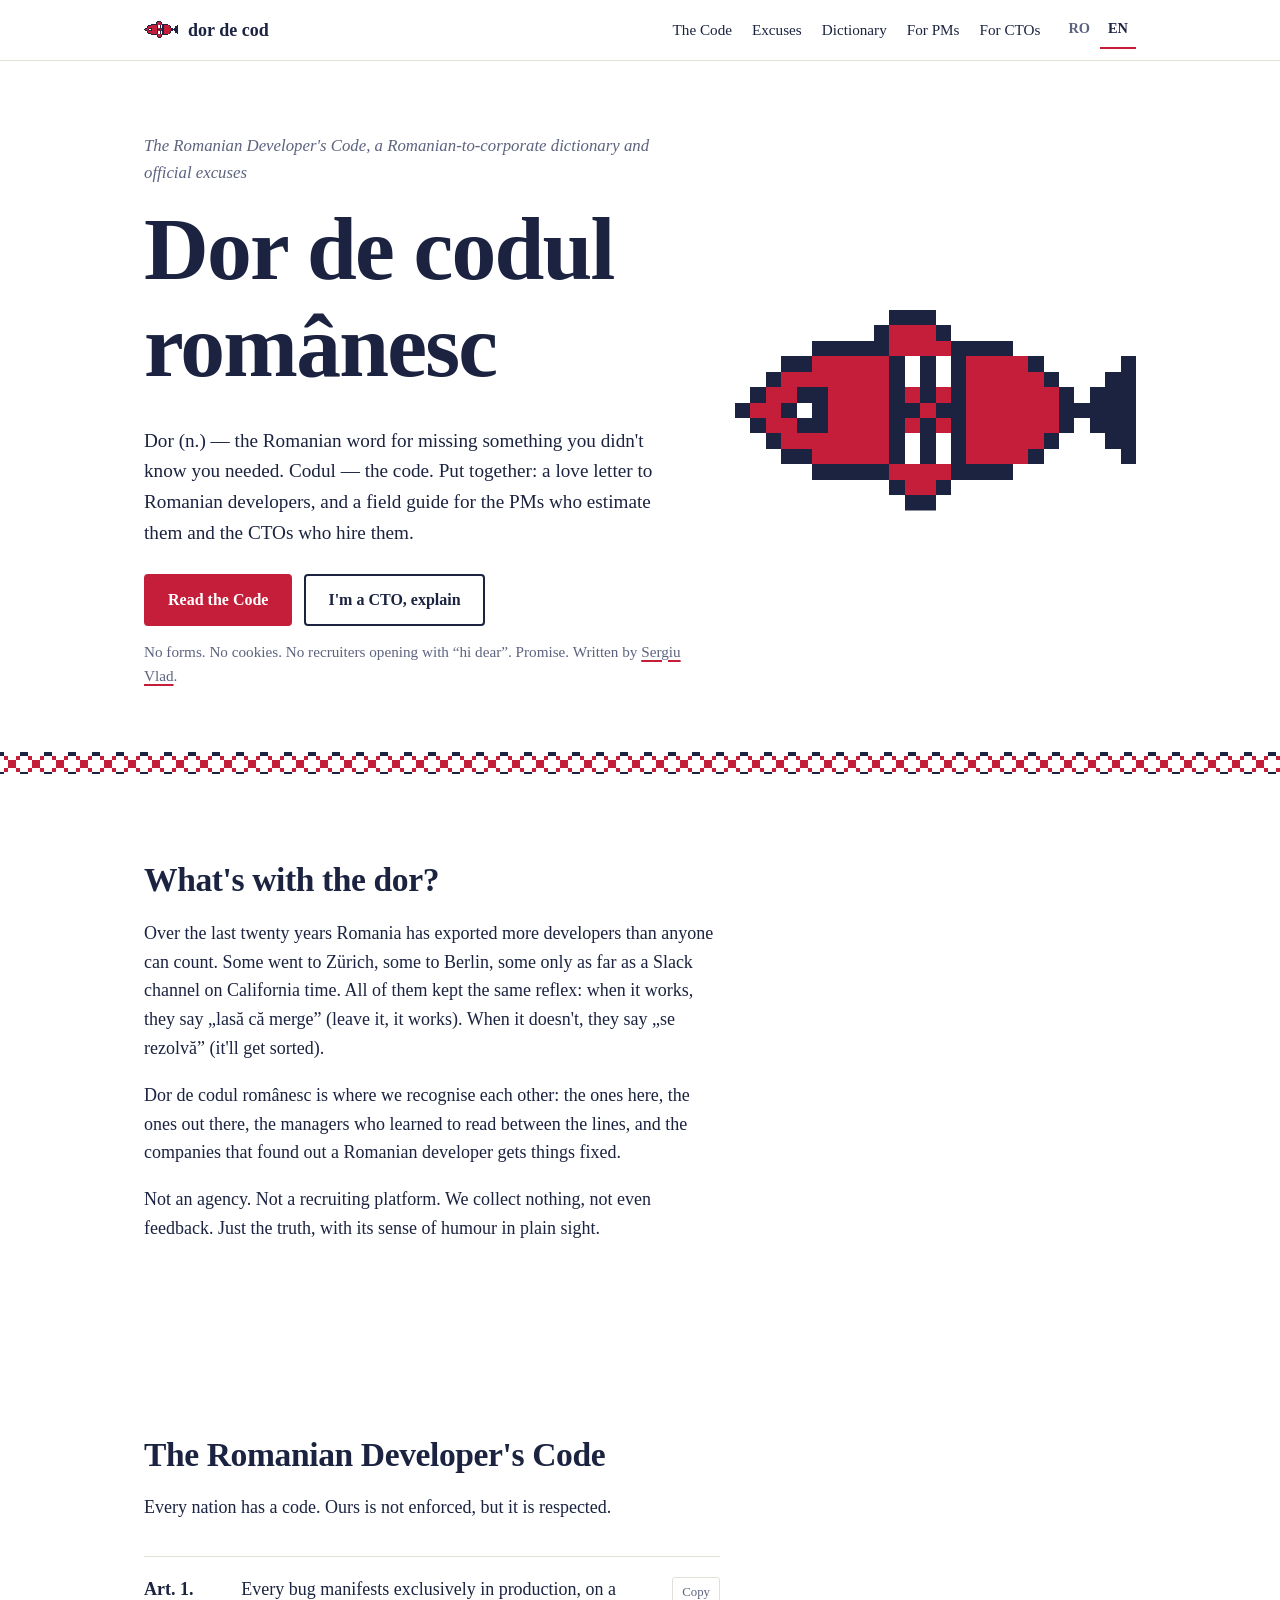
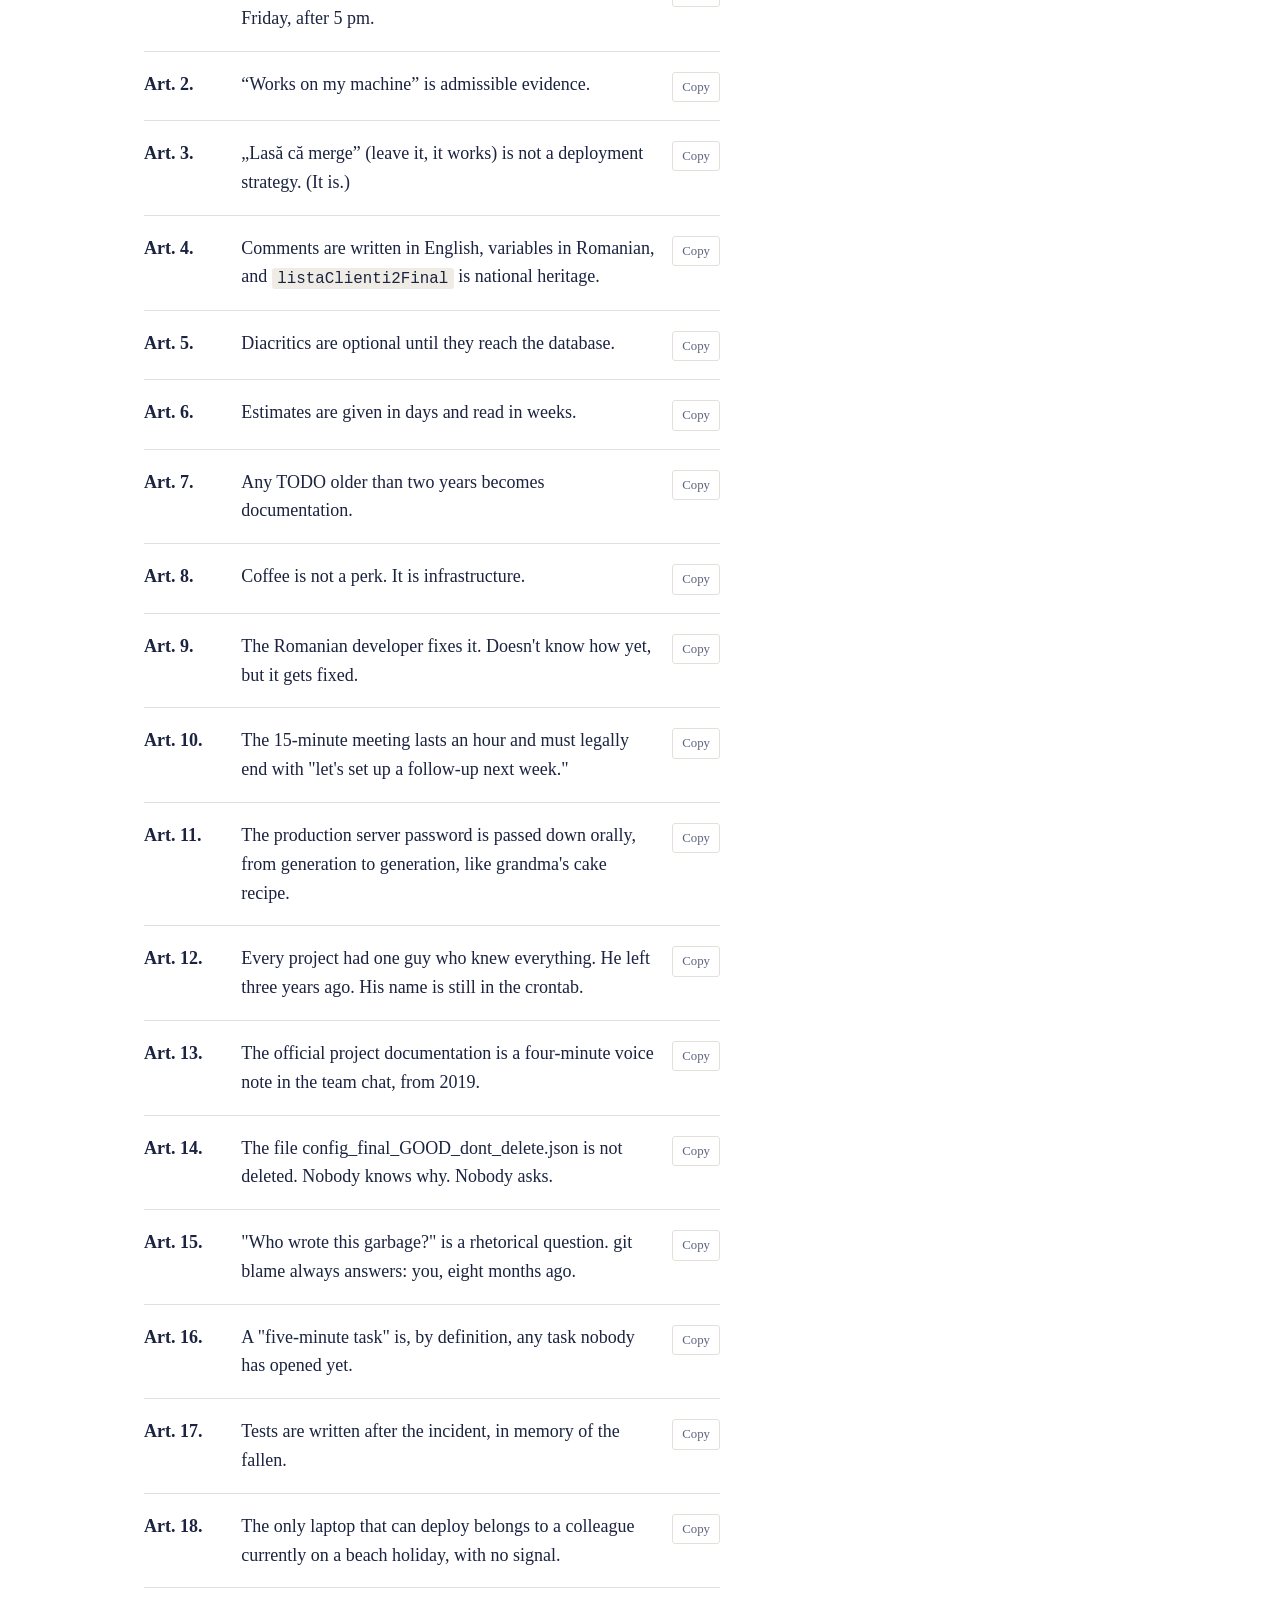
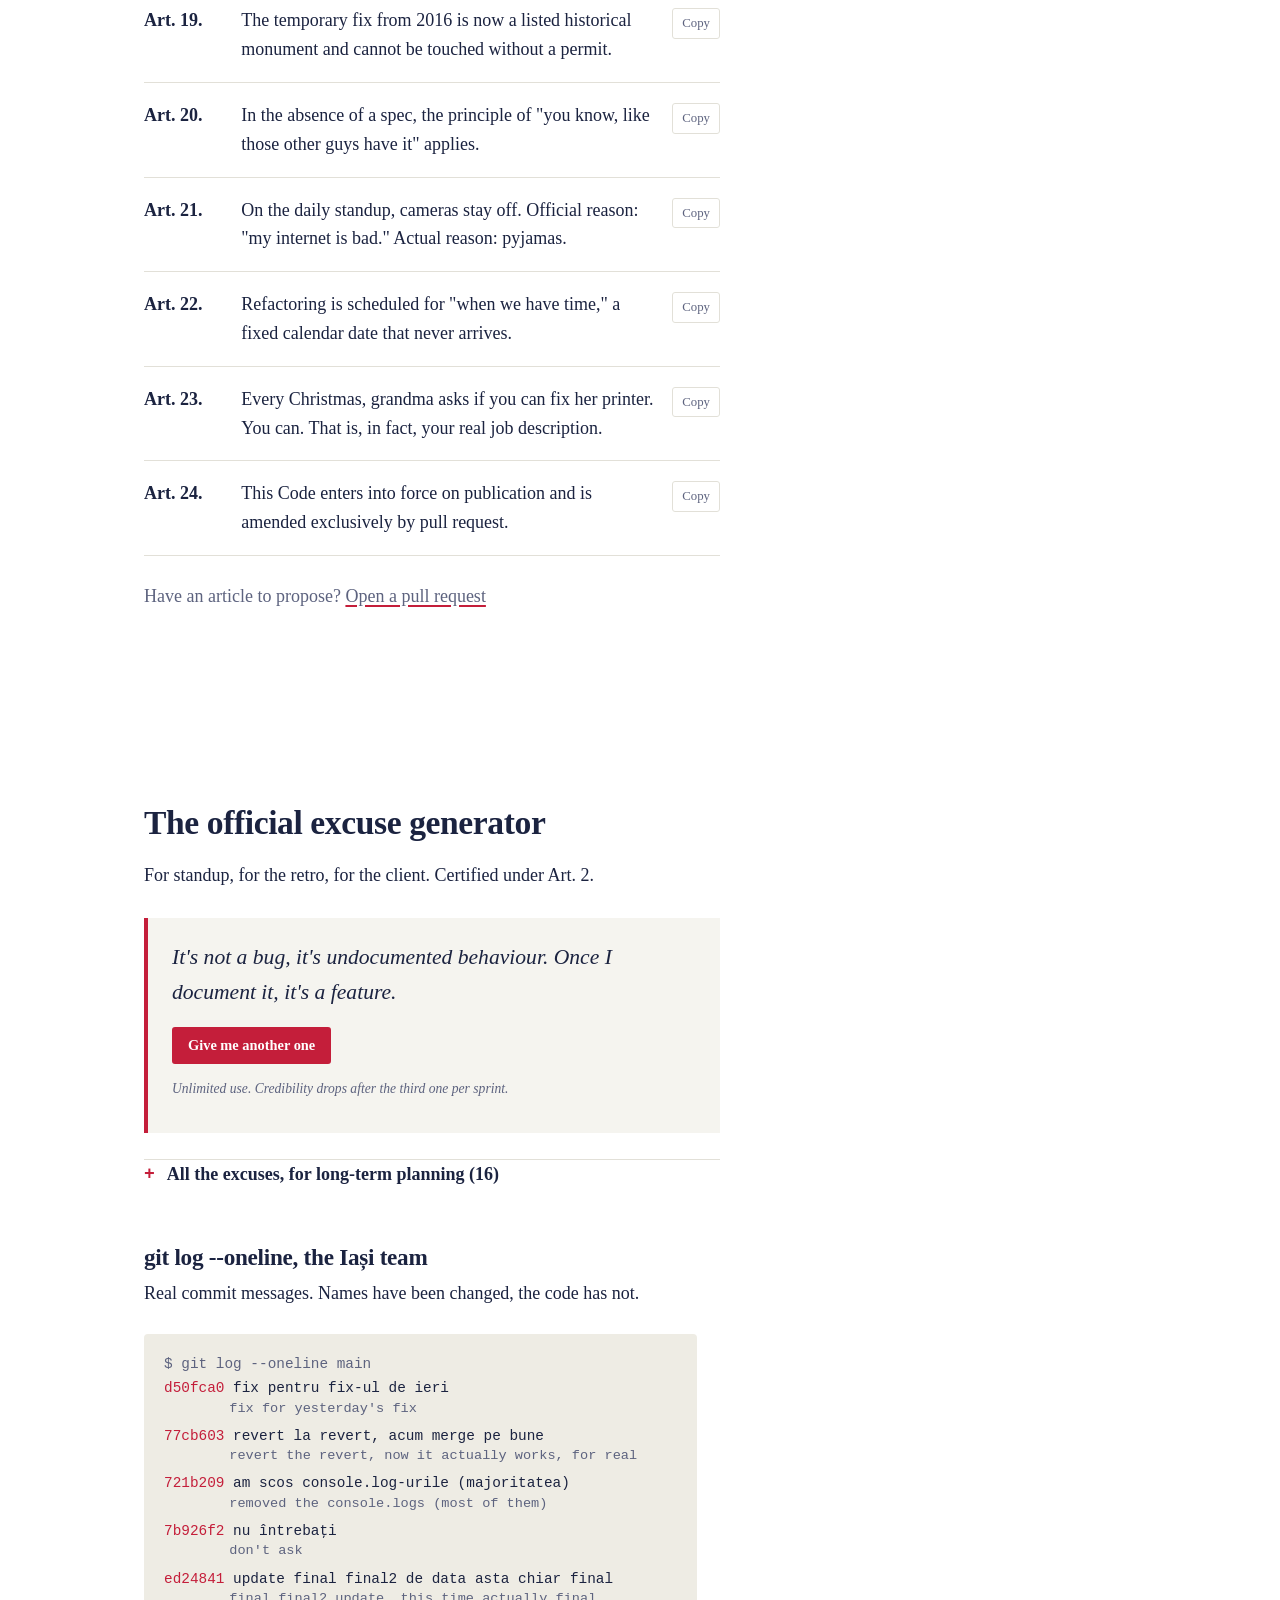
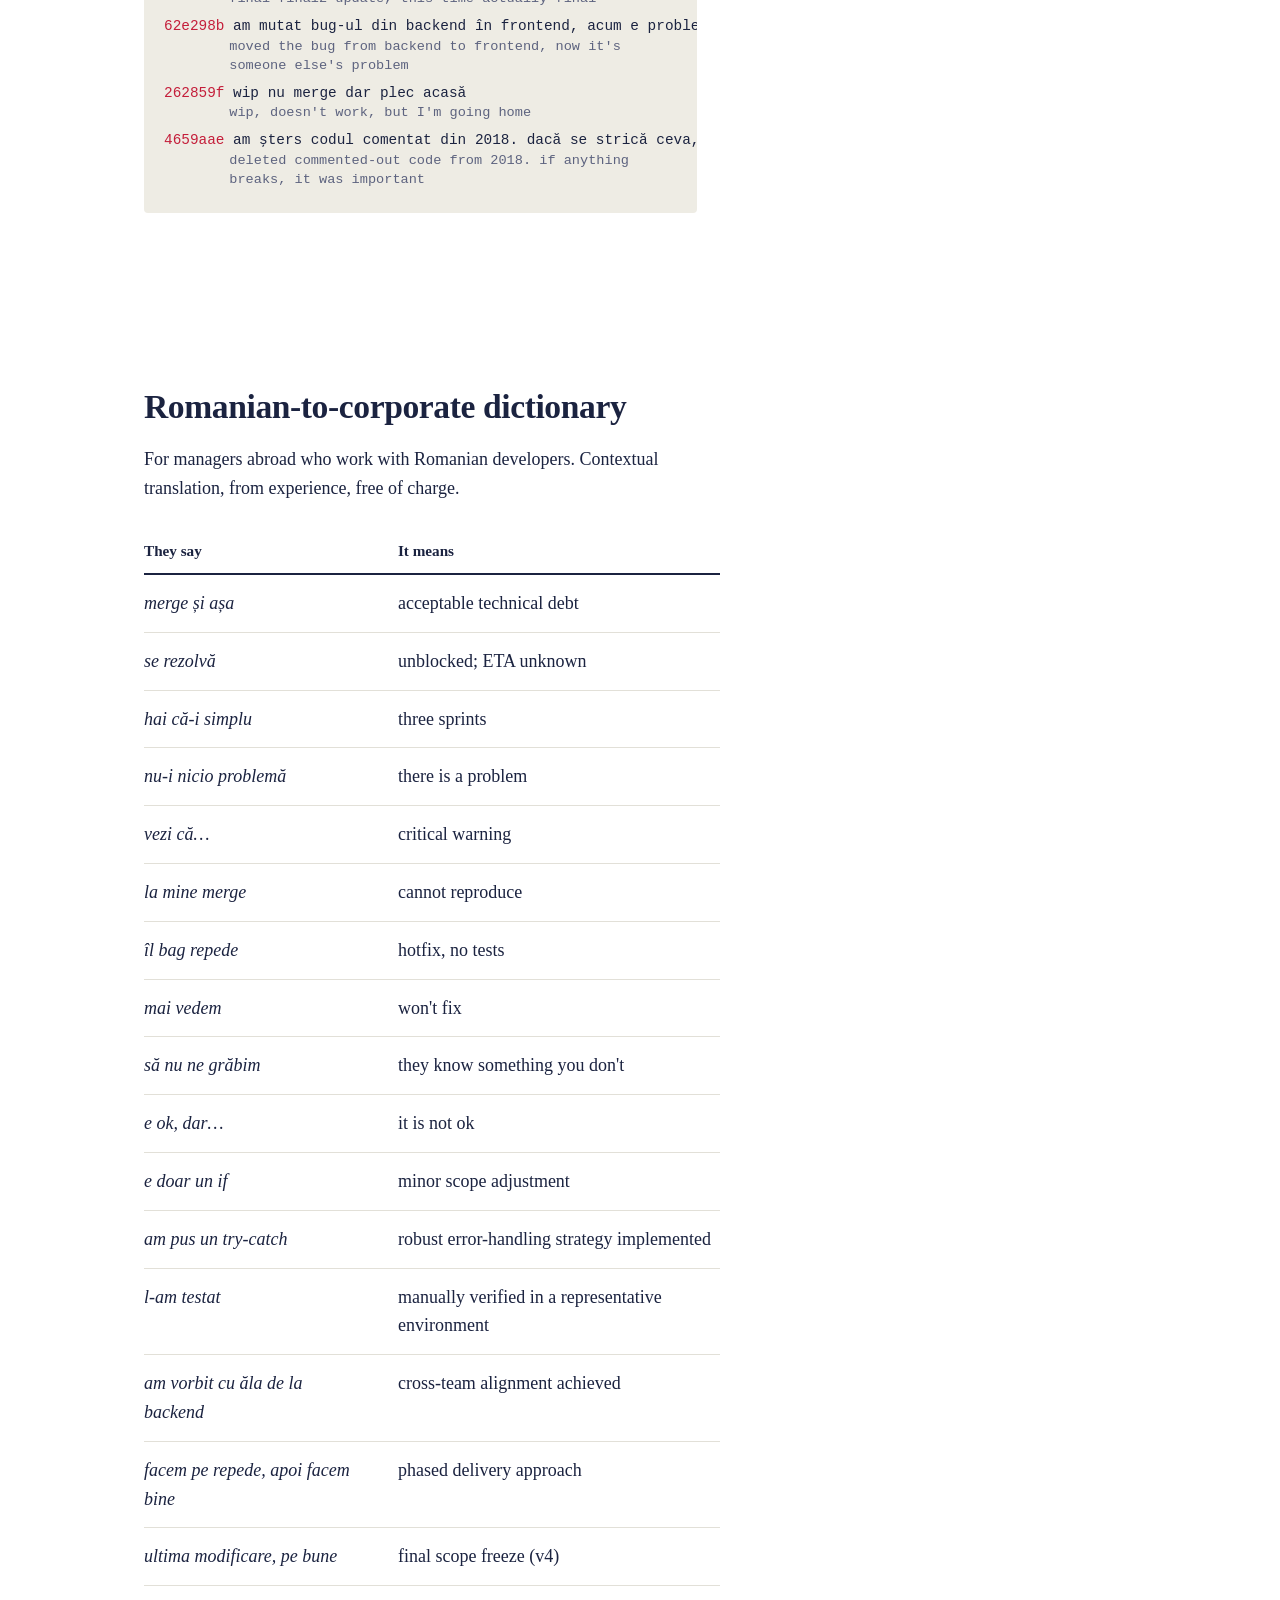
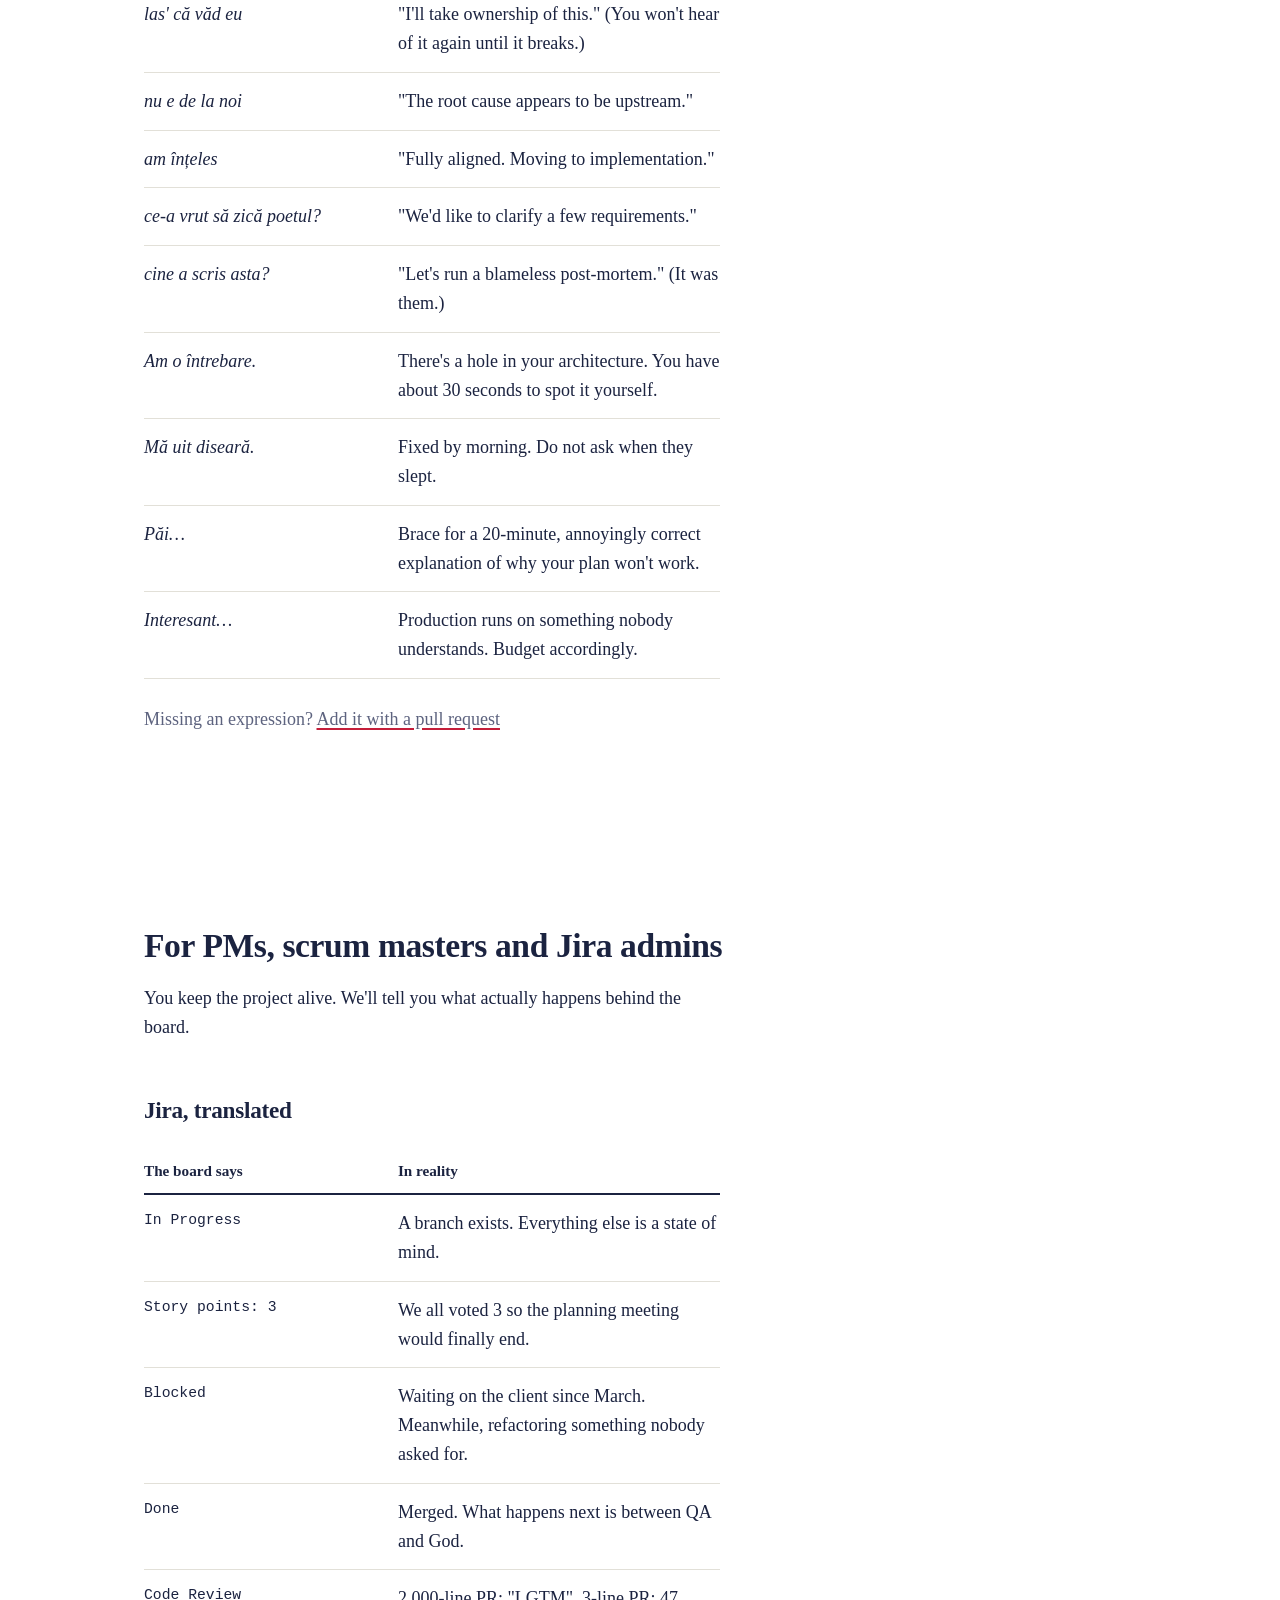
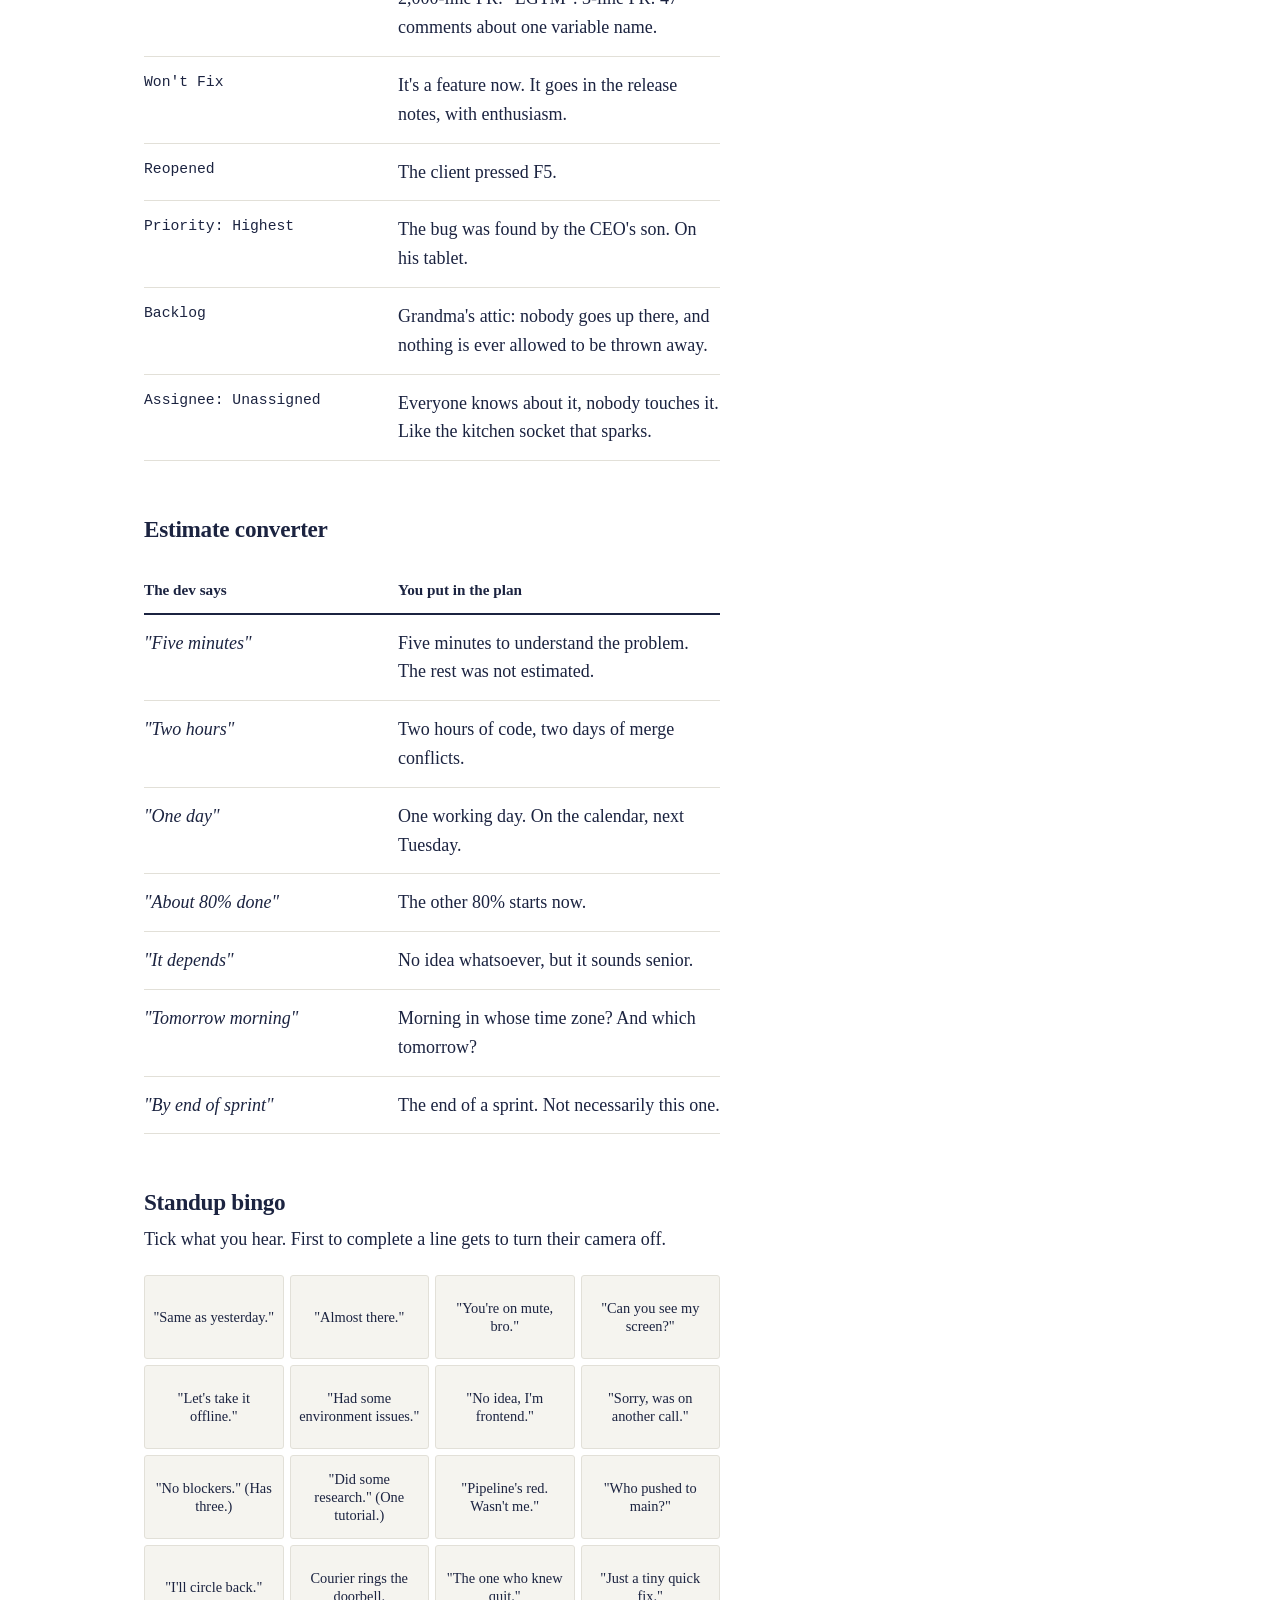
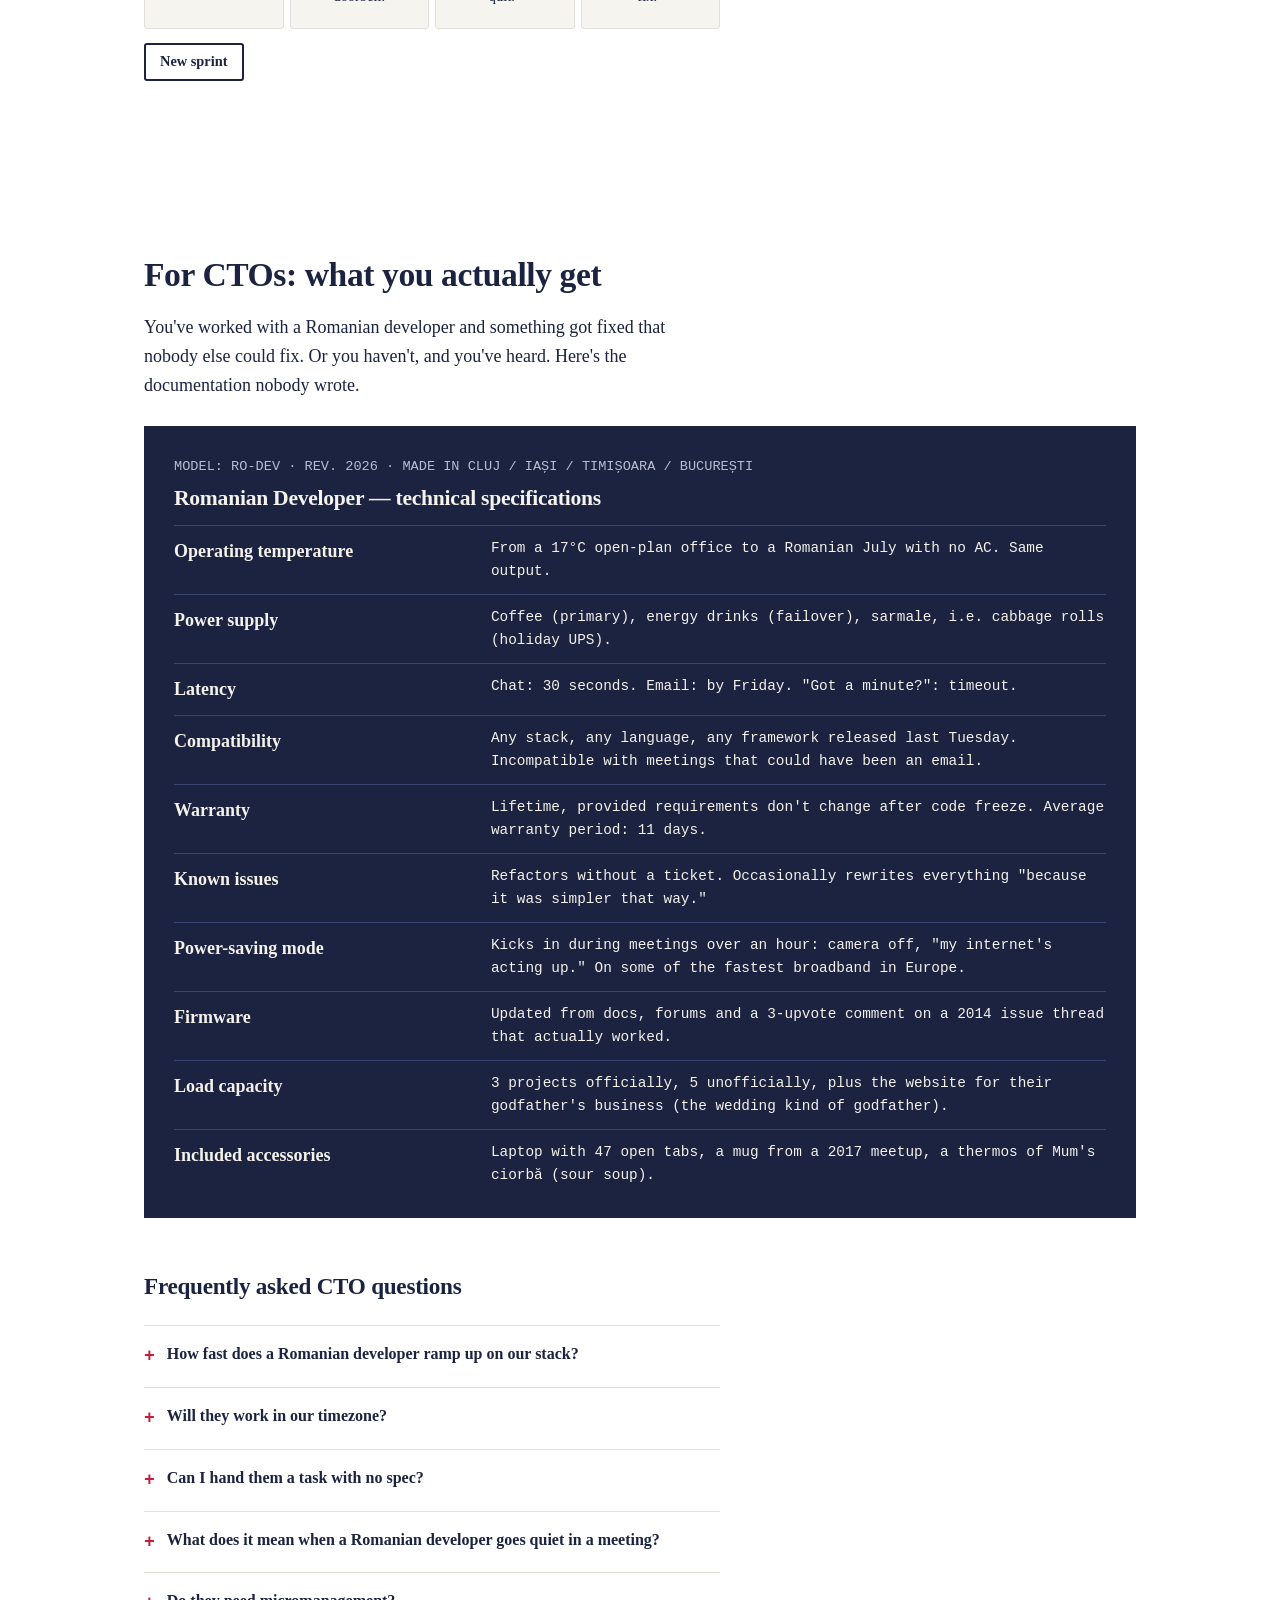
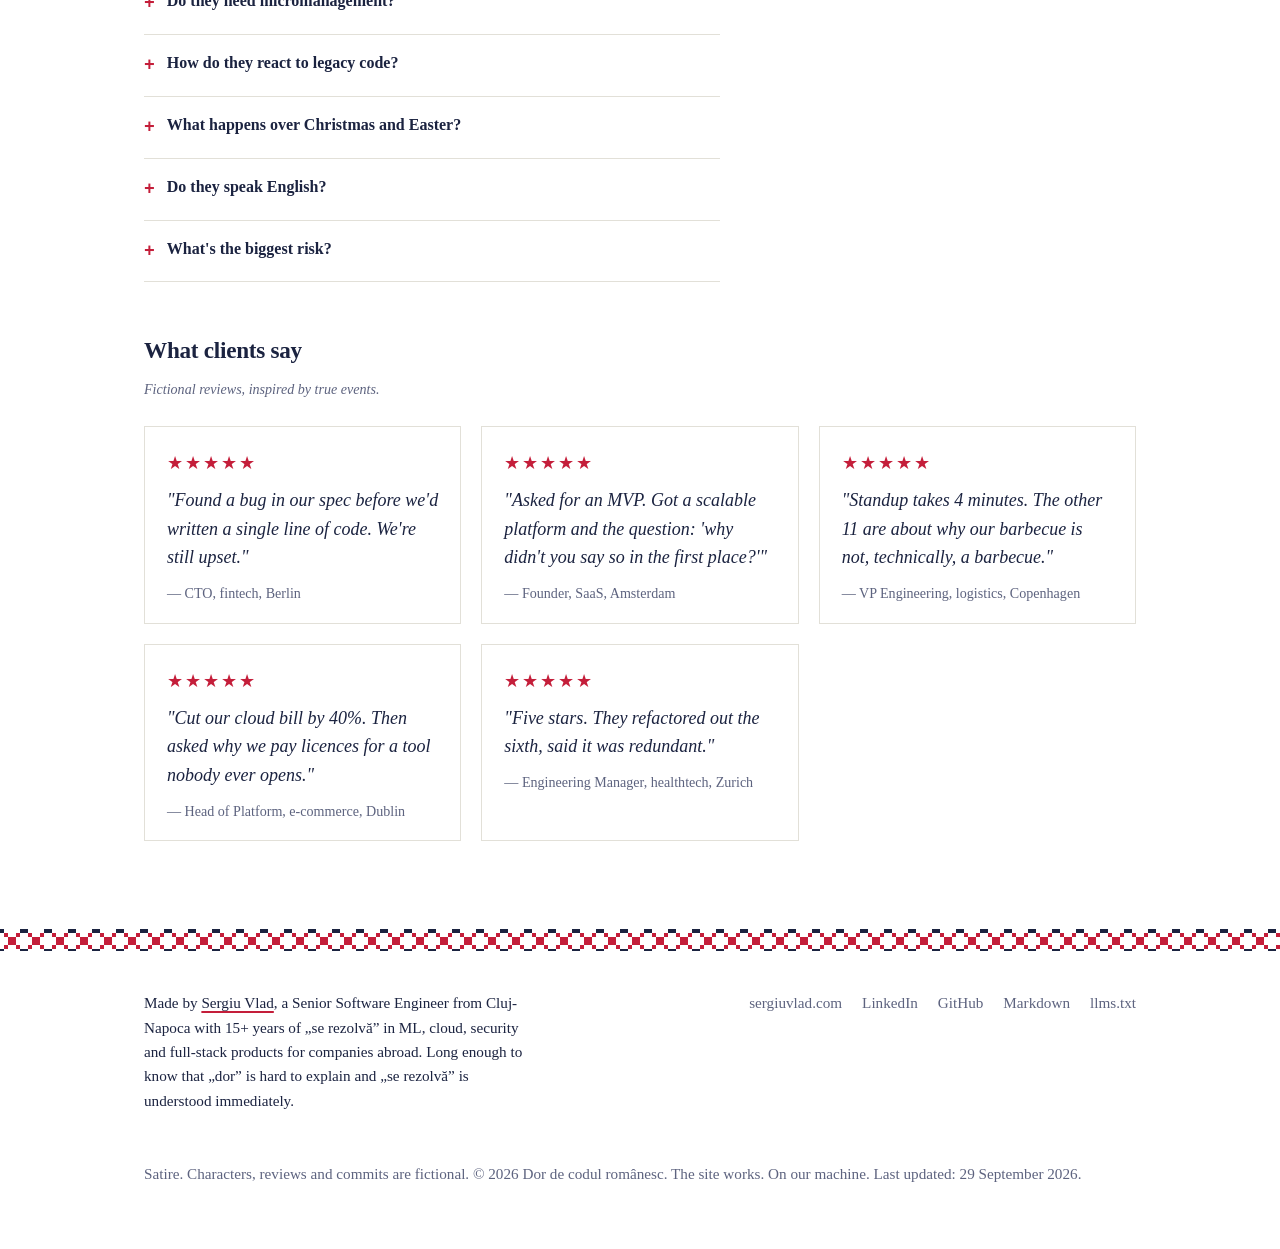
==== public/en/index.html @ f468aea3 "SEO and AI-readiness overhaul, author details - Split into static per-language URLs (/ ro, /en/ en) " ====
<!doctype html>
<html lang="en">
<head>
<meta charset="utf-8">
<meta name="viewport" content="width=device-width, initial-scale=1">
<title>Romanian Developer's Code and dictionary | Dor de codul românesc</title>
<meta name="description" content="The Romanian Developer&#x27;s Code, a Romanian-to-corporate dictionary, an official excuse generator, Jira translated and a CTO field guide. Humour for devs, PMs and CTOs.">
<link rel="canonical" href="https://dordecod.vercel.app/en/">
<link rel="alternate" hreflang="ro" href="https://dordecod.vercel.app/">
<link rel="alternate" hreflang="en" href="https://dordecod.vercel.app/en/">
<link rel="alternate" hreflang="x-default" href="https://dordecod.vercel.app/">
<link rel="alternate" type="text/markdown" href="https://dordecod.vercel.app/en/index.md" title="Markdown">
<meta name="robots" content="index, follow, max-snippet:-1, max-image-preview:large, max-video-preview:-1">
<meta name="author" content="Sergiu Vlad">
<link rel="author" href="https://sergiuvlad.com">
<meta name="color-scheme" content="light dark">
<meta name="theme-color" content="#ffffff" media="(prefers-color-scheme: light)">
<meta name="theme-color" content="#12162a" media="(prefers-color-scheme: dark)">
<link rel="icon" href="/favicon.ico" sizes="48x48">
<link rel="icon" href="/favicon-96x96.png" type="image/png" sizes="96x96">
<link rel="icon" href="/favicon.svg" type="image/svg+xml">
<link rel="apple-touch-icon" href="/apple-touch-icon.png">
<link rel="manifest" href="/site.webmanifest">
<meta name="application-name" content="Dor de codul românesc">
<meta name="apple-mobile-web-app-title" content="Dor de cod">
<meta property="og:type" content="website">
<meta property="og:site_name" content="Dor de codul românesc">
<meta property="og:title" content="Romanian Developer&#x27;s Code and dictionary | Dor de codul românesc">
<meta property="og:description" content="The Romanian Developer&#x27;s Code, a Romanian-to-corporate dictionary, an official excuse generator, Jira translated and a CTO field guide. Humour for devs, PMs and CTOs.">
<meta property="og:url" content="https://dordecod.vercel.app/en/">
<meta property="og:locale" content="en_GB">
<meta property="og:locale:alternate" content="ro_RO">
<meta property="og:image" content="https://dordecod.vercel.app/og/og-en-v1.png">
<meta property="og:image:type" content="image/png">
<meta property="og:image:width" content="1200">
<meta property="og:image:height" content="630">
<meta property="og:image:alt" content="A cross-stitched cod fish in red and navy next to the title Dor de codul românesc">
<meta name="twitter:card" content="summary_large_image">
<meta name="twitter:image:alt" content="A cross-stitched cod fish in red and navy next to the title Dor de codul românesc">
<link rel="preload" href="/fonts/fraunces-latin.woff2" as="font" type="font/woff2" crossorigin fetchpriority="high">
<style>
@font-face{font-family:"Fraunces";font-style:normal;font-weight:400 700;font-display:swap;src:url(/fonts/fraunces-latin.woff2) format("woff2");unicode-range:U+0000-00FF,U+0131,U+0152-0153,U+02BB-02BC,U+02C6,U+02DA,U+02DC,U+0304,U+0308,U+0329,U+2000-206F,U+20AC,U+2122,U+2191,U+2193,U+2212,U+2215,U+FEFF,U+FFFD}
@font-face{font-family:"Fraunces";font-style:normal;font-weight:400 700;font-display:swap;src:url(/fonts/fraunces-latin-ext.woff2) format("woff2");unicode-range:U+0100-02BA,U+02BD-02C5,U+02C7-02CC,U+02CE-02D7,U+02DD-02FF,U+0304,U+0308,U+0329,U+1D00-1DBF,U+1E00-1E9F,U+1EF2-1EFF,U+2020,U+20A0-20AB,U+20AD-20C0,U+2113,U+2C60-2C7F,U+A720-A7FF}
@font-face{font-family:"Fraunces";font-style:italic;font-weight:400 600;font-display:swap;src:url(/fonts/fraunces-italic-latin.woff2) format("woff2");unicode-range:U+0000-00FF,U+0131,U+0152-0153,U+02BB-02BC,U+02C6,U+02DA,U+02DC,U+0304,U+0308,U+0329,U+2000-206F,U+20AC,U+2122,U+2191,U+2193,U+2212,U+2215,U+FEFF,U+FFFD}
@font-face{font-family:"Fraunces";font-style:italic;font-weight:400 600;font-display:swap;src:url(/fonts/fraunces-italic-latin-ext.woff2) format("woff2");unicode-range:U+0100-02BA,U+02BD-02C5,U+02C7-02CC,U+02CE-02D7,U+02DD-02FF,U+0304,U+0308,U+0329,U+1D00-1DBF,U+1E00-1E9F,U+1EF2-1EFF,U+2020,U+20A0-20AB,U+20AD-20C0,U+2113,U+2C60-2C7F,U+A720-A7FF}
@font-face{font-family:"IBM Plex Mono";font-style:normal;font-weight:400;font-display:swap;src:url(/fonts/plex-mono-latin.woff2) format("woff2");unicode-range:U+0000-00FF,U+0131,U+0152-0153,U+02BB-02BC,U+02C6,U+02DA,U+02DC,U+0304,U+0308,U+0329,U+2000-206F,U+20AC,U+2122,U+2191,U+2193,U+2212,U+2215,U+FEFF,U+FFFD}
@font-face{font-family:"IBM Plex Mono";font-style:normal;font-weight:400;font-display:swap;src:url(/fonts/plex-mono-latin-ext.woff2) format("woff2");unicode-range:U+0100-02BA,U+02BD-02C5,U+02C7-02CC,U+02CE-02D7,U+02DD-02FF,U+0304,U+0308,U+0329,U+1D00-1DBF,U+1E00-1E9F,U+1EF2-1EFF,U+2020,U+20A0-20AB,U+20AD-20C0,U+2113,U+2C60-2C7F,U+A720-A7FF}
:root{
    --linen:#ffffff; --ink:#1b2340; --red:#c41e3a; --muted:#5d637f;
    --rule:#e2e0d8; --field:#f5f4ef; --code:#eeece4;
    --panel:#1b2340; --panel-fg:#f4f2ea; --panel-muted:#b9bdd0; --panel-field:#27305a; --panel-rule:#3a4470;
    --on-red:#ffffff;
  }
  @media (prefers-color-scheme: dark){
    :root:not([data-theme="light"]){
      --linen:#12162a; --ink:#ecebe3; --red:#f0506a; --muted:#a3a8c2;
      --rule:#2b3252; --field:#1a2038; --code:#1f2542;
      --panel:#ecebe3; --panel-fg:#12162a; --panel-muted:#4a5070; --panel-field:#dcdbd0; --panel-rule:#b9b8ad;
      --on-red:#12162a;
    }
  }
  :root[data-theme="dark"]{
    --linen:#12162a; --ink:#ecebe3; --red:#f0506a; --muted:#a3a8c2;
    --rule:#2b3252; --field:#1a2038; --code:#1f2542;
    --panel:#ecebe3; --panel-fg:#12162a; --panel-muted:#4a5070; --panel-field:#dcdbd0; --panel-rule:#b9b8ad;
    --on-red:#12162a;
  }

  *,*::before,*::after{box-sizing:border-box}
  html{scroll-behavior:smooth}
  @media (prefers-reduced-motion: reduce){ html{scroll-behavior:auto} *{transition:none !important} }
  body{
    margin:0; background:var(--linen); color:var(--ink);
    font-family:"Fraunces", Georgia, "Times New Roman", serif;
    font-optical-sizing:auto; font-size:18px; line-height:1.6;
    -webkit-font-smoothing:antialiased;
  }
  a{color:inherit; text-decoration:underline; text-decoration-color:var(--red); text-underline-offset:3px; text-decoration-thickness:1.5px}
  a:hover{color:var(--red)}
  code{font-family:"IBM Plex Mono", ui-monospace, Menlo, Consolas, monospace; font-size:.88em; background:var(--code); padding:.1em .35em; border-radius:3px}
  :focus-visible{outline:3px solid var(--red); outline-offset:3px}
  img,svg{max-width:100%; height:auto}
  .wrap{max-width:1040px; margin:0 auto; padding:0 24px}
  .measure{max-width:64ch}
  .wrap.measure{max-width:1040px} .wrap.measure > *{max-width:64ch}

  h1,h2,h3{font-weight:600; line-height:1.08; letter-spacing:-.012em; margin:0}
  h2{font-size:2.1rem; margin-bottom:.6em}
  h3{font-size:1.45rem; margin-bottom:.4em}
  p{margin:0 0 1em}
  section{padding:88px 0}
  @media (max-width:720px){ section{padding:60px 0} h2{font-size:1.75rem} body{font-size:17px} }

  /* Nav */
  .nav{position:sticky; top:0; z-index:10; background:var(--linen); border-bottom:1px solid var(--rule)}
  .nav .wrap{display:flex; align-items:center; gap:20px; min-height:60px}
  .brand{display:flex; align-items:center; gap:10px; text-decoration:none; font-weight:600; white-space:nowrap}
  .brand svg{width:34px; height:17px; display:block}
  .brand:hover{color:inherit}
  .links{display:flex; gap:20px; margin-left:auto; font-size:.95rem}
  .links a{text-decoration:none}
  .links a:hover{text-decoration:underline}
  @media (max-width:720px){
    .nav .wrap{flex-wrap:wrap; gap:4px 16px; padding-top:8px}
    .links{order:3; width:100%; margin-left:0; overflow-x:auto; gap:18px; padding:4px 0 10px; white-space:nowrap; font-size:.9rem}
  }
  .lang{display:flex; gap:2px; margin-left:auto}
  .links + .lang{margin-left:0}
  .lang a{
    font-size:.9rem; font-weight:600; color:var(--muted); text-decoration:none;
    padding:6px 8px; border-bottom:2px solid transparent;
  }
  .lang a:hover{color:var(--red)}
  .lang a[aria-current="page"]{color:var(--ink); border-bottom-color:var(--red)}

  /* Stitch band */
  .band{display:block; width:100%; height:22px}
  .band .k{fill:var(--ink)} .band .r{fill:var(--red)}

  /* Hero */
  .hero{padding:72px 0 64px}
  .hero .wrap{display:grid; grid-template-columns:1.15fr .85fr; gap:48px; align-items:center}
  .kicker{font-style:italic; color:var(--muted); margin-bottom:14px; font-size:1.05rem}
  .hero h1{font-size:clamp(2.9rem, 7.4vw, 5.6rem); font-weight:700; margin-bottom:.35em; letter-spacing:-.02em}
  .lead{font-size:1.2rem; max-width:34em}
  .ctas{display:flex; flex-wrap:wrap; gap:12px; margin:26px 0 14px}
  .fine{color:var(--muted); font-size:.95rem; margin:0}
  .fish{width:100%; max-width:420px; justify-self:end}
  #fish .k{fill:var(--ink)} #fish .r{fill:var(--red)} #fish .w{fill:var(--linen)}
  @media (max-width:840px){
    .hero{padding:40px 0 56px}
    .hero .wrap{grid-template-columns:1fr; gap:28px}
    .fish{order:-1; max-width:240px; justify-self:start}
  }

  /* Buttons */
  .btn{
    display:inline-block; font:inherit; font-weight:600; font-size:1rem; line-height:1.2;
    padding:14px 22px; border-radius:4px; cursor:pointer; text-decoration:none;
    background:var(--red); color:var(--on-red); border:2px solid var(--red);
  }
  .btn:hover{color:var(--on-red); filter:brightness(1.08)}
  .btn.ghost{background:transparent; color:var(--ink); border-color:var(--ink)}
  .btn.ghost:hover{color:var(--red); border-color:var(--red); filter:none}
  .btn.small{padding:8px 14px; font-size:.9rem; border-radius:3px}

  /* Codul */
  .cod ol{list-style:none; padding:0; margin:34px 0 0; border-top:1px solid var(--rule)}
  .cod li{
    display:grid; grid-template-columns:5.2rem 1fr auto; gap:14px; align-items:start;
    padding:18px 0; border-bottom:1px solid var(--rule); scroll-margin-top:80px;
  }
  .cod .art{font-weight:700; white-space:nowrap}
  .cod .copy{
    font:inherit; font-size:.8rem; color:var(--muted); background:none; border:1px solid var(--rule);
    border-radius:3px; padding:4px 9px; cursor:pointer; margin-top:2px;
  }
  .cod .copy:hover{color:var(--red); border-color:var(--red)}
  .cod .copy[data-done="1"]{color:var(--red); border-color:var(--red)}
  .cod li:target{background:var(--field); box-shadow:0 0 0 12px var(--field)}
  @media (max-width:560px){
    .cod li{grid-template-columns:1fr auto; gap:6px 14px}
    .cod .art{grid-column:1; font-size:.95rem}
    .cod .txt{grid-column:1 / -1}
    .cod .copy{grid-column:2; grid-row:1}
  }
  .after{margin-top:26px; color:var(--muted)}

  /* Footer */
  footer{padding:40px 0 48px; color:var(--muted); font-size:.95rem}
  footer .cols{display:flex; flex-wrap:wrap; gap:40px; justify-content:space-between; align-items:flex-start}
  footer ul{list-style:none; padding:0; margin:0; display:flex; flex-wrap:wrap; gap:6px 20px}
  footer ul a{text-decoration:none} footer ul a:hover{text-decoration:underline}
  footer .about{max-width:52ch; color:var(--ink)}
  footer .line{margin-top:34px}

  /* Generic tables (dictionary, Jira, estimates) */
  .tbl{width:100%; border-collapse:collapse; margin-top:26px}
  .tbl th{text-align:left; font-weight:600; padding:10px 0; border-bottom:2px solid var(--ink); font-size:.95rem}
  .tbl td{padding:14px 0; border-bottom:1px solid var(--rule); vertical-align:top}
  .tbl td:first-child{font-style:italic; width:42%; padding-right:24px}
  .tbl th:last-child, .tbl td:last-child{padding-left:12px}
  .tbl td.mono{font-family:"IBM Plex Mono", ui-monospace, Menlo, monospace; font-style:normal; font-size:.92rem}
  h3.sub{margin-top:56px}

  /* Excuse generator */
  .excuse{margin-top:28px; border-left:4px solid var(--red); padding:22px 24px; background:var(--field)}
  .excuse p{font-size:1.35rem; font-style:italic; margin:0 0 18px; min-height:2.4em}
  .excuse .meta{font-size:.85rem; color:var(--muted); margin:14px 0 0}

  /* git log */
  .log{margin-top:26px; background:var(--code); border-radius:4px; padding:18px 20px; overflow-x:auto;
    font-family:"IBM Plex Mono", ui-monospace, Menlo, monospace; font-size:.9rem; line-height:1.7}
  .log .ln{white-space:nowrap}
  .log .h{color:var(--red)}
  .log .g{color:var(--muted); white-space:normal; display:block; padding-left:8ch; font-size:.85rem; line-height:1.4; margin:-2px 0 6px}
  .log .g:empty{display:none}
  .log .prompt{color:var(--muted)}

  /* Standup bingo */
  .bingo{display:grid; grid-template-columns:repeat(4, 1fr); gap:6px; margin-top:22px; max-width:640px}
  .bingo button{
    font:inherit; font-size:.9rem; line-height:1.25; color:var(--ink); background:var(--field);
    border:1.5px solid var(--rule); border-radius:3px; padding:10px 8px; min-height:84px; cursor:pointer; text-align:center
  }
  .bingo button:hover{border-color:var(--red)}
  .bingo button[aria-pressed="true"]{background:var(--red); color:var(--on-red); border-color:var(--red)}
  @media (max-width:560px){ .bingo button{font-size:.78rem; min-height:72px; padding:6px 4px} }
  .bingo-bar{display:flex; gap:14px; align-items:center; flex-wrap:wrap; margin-top:14px}
  .bingo-win{font-weight:600; color:var(--red); margin:0}

  /* CTO: spec sheet, FAQ, reviews */
  .spec{background:var(--panel); color:var(--panel-fg); padding:30px 30px 20px; margin-top:26px}
  .spec h3{font-size:1.35rem; margin-bottom:14px}
  .spec .model{font-family:"IBM Plex Mono", ui-monospace, Menlo, monospace; font-size:.85rem; color:var(--panel-muted); margin-bottom:10px}
  .spec dl{display:grid; grid-template-columns:minmax(9rem, 34%) 1fr; margin:0}
  .spec dt, .spec dd{padding:11px 0; border-top:1px solid var(--panel-rule); margin:0}
  .spec dt{font-weight:600; padding-right:16px}
  .spec dd{font-family:"IBM Plex Mono", ui-monospace, Menlo, monospace; font-size:.9rem}
  @media (max-width:560px){ .spec{padding:22px 18px 14px} .spec dl{grid-template-columns:1fr} .spec dd{border-top:0; padding-top:0} }
  .faq{margin-top:26px; border-top:1px solid var(--rule)}
  .faq details{border-bottom:1px solid var(--rule); padding:16px 0}
  .faq summary{font-weight:600; cursor:pointer; list-style:none; display:flex; gap:12px}
  .faq summary::-webkit-details-marker{display:none}
  .faq summary::before{content:"+"; color:var(--red); font-family:"IBM Plex Mono", monospace; width:1ch; flex:none}
  .faq details[open] summary::before{content:"−"}
  .faq details p{margin:10px 0 0 calc(1ch + 12px); color:var(--ink)}
  .reviews{display:grid; grid-template-columns:repeat(auto-fit, minmax(260px, 1fr)); gap:20px; margin-top:26px}
  .review{border:1.5px solid var(--rule); padding:22px 22px 18px; margin:0}
  .review .stars{color:var(--red); letter-spacing:2px; margin-bottom:8px}
  .review blockquote{margin:0 0 10px; font-style:italic}
  .review figcaption{font-size:.88rem; color:var(--muted)}
  .disclaimer{font-size:.88rem; color:var(--muted); font-style:italic; margin-top:14px}
  .skip{position:absolute; left:-9999px; top:0; background:var(--red); color:var(--on-red); padding:10px 14px; z-index:20}
  .skip:focus{left:16px; top:10px}
  .faq summary .q{font-size:1rem; line-height:1.45; margin:0; font-weight:600; letter-spacing:0}
  [id]{scroll-margin-top:96px}
  .sprite{position:absolute; width:0; height:0; overflow:hidden}
</style>
<script type="application/ld+json">{"@context":"https://schema.org","@graph":[{"@type":"WebPage","@id":"https://dordecod.vercel.app/en/#webpage","url":"https://dordecod.vercel.app/en/","name":"Romanian Developer's Code and dictionary | Dor de codul românesc","description":"The Romanian Developer's Code, a Romanian-to-corporate dictionary, an official excuse generator, Jira translated and a CTO field guide. Humour for devs, PMs and CTOs.","inLanguage":"en","isPartOf":{"@id":"https://dordecod.vercel.app/#website"},"author":{"@id":"https://sergiuvlad.com/#person"},"publisher":{"@id":"https://sergiuvlad.com/#person"},"datePublished":"2026-09-18","dateModified":"2026-09-29","genre":"Satire","isFamilyFriendly":true,"primaryImageOfPage":{"@id":"https://dordecod.vercel.app/en/#ogimage"},"image":{"@id":"https://dordecod.vercel.app/en/#ogimage"},"about":[{"@type":"Thing","name":"Programming humour"},{"@type":"Thing","name":"Software development in Romania"},{"@type":"Thing","name":"Romanian developers"}],"hasPart":[{"@id":"https://dordecod.vercel.app/en/#codul"},{"@id":"https://dordecod.vercel.app/en/#dictionar"},{"@id":"https://dordecod.vercel.app/en/#faq"}],"translationOfWork":{"@id":"https://dordecod.vercel.app/#webpage"}},{"@type":"ImageObject","@id":"https://dordecod.vercel.app/en/#ogimage","url":"https://dordecod.vercel.app/og/og-en-v1.png","width":1200,"height":630,"caption":"A cross-stitched cod fish in red and navy next to the title Dor de codul românesc","inLanguage":"en"},{"@type":"Person","@id":"https://sergiuvlad.com/#person","name":"Sergiu Vlad","url":"https://sergiuvlad.com","jobTitle":"Senior Software Engineer","sameAs":["https://www.linkedin.com/in/netics/","https://github.com/netics"],"address":{"@type":"PostalAddress","addressLocality":"Cluj-Napoca","addressCountry":"RO"},"knowsLanguage":["ro","en"]},{"@type":"SatiricalArticle","@id":"https://dordecod.vercel.app/en/#codul","headline":"The Romanian Developer's Code","description":"Every nation has a code. Ours is not enforced, but it is respected.","url":"https://dordecod.vercel.app/en/#codul","inLanguage":"en","isPartOf":{"@id":"https://dordecod.vercel.app/en/#webpage"},"author":{"@id":"https://sergiuvlad.com/#person"},"publisher":{"@id":"https://sergiuvlad.com/#person"},"datePublished":"2026-09-18","dateModified":"2026-09-29","image":{"@id":"https://dordecod.vercel.app/en/#ogimage"},"mainEntity":{"@type":"ItemList","@id":"https://dordecod.vercel.app/en/#codul-list","name":"The Romanian Developer's Code","numberOfItems":24,"itemListOrder":"https://schema.org/ItemListOrderAscending","itemListElement":[{"@type":"ListItem","position":1,"url":"https://dordecod.vercel.app/en/#art-1","name":"Art. 1. Every bug manifests exclusively in production, on a Friday, after 5 pm."},{"@type":"ListItem","position":2,"url":"https://dordecod.vercel.app/en/#art-2","name":"Art. 2. “Works on my machine” is admissible evidence."},{"@type":"ListItem","position":3,"url":"https://dordecod.vercel.app/en/#art-3","name":"Art. 3. „Lasă că merge” (leave it, it works) is not a deployment strategy. (It is.)"},{"@type":"ListItem","position":4,"url":"https://dordecod.vercel.app/en/#art-4","name":"Art. 4. Comments are written in English, variables in Romanian, and listaClienti2Final is national heritage."},{"@type":"ListItem","position":5,"url":"https://dordecod.vercel.app/en/#art-5","name":"Art. 5. Diacritics are optional until they reach the database."},{"@type":"ListItem","position":6,"url":"https://dordecod.vercel.app/en/#art-6","name":"Art. 6. Estimates are given in days and read in weeks."},{"@type":"ListItem","position":7,"url":"https://dordecod.vercel.app/en/#art-7","name":"Art. 7. Any TODO older than two years becomes documentation."},{"@type":"ListItem","position":8,"url":"https://dordecod.vercel.app/en/#art-8","name":"Art. 8. Coffee is not a perk. It is infrastructure."},{"@type":"ListItem","position":9,"url":"https://dordecod.vercel.app/en/#art-9","name":"Art. 9. The Romanian developer fixes it. Doesn't know how yet, but it gets fixed."},{"@type":"ListItem","position":10,"url":"https://dordecod.vercel.app/en/#art-10","name":"Art. 10. The 15-minute meeting lasts an hour and must legally end with \"let's set up a follow-up next week.\""},{"@type":"ListItem","position":11,"url":"https://dordecod.vercel.app/en/#art-11","name":"Art. 11. The production server password is passed down orally, from generation to generation, like grandma's cake recipe."},{"@type":"ListItem","position":12,"url":"https://dordecod.vercel.app/en/#art-12","name":"Art. 12. Every project had one guy who knew everything. He left three years ago. His name is still in the crontab."},{"@type":"ListItem","position":13,"url":"https://dordecod.vercel.app/en/#art-13","name":"Art. 13. The official project documentation is a four-minute voice note in the team chat, from 2019."},{"@type":"ListItem","position":14,"url":"https://dordecod.vercel.app/en/#art-14","name":"Art. 14. The file config_final_GOOD_dont_delete.json is not deleted. Nobody knows why. Nobody asks."},{"@type":"ListItem","position":15,"url":"https://dordecod.vercel.app/en/#art-15","name":"Art. 15. \"Who wrote this garbage?\" is a rhetorical question. git blame always answers: you, eight months ago."},{"@type":"ListItem","position":16,"url":"https://dordecod.vercel.app/en/#art-16","name":"Art. 16. A \"five-minute task\" is, by definition, any task nobody has opened yet."},{"@type":"ListItem","position":17,"url":"https://dordecod.vercel.app/en/#art-17","name":"Art. 17. Tests are written after the incident, in memory of the fallen."},{"@type":"ListItem","position":18,"url":"https://dordecod.vercel.app/en/#art-18","name":"Art. 18. The only laptop that can deploy belongs to a colleague currently on a beach holiday, with no signal."},{"@type":"ListItem","position":19,"url":"https://dordecod.vercel.app/en/#art-19","name":"Art. 19. The temporary fix from 2016 is now a listed historical monument and cannot be touched without a permit."},{"@type":"ListItem","position":20,"url":"https://dordecod.vercel.app/en/#art-20","name":"Art. 20. In the absence of a spec, the principle of \"you know, like those other guys have it\" applies."},{"@type":"ListItem","position":21,"url":"https://dordecod.vercel.app/en/#art-21","name":"Art. 21. On the daily standup, cameras stay off. Official reason: \"my internet is bad.\" Actual reason: pyjamas."},{"@type":"ListItem","position":22,"url":"https://dordecod.vercel.app/en/#art-22","name":"Art. 22. Refactoring is scheduled for \"when we have time,\" a fixed calendar date that never arrives."},{"@type":"ListItem","position":23,"url":"https://dordecod.vercel.app/en/#art-23","name":"Art. 23. Every Christmas, grandma asks if you can fix her printer. You can. That is, in fact, your real job description."},{"@type":"ListItem","position":24,"url":"https://dordecod.vercel.app/en/#art-24","name":"Art. 24. This Code enters into force on publication and is amended exclusively by pull request."}]}},{"@type":"DefinedTermSet","@id":"https://dordecod.vercel.app/en/#dictionar","name":"Romanian-to-corporate dictionary","description":"For managers abroad who work with Romanian developers. Contextual translation, from experience, free of charge.","url":"https://dordecod.vercel.app/en/#dictionar","inLanguage":"en","isPartOf":{"@id":"https://dordecod.vercel.app/en/#webpage"},"hasDefinedTerm":[{"@type":"DefinedTerm","@id":"https://dordecod.vercel.app/en/#dict-merge-si-asa","url":"https://dordecod.vercel.app/en/#dict-merge-si-asa","name":"merge și așa","description":"acceptable technical debt","inLanguage":"ro","inDefinedTermSet":{"@id":"https://dordecod.vercel.app/en/#dictionar"}},{"@type":"DefinedTerm","@id":"https://dordecod.vercel.app/en/#dict-se-rezolva","url":"https://dordecod.vercel.app/en/#dict-se-rezolva","name":"se rezolvă","description":"unblocked; ETA unknown","inLanguage":"ro","inDefinedTermSet":{"@id":"https://dordecod.vercel.app/en/#dictionar"}},{"@type":"DefinedTerm","@id":"https://dordecod.vercel.app/en/#dict-hai-ca-i-simplu","url":"https://dordecod.vercel.app/en/#dict-hai-ca-i-simplu","name":"hai că-i simplu","description":"three sprints","inLanguage":"ro","inDefinedTermSet":{"@id":"https://dordecod.vercel.app/en/#dictionar"}},{"@type":"DefinedTerm","@id":"https://dordecod.vercel.app/en/#dict-nu-i-nicio-problema","url":"https://dordecod.vercel.app/en/#dict-nu-i-nicio-problema","name":"nu-i nicio problemă","description":"there is a problem","inLanguage":"ro","inDefinedTermSet":{"@id":"https://dordecod.vercel.app/en/#dictionar"}},{"@type":"DefinedTerm","@id":"https://dordecod.vercel.app/en/#dict-vezi-ca","url":"https://dordecod.vercel.app/en/#dict-vezi-ca","name":"vezi că…","description":"critical warning","inLanguage":"ro","inDefinedTermSet":{"@id":"https://dordecod.vercel.app/en/#dictionar"}},{"@type":"DefinedTerm","@id":"https://dordecod.vercel.app/en/#dict-la-mine-merge","url":"https://dordecod.vercel.app/en/#dict-la-mine-merge","name":"la mine merge","description":"cannot reproduce","inLanguage":"ro","inDefinedTermSet":{"@id":"https://dordecod.vercel.app/en/#dictionar"}},{"@type":"DefinedTerm","@id":"https://dordecod.vercel.app/en/#dict-il-bag-repede","url":"https://dordecod.vercel.app/en/#dict-il-bag-repede","name":"îl bag repede","description":"hotfix, no tests","inLanguage":"ro","inDefinedTermSet":{"@id":"https://dordecod.vercel.app/en/#dictionar"}},{"@type":"DefinedTerm","@id":"https://dordecod.vercel.app/en/#dict-mai-vedem","url":"https://dordecod.vercel.app/en/#dict-mai-vedem","name":"mai vedem","description":"won't fix","inLanguage":"ro","inDefinedTermSet":{"@id":"https://dordecod.vercel.app/en/#dictionar"}},{"@type":"DefinedTerm","@id":"https://dordecod.vercel.app/en/#dict-sa-nu-ne-grabim","url":"https://dordecod.vercel.app/en/#dict-sa-nu-ne-grabim","name":"să nu ne grăbim","description":"they know something you don't","inLanguage":"ro","inDefinedTermSet":{"@id":"https://dordecod.vercel.app/en/#dictionar"}},{"@type":"DefinedTerm","@id":"https://dordecod.vercel.app/en/#dict-e-ok-dar","url":"https://dordecod.vercel.app/en/#dict-e-ok-dar","name":"e ok, dar…","description":"it is not ok","inLanguage":"ro","inDefinedTermSet":{"@id":"https://dordecod.vercel.app/en/#dictionar"}},{"@type":"DefinedTerm","@id":"https://dordecod.vercel.app/en/#dict-e-doar-un-if","url":"https://dordecod.vercel.app/en/#dict-e-doar-un-if","name":"e doar un if","description":"minor scope adjustment","inLanguage":"ro","inDefinedTermSet":{"@id":"https://dordecod.vercel.app/en/#dictionar"}},{"@type":"DefinedTerm","@id":"https://dordecod.vercel.app/en/#dict-am-pus-un-try-catch","url":"https://dordecod.vercel.app/en/#dict-am-pus-un-try-catch","name":"am pus un try-catch","description":"robust error-handling strategy implemented","inLanguage":"ro","inDefinedTermSet":{"@id":"https://dordecod.vercel.app/en/#dictionar"}},{"@type":"DefinedTerm","@id":"https://dordecod.vercel.app/en/#dict-l-am-testat","url":"https://dordecod.vercel.app/en/#dict-l-am-testat","name":"l-am testat","description":"manually verified in a representative environment","inLanguage":"ro","inDefinedTermSet":{"@id":"https://dordecod.vercel.app/en/#dictionar"}},{"@type":"DefinedTerm","@id":"https://dordecod.vercel.app/en/#dict-am-vorbit-cu-ala-de-la-backend","url":"https://dordecod.vercel.app/en/#dict-am-vorbit-cu-ala-de-la-backend","name":"am vorbit cu ăla de la backend","description":"cross-team alignment achieved","inLanguage":"ro","inDefinedTermSet":{"@id":"https://dordecod.vercel.app/en/#dictionar"}},{"@type":"DefinedTerm","@id":"https://dordecod.vercel.app/en/#dict-facem-pe-repede-apoi-facem-bine","url":"https://dordecod.vercel.app/en/#dict-facem-pe-repede-apoi-facem-bine","name":"facem pe repede, apoi facem bine","description":"phased delivery approach","inLanguage":"ro","inDefinedTermSet":{"@id":"https://dordecod.vercel.app/en/#dictionar"}},{"@type":"DefinedTerm","@id":"https://dordecod.vercel.app/en/#dict-ultima-modificare-pe-bune","url":"https://dordecod.vercel.app/en/#dict-ultima-modificare-pe-bune","name":"ultima modificare, pe bune","description":"final scope freeze (v4)","inLanguage":"ro","inDefinedTermSet":{"@id":"https://dordecod.vercel.app/en/#dictionar"}},{"@type":"DefinedTerm","@id":"https://dordecod.vercel.app/en/#dict-las-ca-vad-eu","url":"https://dordecod.vercel.app/en/#dict-las-ca-vad-eu","name":"las' că văd eu","description":"\"I'll take ownership of this.\" (You won't hear of it again until it breaks.)","inLanguage":"ro","inDefinedTermSet":{"@id":"https://dordecod.vercel.app/en/#dictionar"}},{"@type":"DefinedTerm","@id":"https://dordecod.vercel.app/en/#dict-nu-e-de-la-noi","url":"https://dordecod.vercel.app/en/#dict-nu-e-de-la-noi","name":"nu e de la noi","description":"\"The root cause appears to be upstream.\"","inLanguage":"ro","inDefinedTermSet":{"@id":"https://dordecod.vercel.app/en/#dictionar"}},{"@type":"DefinedTerm","@id":"https://dordecod.vercel.app/en/#dict-am-inteles","url":"https://dordecod.vercel.app/en/#dict-am-inteles","name":"am înțeles","description":"\"Fully aligned. Moving to implementation.\"","inLanguage":"ro","inDefinedTermSet":{"@id":"https://dordecod.vercel.app/en/#dictionar"}},{"@type":"DefinedTerm","@id":"https://dordecod.vercel.app/en/#dict-ce-a-vrut-sa-zica-poetul","url":"https://dordecod.vercel.app/en/#dict-ce-a-vrut-sa-zica-poetul","name":"ce-a vrut să zică poetul?","description":"\"We'd like to clarify a few requirements.\"","inLanguage":"ro","inDefinedTermSet":{"@id":"https://dordecod.vercel.app/en/#dictionar"}},{"@type":"DefinedTerm","@id":"https://dordecod.vercel.app/en/#dict-cine-a-scris-asta","url":"https://dordecod.vercel.app/en/#dict-cine-a-scris-asta","name":"cine a scris asta?","description":"\"Let's run a blameless post-mortem.\" (It was them.)","inLanguage":"ro","inDefinedTermSet":{"@id":"https://dordecod.vercel.app/en/#dictionar"}},{"@type":"DefinedTerm","@id":"https://dordecod.vercel.app/en/#dict-am-o-intrebare","url":"https://dordecod.vercel.app/en/#dict-am-o-intrebare","name":"Am o întrebare.","description":"There's a hole in your architecture. You have about 30 seconds to spot it yourself.","inLanguage":"ro","inDefinedTermSet":{"@id":"https://dordecod.vercel.app/en/#dictionar"}},{"@type":"DefinedTerm","@id":"https://dordecod.vercel.app/en/#dict-ma-uit-diseara","url":"https://dordecod.vercel.app/en/#dict-ma-uit-diseara","name":"Mă uit diseară.","description":"Fixed by morning. Do not ask when they slept.","inLanguage":"ro","inDefinedTermSet":{"@id":"https://dordecod.vercel.app/en/#dictionar"}},{"@type":"DefinedTerm","@id":"https://dordecod.vercel.app/en/#dict-pai","url":"https://dordecod.vercel.app/en/#dict-pai","name":"Păi…","description":"Brace for a 20-minute, annoyingly correct explanation of why your plan won't work.","inLanguage":"ro","inDefinedTermSet":{"@id":"https://dordecod.vercel.app/en/#dictionar"}},{"@type":"DefinedTerm","@id":"https://dordecod.vercel.app/en/#dict-interesant","url":"https://dordecod.vercel.app/en/#dict-interesant","name":"Interesant…","description":"Production runs on something nobody understands. Budget accordingly.","inLanguage":"ro","inDefinedTermSet":{"@id":"https://dordecod.vercel.app/en/#dictionar"}}]},{"@type":"FAQPage","@id":"https://dordecod.vercel.app/en/#faq","name":"Frequently asked CTO questions","url":"https://dordecod.vercel.app/en/#faq","inLanguage":"en","isPartOf":{"@id":"https://dordecod.vercel.app/en/#webpage"},"mainEntity":[{"@type":"Question","@id":"https://dordecod.vercel.app/en/#faq-1","name":"How fast does a Romanian developer ramp up on our stack?","acceptedAnswer":{"@type":"Answer","text":"Week one, they learn it. Week two, they explain why you picked the wrong one."}},{"@type":"Question","@id":"https://dordecod.vercel.app/en/#faq-2","name":"Will they work in our timezone?","acceptedAnswer":{"@type":"Answer","text":"They work your hours, sleep on theirs, and the night before a demo switch to UTC+espresso."}},{"@type":"Question","@id":"https://dordecod.vercel.app/en/#faq-3","name":"Can I hand them a task with no spec?","acceptedAnswer":{"@type":"Answer","text":"Yes. You'll get what you asked for, what you should have asked for, and an awkward question at standup."}},{"@type":"Question","@id":"https://dordecod.vercel.app/en/#faq-4","name":"What does it mean when a Romanian developer goes quiet in a meeting?","acceptedAnswer":{"@type":"Answer","text":"They disagree. And they've already opened a branch with their version."}},{"@type":"Question","@id":"https://dordecod.vercel.app/en/#faq-5","name":"Do they need micromanagement?","acceptedAnswer":{"@type":"Answer","text":"No. Try it and you'll start getting daily check-ins yourself: \"So, where's the roadmap?\""}},{"@type":"Question","@id":"https://dordecod.vercel.app/en/#faq-6","name":"How do they react to legacy code?","acceptedAnswer":{"@type":"Answer","text":"A sigh, a \"who wrote this?\", then git blame. Then a long silence. It was them, in 2019."}},{"@type":"Question","@id":"https://dordecod.vercel.app/en/#faq-7","name":"What happens over Christmas and Easter?","acceptedAnswer":{"@type":"Answer","text":"Deploy freeze. They'll hold the cozonac (sweet bread) up to the camera so you know exactly what you're missing."}},{"@type":"Question","@id":"https://dordecod.vercel.app/en/#faq-8","name":"Do they speak English?","acceptedAnswer":{"@type":"Answer","text":"Fluently. Plus C2-level sarcasm, left off the CV out of modesty."}},{"@type":"Question","@id":"https://dordecod.vercel.app/en/#faq-9","name":"What's the biggest risk?","acceptedAnswer":{"@type":"Answer","text":"That they leave. Not for a competitor, but to found a startup on the idea you rejected in Q2."}}]}]}</script>
</head>
<body>
<svg class="sprite" width="0" height="0" aria-hidden="true" focusable="false"><symbol id="fish" viewBox="0 0 312 156"><path class="k" d="M120 0h12v12h-12zM132 0h12v12h-12zM144 0h12v12h-12zM108 12h12v12h-12zM156 12h12v12h-12zM60 24h12v12h-12zM72 24h12v12h-12zM84 24h12v12h-12zM96 24h12v12h-12zM108 24h12v12h-12zM168 24h12v12h-12zM180 24h12v12h-12zM192 24h12v12h-12zM204 24h12v12h-12zM36 36h12v12h-12zM48 36h12v12h-12zM120 36h12v12h-12zM144 36h12v12h-12zM168 36h12v12h-12zM228 36h12v12h-12zM300 36h12v12h-12zM24 48h12v12h-12zM120 48h12v12h-12zM144 48h12v12h-12zM168 48h12v12h-12zM240 48h12v12h-12zM288 48h12v12h-12zM300 48h12v12h-12zM12 60h12v12h-12zM48 60h12v12h-12zM60 60h12v12h-12zM120 60h12v12h-12zM144 60h12v12h-12zM168 60h12v12h-12zM252 60h12v12h-12zM276 60h12v12h-12zM288 60h12v12h-12zM300 60h12v12h-12zM0 72h12v12h-12zM36 72h12v12h-12zM60 72h12v12h-12zM120 72h12v12h-12zM132 72h12v12h-12zM156 72h12v12h-12zM168 72h12v12h-12zM252 72h12v12h-12zM264 72h12v12h-12zM276 72h12v12h-12zM288 72h12v12h-12zM300 72h12v12h-12zM12 84h12v12h-12zM48 84h12v12h-12zM60 84h12v12h-12zM120 84h12v12h-12zM144 84h12v12h-12zM168 84h12v12h-12zM252 84h12v12h-12zM276 84h12v12h-12zM288 84h12v12h-12zM300 84h12v12h-12zM24 96h12v12h-12zM120 96h12v12h-12zM144 96h12v12h-12zM168 96h12v12h-12zM240 96h12v12h-12zM288 96h12v12h-12zM300 96h12v12h-12zM36 108h12v12h-12zM48 108h12v12h-12zM120 108h12v12h-12zM144 108h12v12h-12zM168 108h12v12h-12zM228 108h12v12h-12zM300 108h12v12h-12zM60 120h12v12h-12zM72 120h12v12h-12zM84 120h12v12h-12zM96 120h12v12h-12zM108 120h12v12h-12zM168 120h12v12h-12zM180 120h12v12h-12zM192 120h12v12h-12zM204 120h12v12h-12zM120 132h12v12h-12zM156 132h12v12h-12zM132 144h12v12h-12zM144 144h12v12h-12z"/><path class="r" d="M120 12h12v12h-12zM132 12h12v12h-12zM144 12h12v12h-12zM120 24h12v12h-12zM132 24h12v12h-12zM144 24h12v12h-12zM156 24h12v12h-12zM60 36h12v12h-12zM72 36h12v12h-12zM84 36h12v12h-12zM96 36h12v12h-12zM108 36h12v12h-12zM180 36h12v12h-12zM192 36h12v12h-12zM204 36h12v12h-12zM216 36h12v12h-12zM36 48h12v12h-12zM48 48h12v12h-12zM60 48h12v12h-12zM72 48h12v12h-12zM84 48h12v12h-12zM96 48h12v12h-12zM108 48h12v12h-12zM180 48h12v12h-12zM192 48h12v12h-12zM204 48h12v12h-12zM216 48h12v12h-12zM228 48h12v12h-12zM24 60h12v12h-12zM36 60h12v12h-12zM72 60h12v12h-12zM84 60h12v12h-12zM96 60h12v12h-12zM108 60h12v12h-12zM132 60h12v12h-12zM156 60h12v12h-12zM180 60h12v12h-12zM192 60h12v12h-12zM204 60h12v12h-12zM216 60h12v12h-12zM228 60h12v12h-12zM240 60h12v12h-12zM12 72h12v12h-12zM24 72h12v12h-12zM72 72h12v12h-12zM84 72h12v12h-12zM96 72h12v12h-12zM108 72h12v12h-12zM144 72h12v12h-12zM180 72h12v12h-12zM192 72h12v12h-12zM204 72h12v12h-12zM216 72h12v12h-12zM228 72h12v12h-12zM240 72h12v12h-12zM24 84h12v12h-12zM36 84h12v12h-12zM72 84h12v12h-12zM84 84h12v12h-12zM96 84h12v12h-12zM108 84h12v12h-12zM132 84h12v12h-12zM156 84h12v12h-12zM180 84h12v12h-12zM192 84h12v12h-12zM204 84h12v12h-12zM216 84h12v12h-12zM228 84h12v12h-12zM240 84h12v12h-12zM36 96h12v12h-12zM48 96h12v12h-12zM60 96h12v12h-12zM72 96h12v12h-12zM84 96h12v12h-12zM96 96h12v12h-12zM108 96h12v12h-12zM180 96h12v12h-12zM192 96h12v12h-12zM204 96h12v12h-12zM216 96h12v12h-12zM228 96h12v12h-12zM60 108h12v12h-12zM72 108h12v12h-12zM84 108h12v12h-12zM96 108h12v12h-12zM108 108h12v12h-12zM180 108h12v12h-12zM192 108h12v12h-12zM204 108h12v12h-12zM216 108h12v12h-12zM120 120h12v12h-12zM132 120h12v12h-12zM144 120h12v12h-12zM156 120h12v12h-12zM132 132h12v12h-12zM144 132h12v12h-12z"/><path class="w" d="M132 36h12v12h-12zM156 36h12v12h-12zM132 48h12v12h-12zM156 48h12v12h-12zM48 72h12v12h-12zM132 96h12v12h-12zM156 96h12v12h-12zM132 108h12v12h-12zM156 108h12v12h-12z"/></symbol></svg>
<a class="skip" href="#continut">Skip to content</a>
<nav class="nav" aria-label="Menu">
  <div class="wrap">
    <a class="brand" href="/en/"><svg class="fish" viewBox="0 0 312 156" width="312" height="156" aria-hidden="true" focusable="false" shape-rendering="crispEdges"><use href="#fish"/></svg><span>dor de cod</span></a>
    <div class="links"><a href="#codul">The Code</a><a href="#scuze">Excuses</a><a href="#dictionar">Dictionary</a><a href="#pm">For PMs</a><a href="#cto">For CTOs</a></div>
    <div class="lang" role="group" aria-label="Language"><a href="/" hreflang="ro" lang="ro">RO</a><a href="/en/" hreflang="en" lang="en" aria-current="page">EN</a></div>
  </div>
</nav>

<main id="continut">
  <div class="hero">
    <div class="wrap">
      <div>
        <p class="kicker">The Romanian Developer's Code, a Romanian-to-corporate dictionary and official excuses</p>
        <h1>Dor de codul românesc</h1>
        <p class="lead">Dor (n.) — the Romanian word for missing something you didn't know you needed. Codul — the code. Put together: a love letter to Romanian developers, and a field guide for the PMs who estimate them and the CTOs who hire them.</p>
        <div class="ctas">
          <a class="btn" href="#codul">Read the Code</a>
          <a class="btn ghost" href="#cto">I'm a CTO, explain</a>
        </div>
        <p class="fine">No forms. No cookies. No recruiters opening with “hi dear”. Promise. Written by <a href="https://sergiuvlad.com" rel="author">Sergiu Vlad</a>.</p>
      </div>
      <svg class="fish" viewBox="0 0 312 156" width="312" height="156" role="img" aria-labelledby="fish-t" shape-rendering="crispEdges"><title id="fish-t">A cross-stitched cod fish in red and navy, the Dor de codul românesc mascot</title><use href="#fish"/></svg>
    </div>
  </div>

  <svg class="band" aria-hidden="true" focusable="false" xmlns="http://www.w3.org/2000/svg" shape-rendering="crispEdges"><defs><pattern id="stitch1" width="24" height="24" patternUnits="userSpaceOnUse"><rect class="k" x="0" y="0" width="4" height="4"/><rect class="k" x="20" y="0" width="4" height="4"/><rect class="r" x="4" y="4" width="4" height="4"/><rect class="r" x="16" y="4" width="4" height="4"/><rect class="r" x="8" y="8" width="4" height="4"/><rect class="r" x="12" y="8" width="4" height="4"/><rect class="r" x="8" y="12" width="4" height="4"/><rect class="r" x="12" y="12" width="4" height="4"/><rect class="r" x="4" y="16" width="4" height="4"/><rect class="r" x="16" y="16" width="4" height="4"/><rect class="k" x="0" y="20" width="4" height="4"/><rect class="k" x="20" y="20" width="4" height="4"/></pattern></defs><rect width="100%" height="100%" fill="url(#stitch1)"/></svg>

  <section class="why" aria-labelledby="why-h">
    <div class="wrap measure">
      <h2 id="why-h">What's with the dor?</h2>
      <p>Over the last twenty years Romania has exported more developers than anyone can count. Some went to Zürich, some to Berlin, some only as far as a Slack channel on California time. All of them kept the same reflex: when it works, they say <span lang="ro">„lasă că merge”</span> (leave it, it works). When it doesn't, they say <span lang="ro">„se rezolvă”</span> (it'll get sorted).</p>
      <p>Dor de codul românesc is where we recognise each other: the ones here, the ones out there, the managers who learned to read between the lines, and the companies that found out a Romanian developer gets things fixed.</p>
      <p>Not an agency. Not a recruiting platform. We collect nothing, not even feedback. Just the truth, with its sense of humour in plain sight.</p>
    </div>
  </section>

  <section class="cod" id="codul" aria-labelledby="codul-h">
    <div class="wrap measure">
      <h2 id="codul-h">The Romanian Developer's Code</h2>
      <p>Every nation has a code. Ours is not enforced, but it is respected.</p>
      <ol>
        <li id="art-1"><span class="art">Art. 1.</span><span class="txt">Every bug manifests exclusively in production, on a Friday, after 5 pm.</span><button class="copy" type="button" aria-label="Copy article 1">Copy</button></li>
        <li id="art-2"><span class="art">Art. 2.</span><span class="txt">“Works on my machine” is admissible evidence.</span><button class="copy" type="button" aria-label="Copy article 2">Copy</button></li>
        <li id="art-3"><span class="art">Art. 3.</span><span class="txt"><span lang="ro">„Lasă că merge”</span> (leave it, it works) is not a deployment strategy. (It is.)</span><button class="copy" type="button" aria-label="Copy article 3">Copy</button></li>
        <li id="art-4"><span class="art">Art. 4.</span><span class="txt">Comments are written in English, variables in Romanian, and <code>listaClienti2Final</code> is national heritage.</span><button class="copy" type="button" aria-label="Copy article 4">Copy</button></li>
        <li id="art-5"><span class="art">Art. 5.</span><span class="txt">Diacritics are optional until they reach the database.</span><button class="copy" type="button" aria-label="Copy article 5">Copy</button></li>
        <li id="art-6"><span class="art">Art. 6.</span><span class="txt">Estimates are given in days and read in weeks.</span><button class="copy" type="button" aria-label="Copy article 6">Copy</button></li>
        <li id="art-7"><span class="art">Art. 7.</span><span class="txt">Any TODO older than two years becomes documentation.</span><button class="copy" type="button" aria-label="Copy article 7">Copy</button></li>
        <li id="art-8"><span class="art">Art. 8.</span><span class="txt">Coffee is not a perk. It is infrastructure.</span><button class="copy" type="button" aria-label="Copy article 8">Copy</button></li>
        <li id="art-9"><span class="art">Art. 9.</span><span class="txt">The Romanian developer fixes it. Doesn't know how yet, but it gets fixed.</span><button class="copy" type="button" aria-label="Copy article 9">Copy</button></li>
        <li id="art-10"><span class="art">Art. 10.</span><span class="txt">The 15-minute meeting lasts an hour and must legally end with "let's set up a follow-up next week."</span><button class="copy" type="button" aria-label="Copy article 10">Copy</button></li>
        <li id="art-11"><span class="art">Art. 11.</span><span class="txt">The production server password is passed down orally, from generation to generation, like grandma's cake recipe.</span><button class="copy" type="button" aria-label="Copy article 11">Copy</button></li>
        <li id="art-12"><span class="art">Art. 12.</span><span class="txt">Every project had one guy who knew everything. He left three years ago. His name is still in the crontab.</span><button class="copy" type="button" aria-label="Copy article 12">Copy</button></li>
        <li id="art-13"><span class="art">Art. 13.</span><span class="txt">The official project documentation is a four-minute voice note in the team chat, from 2019.</span><button class="copy" type="button" aria-label="Copy article 13">Copy</button></li>
        <li id="art-14"><span class="art">Art. 14.</span><span class="txt">The file config_final_GOOD_dont_delete.json is not deleted. Nobody knows why. Nobody asks.</span><button class="copy" type="button" aria-label="Copy article 14">Copy</button></li>
        <li id="art-15"><span class="art">Art. 15.</span><span class="txt">"Who wrote this garbage?" is a rhetorical question. git blame always answers: you, eight months ago.</span><button class="copy" type="button" aria-label="Copy article 15">Copy</button></li>
        <li id="art-16"><span class="art">Art. 16.</span><span class="txt">A "five-minute task" is, by definition, any task nobody has opened yet.</span><button class="copy" type="button" aria-label="Copy article 16">Copy</button></li>
        <li id="art-17"><span class="art">Art. 17.</span><span class="txt">Tests are written after the incident, in memory of the fallen.</span><button class="copy" type="button" aria-label="Copy article 17">Copy</button></li>
        <li id="art-18"><span class="art">Art. 18.</span><span class="txt">The only laptop that can deploy belongs to a colleague currently on a beach holiday, with no signal.</span><button class="copy" type="button" aria-label="Copy article 18">Copy</button></li>
        <li id="art-19"><span class="art">Art. 19.</span><span class="txt">The temporary fix from 2016 is now a listed historical monument and cannot be touched without a permit.</span><button class="copy" type="button" aria-label="Copy article 19">Copy</button></li>
        <li id="art-20"><span class="art">Art. 20.</span><span class="txt">In the absence of a spec, the principle of "you know, like those other guys have it" applies.</span><button class="copy" type="button" aria-label="Copy article 20">Copy</button></li>
        <li id="art-21"><span class="art">Art. 21.</span><span class="txt">On the daily standup, cameras stay off. Official reason: "my internet is bad." Actual reason: pyjamas.</span><button class="copy" type="button" aria-label="Copy article 21">Copy</button></li>
        <li id="art-22"><span class="art">Art. 22.</span><span class="txt">Refactoring is scheduled for "when we have time," a fixed calendar date that never arrives.</span><button class="copy" type="button" aria-label="Copy article 22">Copy</button></li>
        <li id="art-23"><span class="art">Art. 23.</span><span class="txt">Every Christmas, grandma asks if you can fix her printer. You can. That is, in fact, your real job description.</span><button class="copy" type="button" aria-label="Copy article 23">Copy</button></li>
        <li id="art-24"><span class="art">Art. 24.</span><span class="txt">This Code enters into force on publication and is amended exclusively by pull request.</span><button class="copy" type="button" aria-label="Copy article 24">Copy</button></li>
      </ol>
      <p class="after">Have an article to propose? <a href="https://github.com/netics/dordecod">Open a pull request</a></p>
    </div>
  </section>

  <section class="excuse-sec" id="scuze" aria-labelledby="scuze-h">
    <div class="wrap measure">
      <h2 id="scuze-h">The official excuse generator</h2>
      <p>For standup, for the retro, for the client. Certified under Art. 2.</p>
      <div class="excuse">
        <p data-excuse aria-live="polite">It's not a bug, it's undocumented behaviour. Once I document it, it's a feature.</p>
        <button class="btn small" type="button" data-excuse-btn>Give me another one</button>
        <p class="meta">Unlimited use. Credibility drops after the third one per sprint.</p>
      </div>
      <details class="faq">
        <summary>All the excuses, for long-term planning (16)</summary>
        <ol data-excuses>
          <li id="scuza-1">It's not a bug, it's undocumented behaviour. Once I document it, it's a feature.</li>
          <li id="scuza-2">First the internet went down, then the power, then my motivation. Only two came back.</li>
          <li id="scuza-3">I'm waiting on a review from the colleague who said "I'll look right now." Two sprints ago.</li>
          <li id="scuza-4">It was done, then I updated one dependency and now nothing is done. Not the project, not me.</li>
          <li id="scuza-5">It works perfectly on staging. Production just has a different personality.</li>
          <li id="scuza-6">I worked from my grandma's village this week. Out there, 4G is more of a concept.</li>
          <li id="scuza-7">The code is finished. It just doesn't compile yet.</li>
          <li id="scuza-8">Found my exact problem on a forum from 2011. Last reply: "fixed it, thanks." No details.</li>
          <li id="scuza-9">The requirements changed three times. I built version two, which was the right one.</li>
          <li id="scuza-10">My estimate was correct. Reality is the one running late.</li>
          <li id="scuza-11">The tests pass. I haven't run them, but they have the face of tests that pass.</li>
          <li id="scuza-12">It was the May Day long weekend, which over here runs roughly from April 28 to May 5.</li>
          <li id="scuza-13">I fixed the bug, but the fix broke something else, which I fixed, but… then the sprint ended.</li>
          <li id="scuza-14">The ticket said "small tweak." It turned out to be a database migration.</li>
          <li id="scuza-15">It was the cache. I cleared the cache. Now it's broken for a different reason, but at least the cache is clean.</li>
          <li id="scuza-16">It's not late, it's Romanian-style delivery: everything the night before, but with passion.</li>
        </ol>
      </details>

      <h3 class="sub" id="git-log">git log --oneline, the Iași team</h3>
      <p>Real commit messages. Names have been changed, the code has not.</p>
      <section class="log" aria-labelledby="git-log" tabindex="0">
        <div class="ln prompt">$ git log --oneline main</div>
        <div class="ln" lang="ro"><span class="h">d50fca0</span> fix pentru fix-ul de ieri</div><span class="g">fix for yesterday's fix</span>
        <div class="ln" lang="ro"><span class="h">77cb603</span> revert la revert, acum merge pe bune</div><span class="g">revert the revert, now it actually works, for real</span>
        <div class="ln" lang="ro"><span class="h">721b209</span> am scos console.log-urile (majoritatea)</div><span class="g">removed the console.logs (most of them)</span>
        <div class="ln" lang="ro"><span class="h">7b926f2</span> nu întrebați</div><span class="g">don't ask</span>
        <div class="ln" lang="ro"><span class="h">ed24841</span> update final final2 de data asta chiar final</div><span class="g">final final2 update, this time actually final</span>
        <div class="ln" lang="ro"><span class="h">62e298b</span> am mutat bug-ul din backend în frontend, acum e problema altcuiva</div><span class="g">moved the bug from backend to frontend, now it's someone else's problem</span>
        <div class="ln" lang="ro"><span class="h">262859f</span> wip nu merge dar plec acasă</div><span class="g">wip, doesn't work, but I'm going home</span>
        <div class="ln" lang="ro"><span class="h">4659aae</span> am șters codul comentat din 2018. dacă se strică ceva, era important</div><span class="g">deleted commented-out code from 2018. if anything breaks, it was important</span>
      </section>
    </div>
  </section>

  <section class="dict" id="dictionar" aria-labelledby="dictionar-h">
    <div class="wrap measure">
      <h2 id="dictionar-h">Romanian-to-corporate dictionary</h2>
      <p>For managers abroad who work with Romanian developers. Contextual translation, from experience, free of charge.</p>
      <table class="tbl">
        <thead><tr><th scope="col">They say</th><th scope="col">It means</th></tr></thead>
        <tbody>
          <tr id="dict-merge-si-asa"><td lang="ro">merge și așa</td><td lang="en">acceptable technical debt</td></tr>
          <tr id="dict-se-rezolva"><td lang="ro">se rezolvă</td><td lang="en">unblocked; ETA unknown</td></tr>
          <tr id="dict-hai-ca-i-simplu"><td lang="ro">hai că-i simplu</td><td lang="en">three sprints</td></tr>
          <tr id="dict-nu-i-nicio-problema"><td lang="ro">nu-i nicio problemă</td><td lang="en">there is a problem</td></tr>
          <tr id="dict-vezi-ca"><td lang="ro">vezi că…</td><td lang="en">critical warning</td></tr>
          <tr id="dict-la-mine-merge"><td lang="ro">la mine merge</td><td lang="en">cannot reproduce</td></tr>
          <tr id="dict-il-bag-repede"><td lang="ro">îl bag repede</td><td lang="en">hotfix, no tests</td></tr>
          <tr id="dict-mai-vedem"><td lang="ro">mai vedem</td><td lang="en">won't fix</td></tr>
          <tr id="dict-sa-nu-ne-grabim"><td lang="ro">să nu ne grăbim</td><td lang="en">they know something you don't</td></tr>
          <tr id="dict-e-ok-dar"><td lang="ro">e ok, dar…</td><td lang="en">it is not ok</td></tr>
          <tr id="dict-e-doar-un-if"><td lang="ro">e doar un if</td><td lang="en">minor scope adjustment</td></tr>
          <tr id="dict-am-pus-un-try-catch"><td lang="ro">am pus un try-catch</td><td lang="en">robust error-handling strategy implemented</td></tr>
          <tr id="dict-l-am-testat"><td lang="ro">l-am testat</td><td lang="en">manually verified in a representative environment</td></tr>
          <tr id="dict-am-vorbit-cu-ala-de-la-backend"><td lang="ro">am vorbit cu ăla de la backend</td><td lang="en">cross-team alignment achieved</td></tr>
          <tr id="dict-facem-pe-repede-apoi-facem-bine"><td lang="ro">facem pe repede, apoi facem bine</td><td lang="en">phased delivery approach</td></tr>
          <tr id="dict-ultima-modificare-pe-bune"><td lang="ro">ultima modificare, pe bune</td><td lang="en">final scope freeze (v4)</td></tr>
          <tr id="dict-las-ca-vad-eu"><td lang="ro">las' că văd eu</td><td lang="en">"I'll take ownership of this." (You won't hear of it again until it breaks.)</td></tr>
          <tr id="dict-nu-e-de-la-noi"><td lang="ro">nu e de la noi</td><td lang="en">"The root cause appears to be upstream."</td></tr>
          <tr id="dict-am-inteles"><td lang="ro">am înțeles</td><td lang="en">"Fully aligned. Moving to implementation."</td></tr>
          <tr id="dict-ce-a-vrut-sa-zica-poetul"><td lang="ro">ce-a vrut să zică poetul?</td><td lang="en">"We'd like to clarify a few requirements."</td></tr>
          <tr id="dict-cine-a-scris-asta"><td lang="ro">cine a scris asta?</td><td lang="en">"Let's run a blameless post-mortem." (It was them.)</td></tr>
          <tr id="dict-am-o-intrebare"><td lang="ro">Am o întrebare.</td><td lang="en">There's a hole in your architecture. You have about 30 seconds to spot it yourself.</td></tr>
          <tr id="dict-ma-uit-diseara"><td lang="ro">Mă uit diseară.</td><td lang="en">Fixed by morning. Do not ask when they slept.</td></tr>
          <tr id="dict-pai"><td lang="ro">Păi…</td><td lang="en">Brace for a 20-minute, annoyingly correct explanation of why your plan won't work.</td></tr>
          <tr id="dict-interesant"><td lang="ro">Interesant…</td><td lang="en">Production runs on something nobody understands. Budget accordingly.</td></tr>
        </tbody>
      </table>
      <p class="after">Missing an expression? <a href="https://github.com/netics/dordecod">Add it with a pull request</a></p>
    </div>
  </section>

  <section class="pm" id="pm" aria-labelledby="pm-h">
    <div class="wrap measure">
      <h2 id="pm-h">For PMs, scrum masters and Jira admins</h2>
      <p>You keep the project alive. We'll tell you what actually happens behind the board.</p>

      <h3 class="sub" id="jira">Jira, translated</h3>
      <table class="tbl">
        <thead><tr><th scope="col">The board says</th><th scope="col">In reality</th></tr></thead>
        <tbody>
          <tr id="jira-1"><td class="mono">In Progress</td><td>A branch exists. Everything else is a state of mind.</td></tr>
          <tr id="jira-2"><td class="mono">Story points: 3</td><td>We all voted 3 so the planning meeting would finally end.</td></tr>
          <tr id="jira-3"><td class="mono">Blocked</td><td>Waiting on the client since March. Meanwhile, refactoring something nobody asked for.</td></tr>
          <tr id="jira-4"><td class="mono">Done</td><td>Merged. What happens next is between QA and God.</td></tr>
          <tr id="jira-5"><td class="mono">Code Review</td><td>2,000-line PR: "LGTM". 3-line PR: 47 comments about one variable name.</td></tr>
          <tr id="jira-6"><td class="mono">Won't Fix</td><td>It's a feature now. It goes in the release notes, with enthusiasm.</td></tr>
          <tr id="jira-7"><td class="mono">Reopened</td><td>The client pressed F5.</td></tr>
          <tr id="jira-8"><td class="mono">Priority: Highest</td><td>The bug was found by the CEO's son. On his tablet.</td></tr>
          <tr id="jira-9"><td class="mono">Backlog</td><td>Grandma's attic: nobody goes up there, and nothing is ever allowed to be thrown away.</td></tr>
          <tr id="jira-10"><td class="mono">Assignee: Unassigned</td><td>Everyone knows about it, nobody touches it. Like the kitchen socket that sparks.</td></tr>
        </tbody>
      </table>

      <h3 class="sub" id="estimari">Estimate converter</h3>
      <table class="tbl">
        <thead><tr><th scope="col">The dev says</th><th scope="col">You put in the plan</th></tr></thead>
        <tbody>
          <tr id="est-1"><td>"Five minutes"</td><td>Five minutes to understand the problem. The rest was not estimated.</td></tr>
          <tr id="est-2"><td>"Two hours"</td><td>Two hours of code, two days of merge conflicts.</td></tr>
          <tr id="est-3"><td>"One day"</td><td>One working day. On the calendar, next Tuesday.</td></tr>
          <tr id="est-4"><td>"About 80% done"</td><td>The other 80% starts now.</td></tr>
          <tr id="est-5"><td>"It depends"</td><td>No idea whatsoever, but it sounds senior.</td></tr>
          <tr id="est-6"><td>"Tomorrow morning"</td><td>Morning in whose time zone? And which tomorrow?</td></tr>
          <tr id="est-7"><td>"By end of sprint"</td><td>The end of a sprint. Not necessarily this one.</td></tr>
        </tbody>
      </table>

      <h3 class="sub" id="bingo">Standup bingo</h3>
      <p>Tick what you hear. First to complete a line gets to turn their camera off.</p>
      <div class="bingo" role="group" aria-labelledby="bingo">
        <button type="button" aria-pressed="false">"Same as yesterday."</button>
        <button type="button" aria-pressed="false">"Almost there."</button>
        <button type="button" aria-pressed="false">"You're on mute, bro."</button>
        <button type="button" aria-pressed="false">"Can you see my screen?"</button>
        <button type="button" aria-pressed="false">"Let's take it offline."</button>
        <button type="button" aria-pressed="false">"Had some environment issues."</button>
        <button type="button" aria-pressed="false">"No idea, I'm frontend."</button>
        <button type="button" aria-pressed="false">"Sorry, was on another call."</button>
        <button type="button" aria-pressed="false">"No blockers." (Has three.)</button>
        <button type="button" aria-pressed="false">"Did some research." (One tutorial.)</button>
        <button type="button" aria-pressed="false">"Pipeline's red. Wasn't me."</button>
        <button type="button" aria-pressed="false">"Who pushed to main?"</button>
        <button type="button" aria-pressed="false">"I'll circle back."</button>
        <button type="button" aria-pressed="false">Courier rings the doorbell.</button>
        <button type="button" aria-pressed="false">"The one who knew quit."</button>
        <button type="button" aria-pressed="false">"Just a tiny quick fix."</button>
      </div>
      <div class="bingo-bar">
        <button class="btn small ghost" type="button" data-bingo-reset>New sprint</button>
        <p class="bingo-win" role="status" data-bingo-win></p>
      </div>
    </div>
  </section>

  <section class="cto" id="cto" aria-labelledby="cto-h">
    <div class="wrap">
      <div class="measure">
        <h2 id="cto-h">For CTOs: what you actually get</h2>
        <p>You've worked with a Romanian developer and something got fixed that nobody else could fix. Or you haven't, and you've heard. Here's the documentation nobody wrote.</p>
      </div>
      <div class="spec">
        <p class="model">MODEL: RO-DEV · REV. 2026 · MADE IN CLUJ / IAȘI / TIMIȘOARA / BUCUREȘTI</p>
        <h3 id="spec">Romanian Developer — technical specifications</h3>
        <dl>
          <dt>Operating temperature</dt><dd>From a 17°C open-plan office to a Romanian July with no AC. Same output.</dd>
          <dt>Power supply</dt><dd>Coffee (primary), energy drinks (failover), sarmale, i.e. cabbage rolls (holiday UPS).</dd>
          <dt>Latency</dt><dd>Chat: 30 seconds. Email: by Friday. "Got a minute?": timeout.</dd>
          <dt>Compatibility</dt><dd>Any stack, any language, any framework released last Tuesday. Incompatible with meetings that could have been an email.</dd>
          <dt>Warranty</dt><dd>Lifetime, provided requirements don't change after code freeze. Average warranty period: 11 days.</dd>
          <dt>Known issues</dt><dd>Refactors without a ticket. Occasionally rewrites everything "because it was simpler that way."</dd>
          <dt>Power-saving mode</dt><dd>Kicks in during meetings over an hour: camera off, "my internet's acting up." On some of the fastest broadband in Europe.</dd>
          <dt>Firmware</dt><dd>Updated from docs, forums and a 3-upvote comment on a 2014 issue thread that actually worked.</dd>
          <dt>Load capacity</dt><dd>3 projects officially, 5 unofficially, plus the website for their godfather's business (the wedding kind of godfather).</dd>
          <dt>Included accessories</dt><dd>Laptop with 47 open tabs, a mug from a 2017 meetup, a thermos of Mum's ciorbă (sour soup).</dd>
        </dl>
      </div>
      <div class="measure">
        <h3 class="sub" id="faq">Frequently asked CTO questions</h3>
        <div class="faq">
        <details id="faq-1"><summary><h4 class="q">How fast does a Romanian developer ramp up on our stack?</h4></summary><p>Week one, they learn it. Week two, they explain why you picked the wrong one.</p></details>
        <details id="faq-2"><summary><h4 class="q">Will they work in our timezone?</h4></summary><p>They work your hours, sleep on theirs, and the night before a demo switch to UTC+espresso.</p></details>
        <details id="faq-3"><summary><h4 class="q">Can I hand them a task with no spec?</h4></summary><p>Yes. You'll get what you asked for, what you should have asked for, and an awkward question at standup.</p></details>
        <details id="faq-4"><summary><h4 class="q">What does it mean when a Romanian developer goes quiet in a meeting?</h4></summary><p>They disagree. And they've already opened a branch with their version.</p></details>
        <details id="faq-5"><summary><h4 class="q">Do they need micromanagement?</h4></summary><p>No. Try it and you'll start getting daily check-ins yourself: "So, where's the roadmap?"</p></details>
        <details id="faq-6"><summary><h4 class="q">How do they react to legacy code?</h4></summary><p>A sigh, a "who wrote this?", then git blame. Then a long silence. It was them, in 2019.</p></details>
        <details id="faq-7"><summary><h4 class="q">What happens over Christmas and Easter?</h4></summary><p>Deploy freeze. They'll hold the cozonac (sweet bread) up to the camera so you know exactly what you're missing.</p></details>
        <details id="faq-8"><summary><h4 class="q">Do they speak English?</h4></summary><p>Fluently. Plus C2-level sarcasm, left off the CV out of modesty.</p></details>
        <details id="faq-9"><summary><h4 class="q">What's the biggest risk?</h4></summary><p>That they leave. Not for a competitor, but to found a startup on the idea you rejected in Q2.</p></details>
        </div>
      </div>
      <h3 class="sub" id="recenzii">What clients say</h3>
      <div data-nosnippet>
        <p class="disclaimer">Fictional reviews, inspired by true events.</p>
        <div class="reviews">
        <figure class="review" id="review-1"><div class="stars" aria-hidden="true">★★★★★</div><blockquote>"Found a bug in our spec before we'd written a single line of code. We're still upset."</blockquote><figcaption>— CTO, fintech, Berlin</figcaption></figure>
        <figure class="review" id="review-2"><div class="stars" aria-hidden="true">★★★★★</div><blockquote>"Asked for an MVP. Got a scalable platform and the question: 'why didn't you say so in the first place?'"</blockquote><figcaption>— Founder, SaaS, Amsterdam</figcaption></figure>
        <figure class="review" id="review-3"><div class="stars" aria-hidden="true">★★★★★</div><blockquote>"Standup takes 4 minutes. The other 11 are about why our barbecue is not, technically, a barbecue."</blockquote><figcaption>— VP Engineering, logistics, Copenhagen</figcaption></figure>
        <figure class="review" id="review-4"><div class="stars" aria-hidden="true">★★★★★</div><blockquote>"Cut our cloud bill by 40%. Then asked why we pay licences for a tool nobody ever opens."</blockquote><figcaption>— Head of Platform, e-commerce, Dublin</figcaption></figure>
        <figure class="review" id="review-5"><div class="stars" aria-hidden="true">★★★★★</div><blockquote>"Five stars. They refactored out the sixth, said it was redundant."</blockquote><figcaption>— Engineering Manager, healthtech, Zurich</figcaption></figure>
        </div>
      </div>
    </div>
  </section>
</main>

<svg class="band" aria-hidden="true" focusable="false" xmlns="http://www.w3.org/2000/svg" shape-rendering="crispEdges"><defs><pattern id="stitch2" width="24" height="24" patternUnits="userSpaceOnUse"><rect class="k" x="0" y="0" width="4" height="4"/><rect class="k" x="20" y="0" width="4" height="4"/><rect class="r" x="4" y="4" width="4" height="4"/><rect class="r" x="16" y="4" width="4" height="4"/><rect class="r" x="8" y="8" width="4" height="4"/><rect class="r" x="12" y="8" width="4" height="4"/><rect class="r" x="8" y="12" width="4" height="4"/><rect class="r" x="12" y="12" width="4" height="4"/><rect class="r" x="4" y="16" width="4" height="4"/><rect class="r" x="16" y="16" width="4" height="4"/><rect class="k" x="0" y="20" width="4" height="4"/><rect class="k" x="20" y="20" width="4" height="4"/></pattern></defs><rect width="100%" height="100%" fill="url(#stitch2)"/></svg>

<footer>
  <div class="wrap">
    <div class="cols">
      <p class="about">Made by <a href="https://sergiuvlad.com" rel="author">Sergiu Vlad</a>, a Senior Software Engineer from Cluj-Napoca with 15+ years of <span lang="ro">„se rezolvă”</span> in ML, cloud, security and full-stack products for companies abroad. Long enough to know that <span lang="ro">„dor”</span> is hard to explain and <span lang="ro">„se rezolvă”</span> is understood immediately.</p>
      <ul>
        <li><a href="https://sergiuvlad.com" rel="author">sergiuvlad.com</a></li>
        <li><a href="https://www.linkedin.com/in/netics/" rel="me noopener">LinkedIn</a></li>
        <li><a href="https://github.com/netics/dordecod">GitHub</a></li>
        <li><a href="/en/index.md" type="text/markdown">Markdown</a></li>
        <li><a href="/llms.txt">llms.txt</a></li>
      </ul>
    </div>
    <p class="line">Satire. Characters, reviews and commits are fictional. © 2026 Dor de codul românesc. The site works. On our machine. Last updated: <time datetime="2026-09-29">29 September 2026</time>.</p>
  </div>
</footer>

<script type="application/json" id="cfg">{"copy": "Copy", "copied": "Copied", "win": "BINGO! Standup may now continue for another 40 minutes."}</script>
<script src="/app.js" defer></script>
<script type="speculationrules">{"prerender":[{"where":{"href_matches":"/"},"eagerness":"moderate"}]}</script>
</body>
</html>
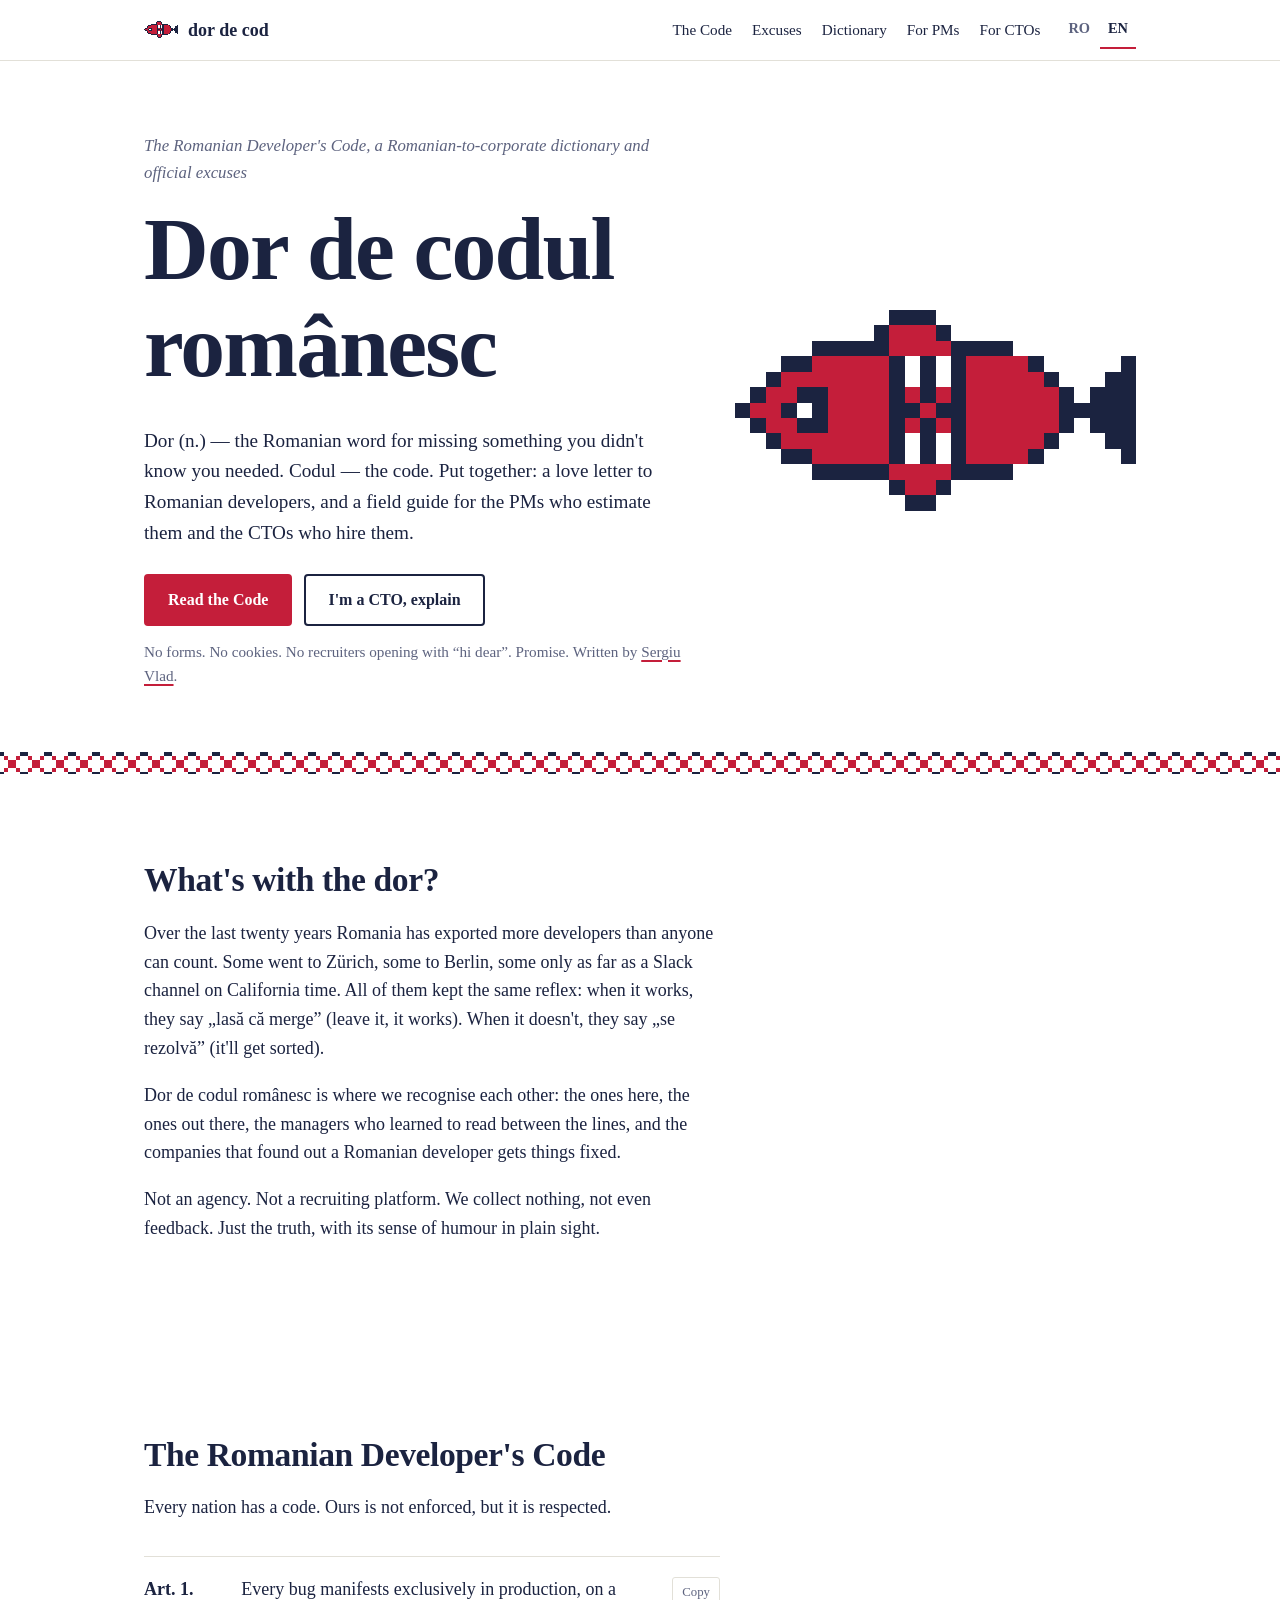
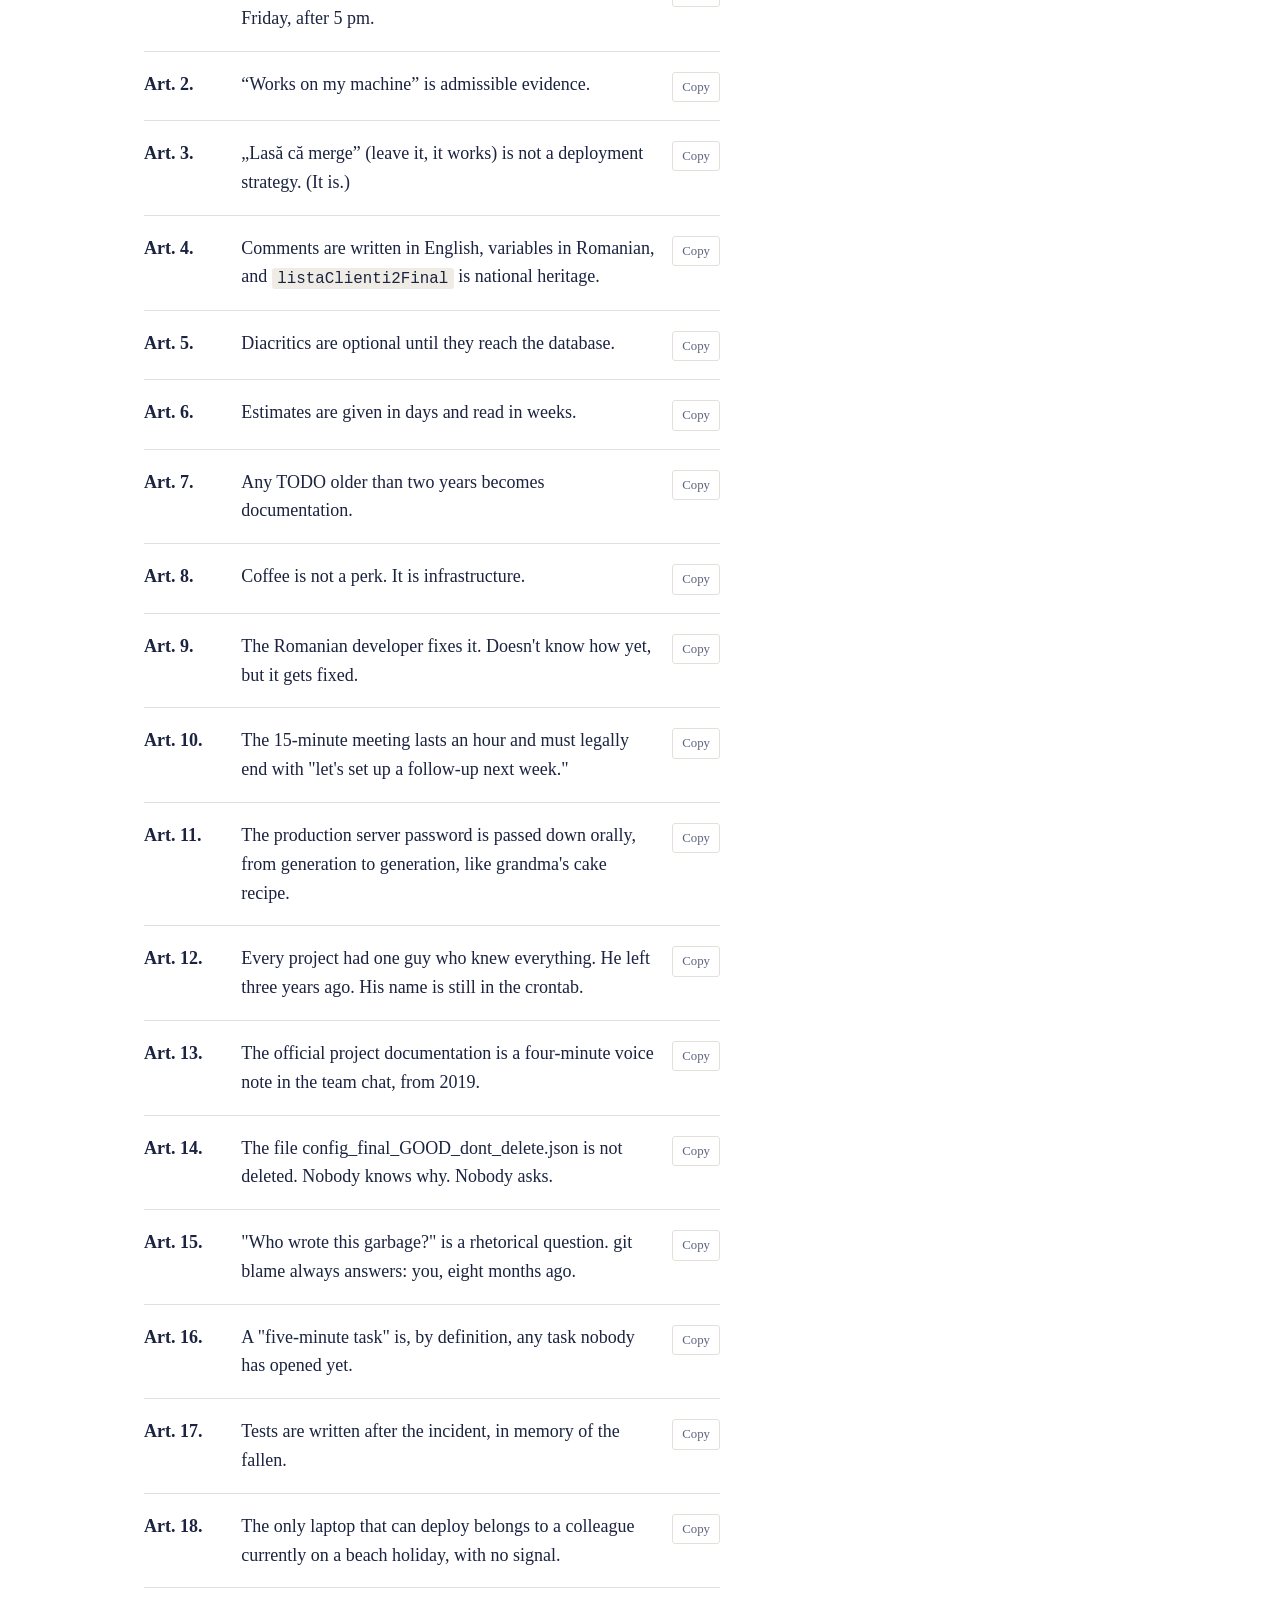
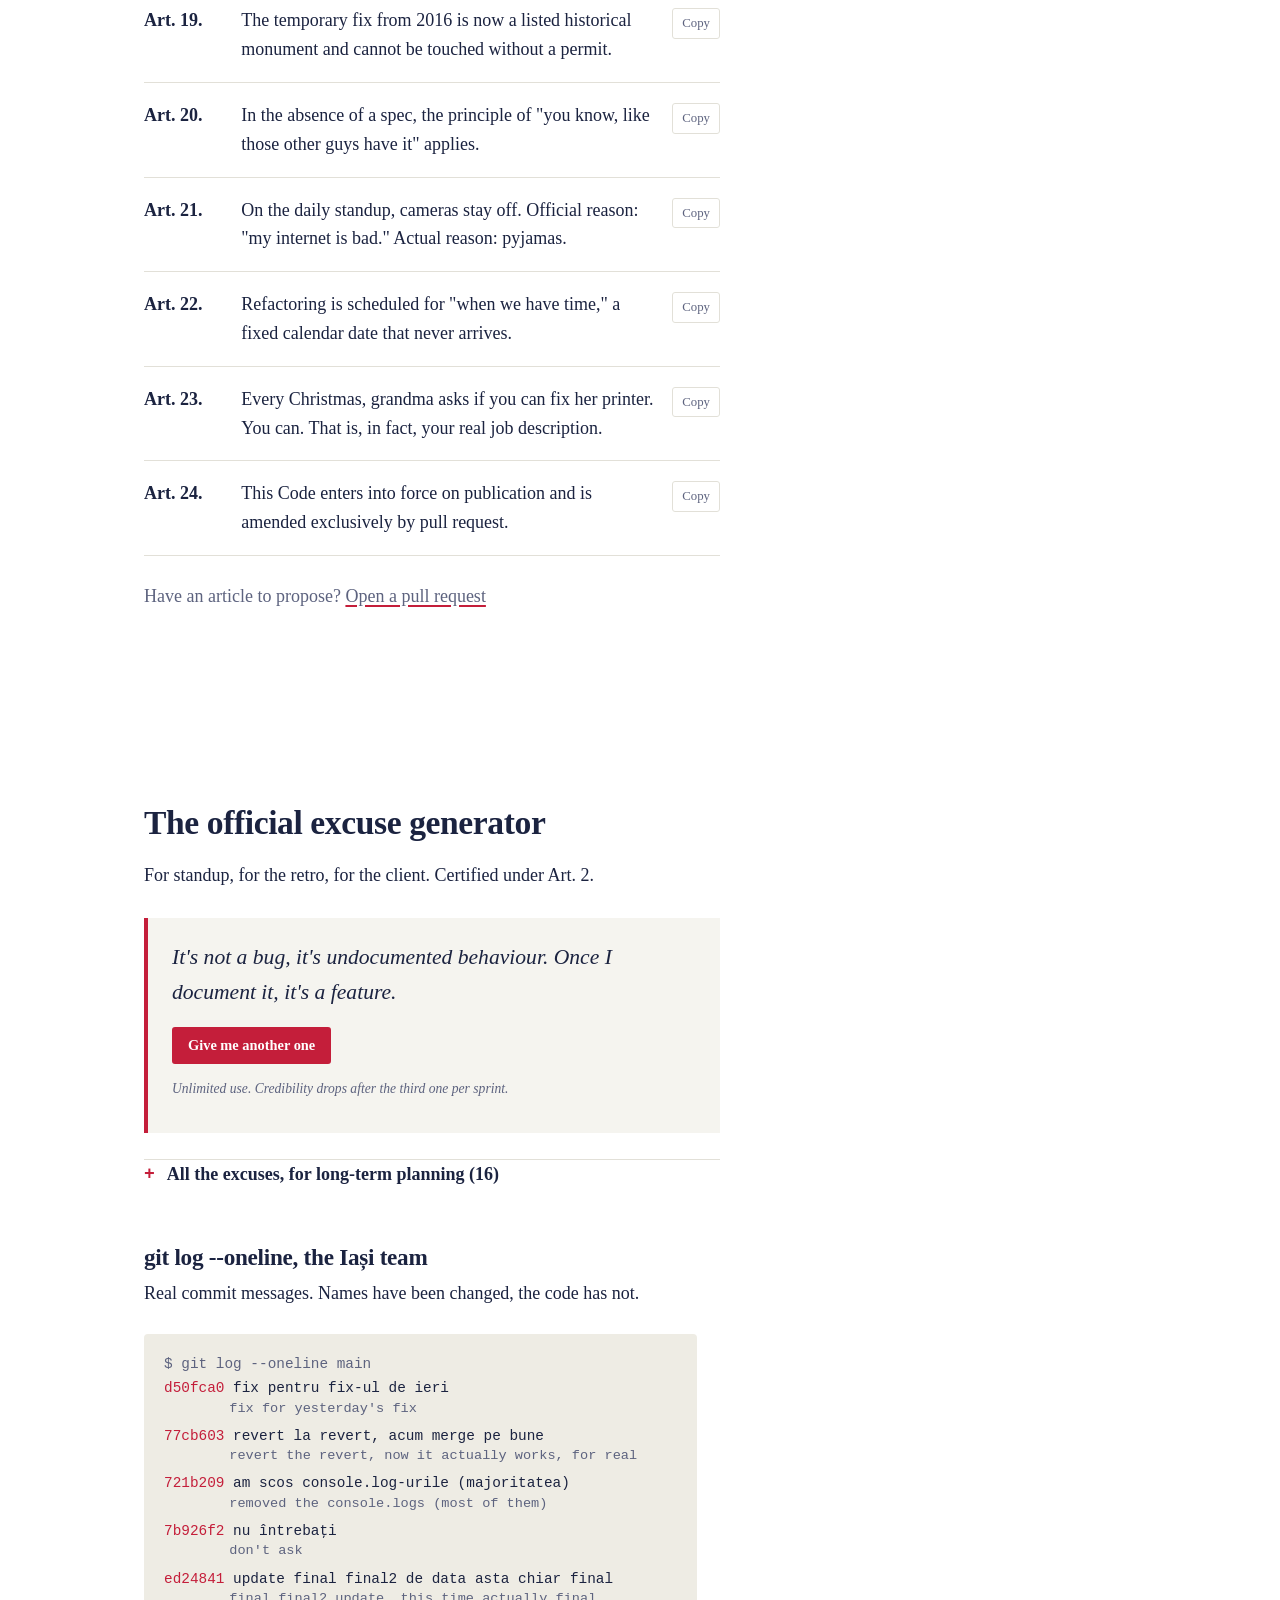
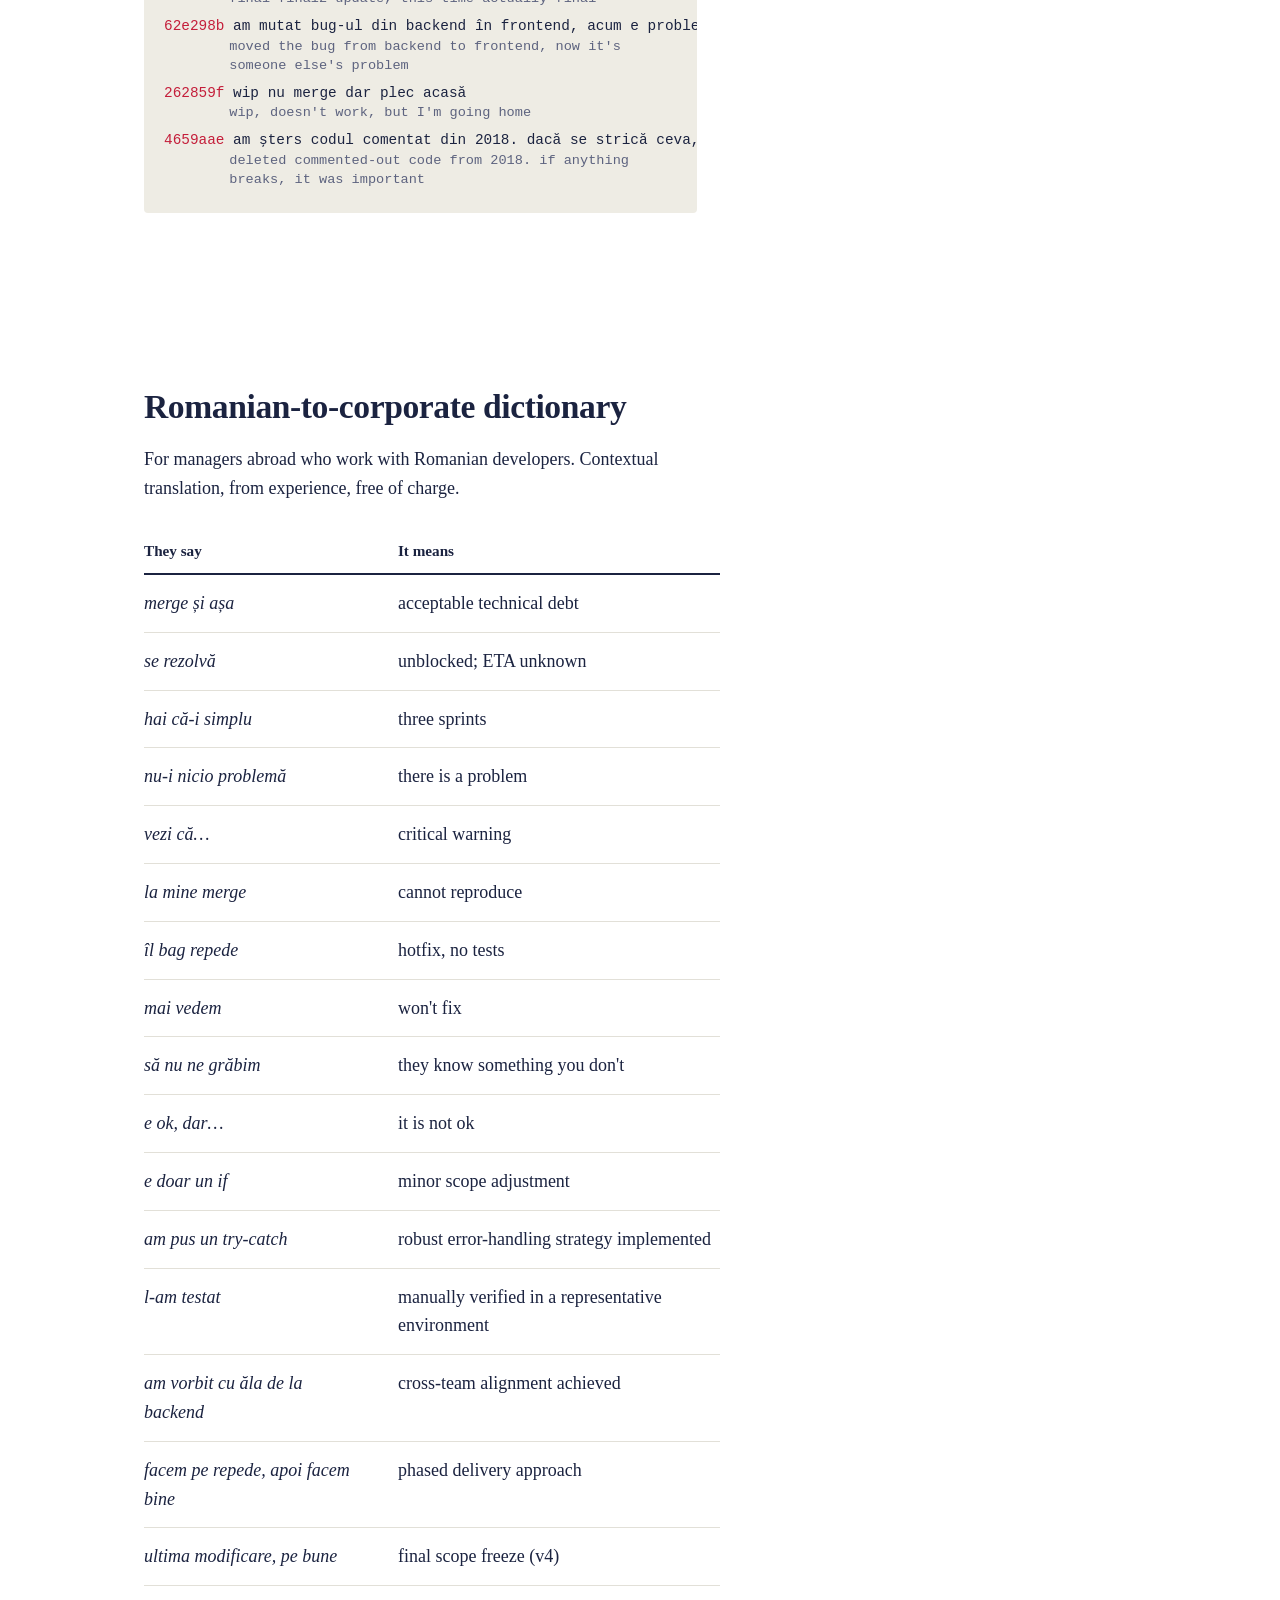
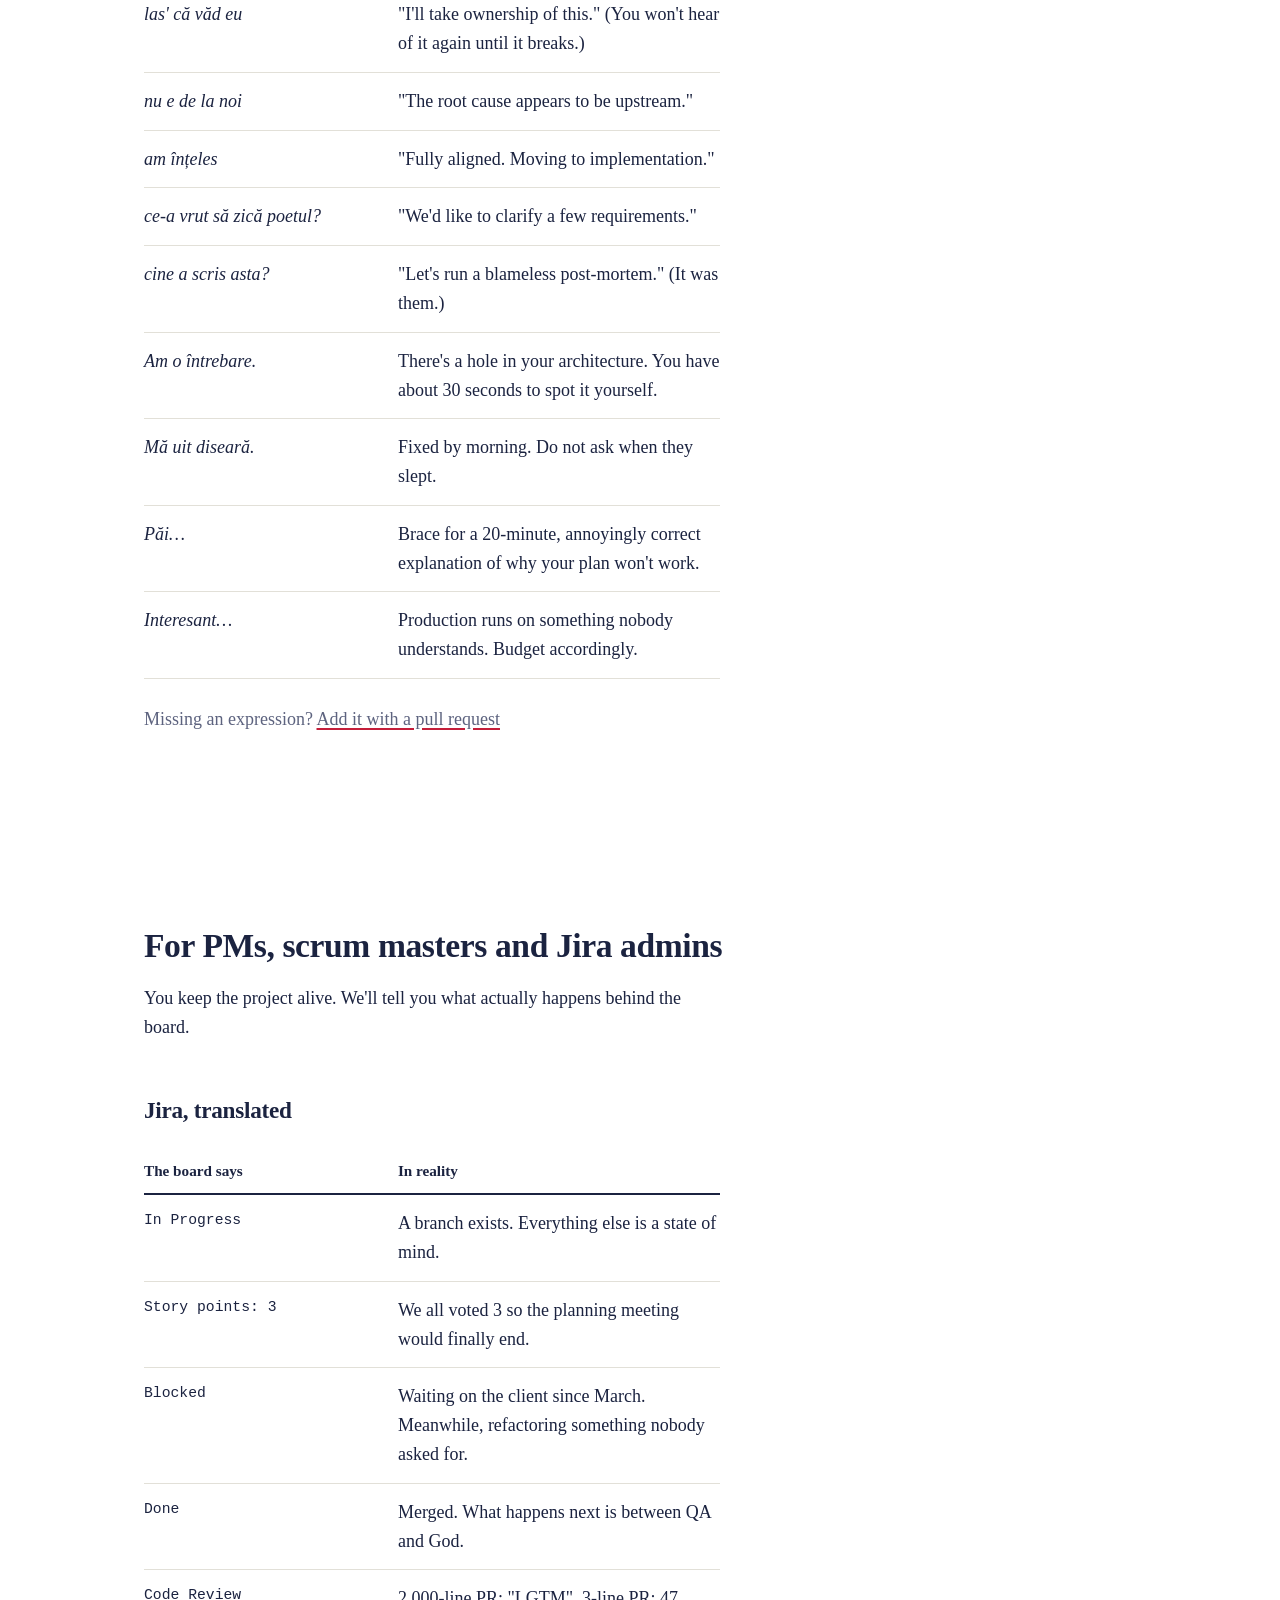
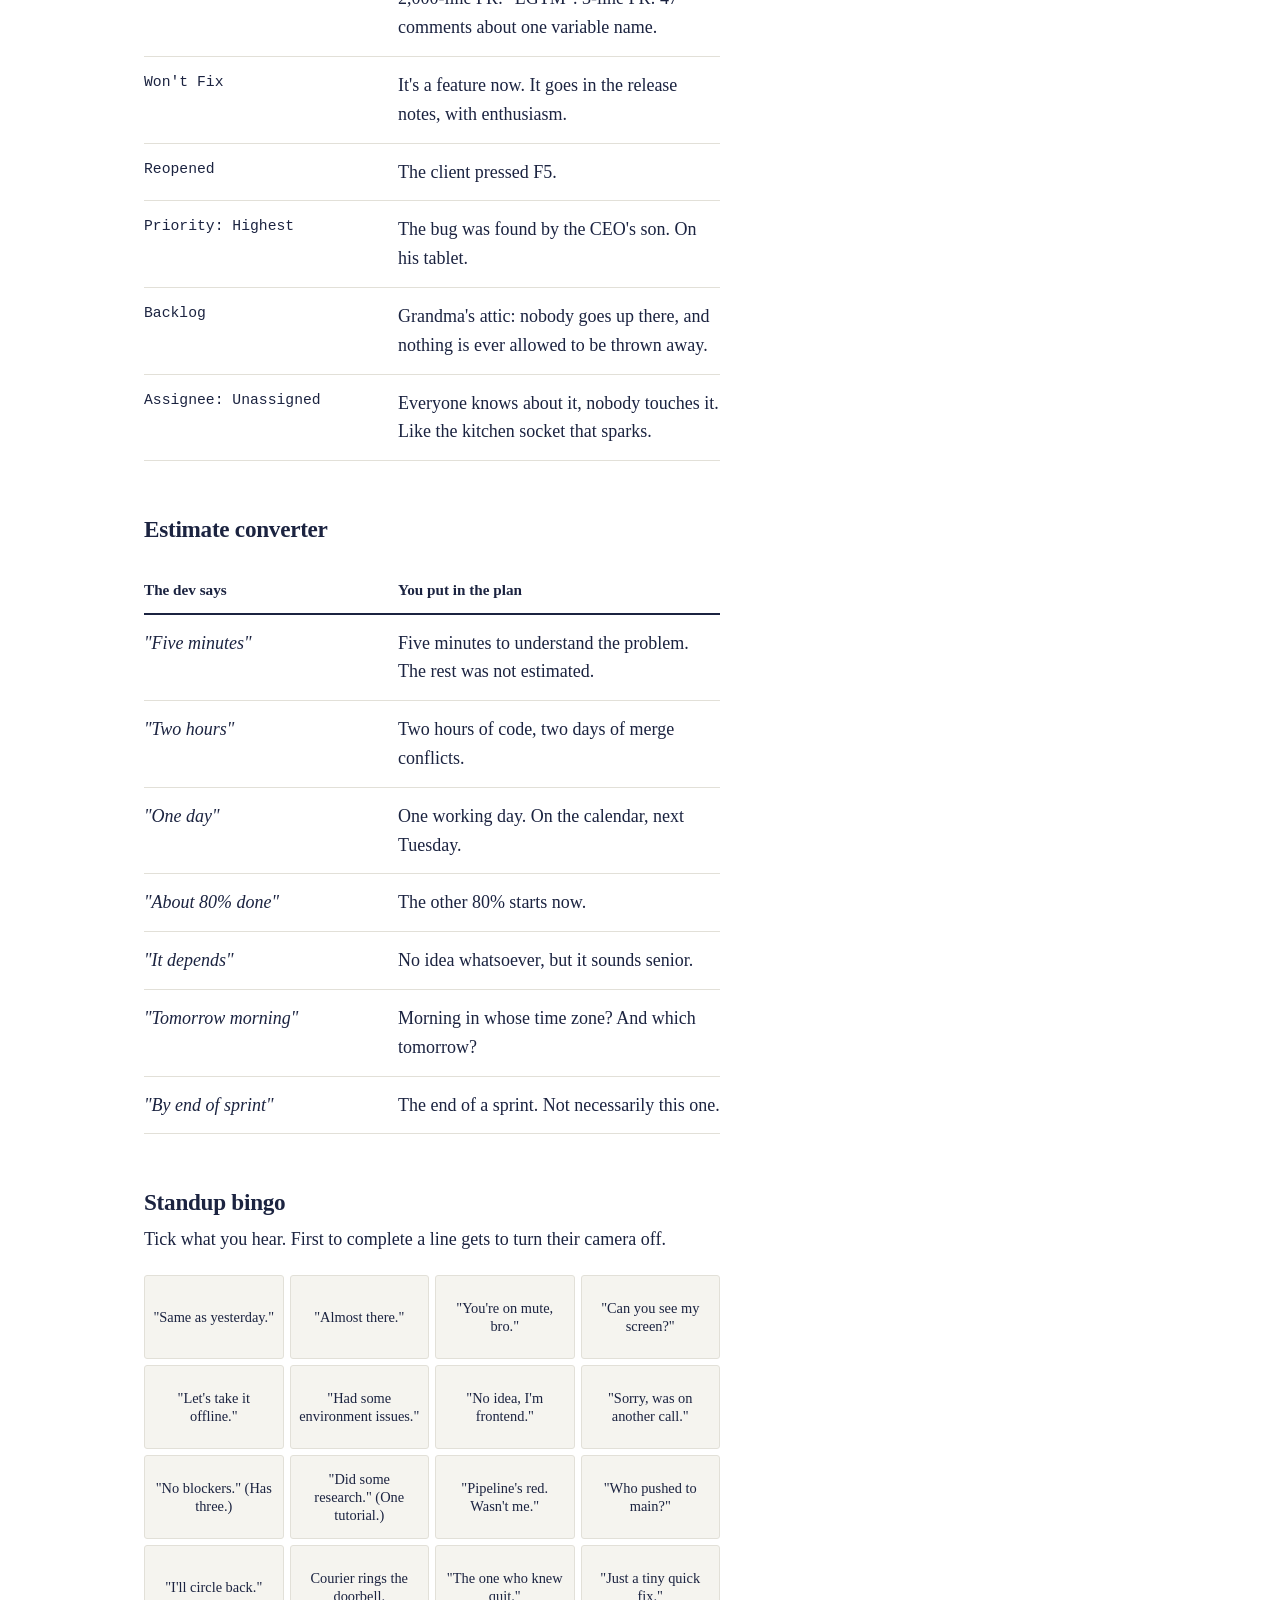
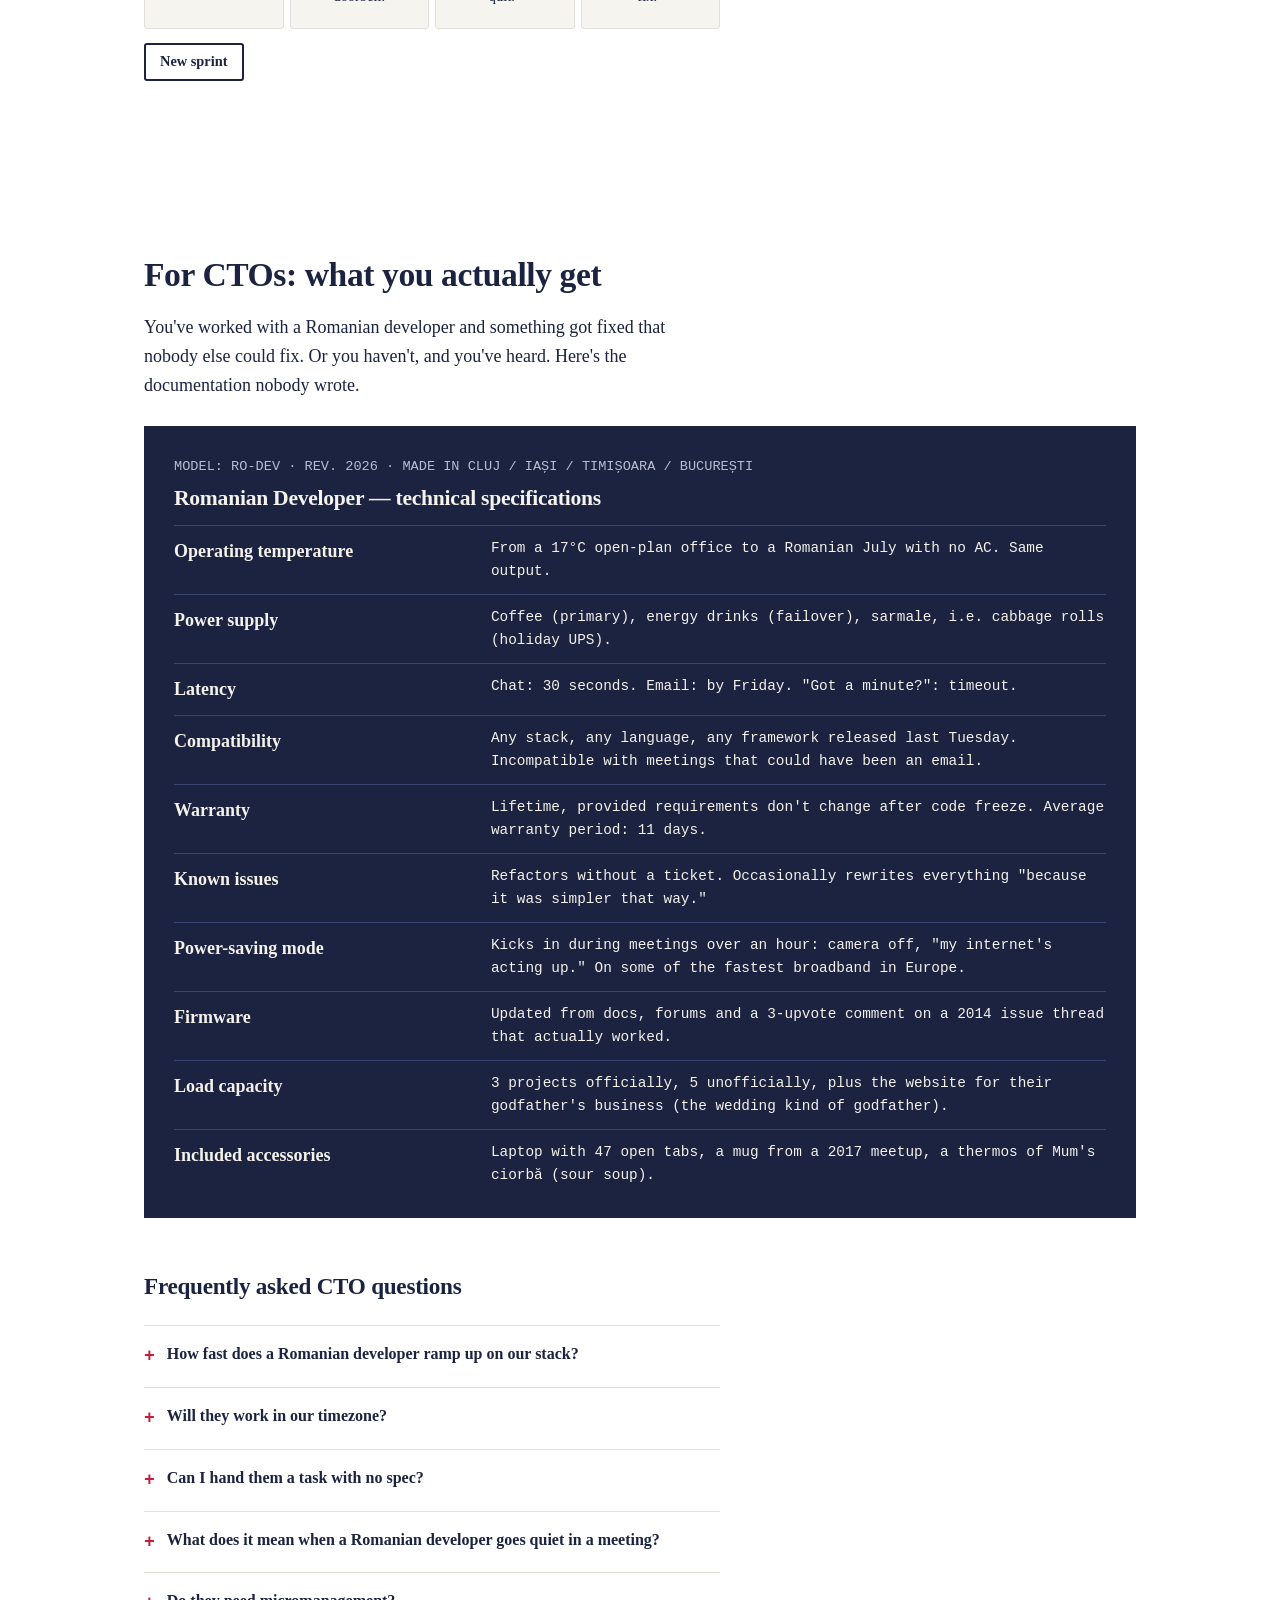
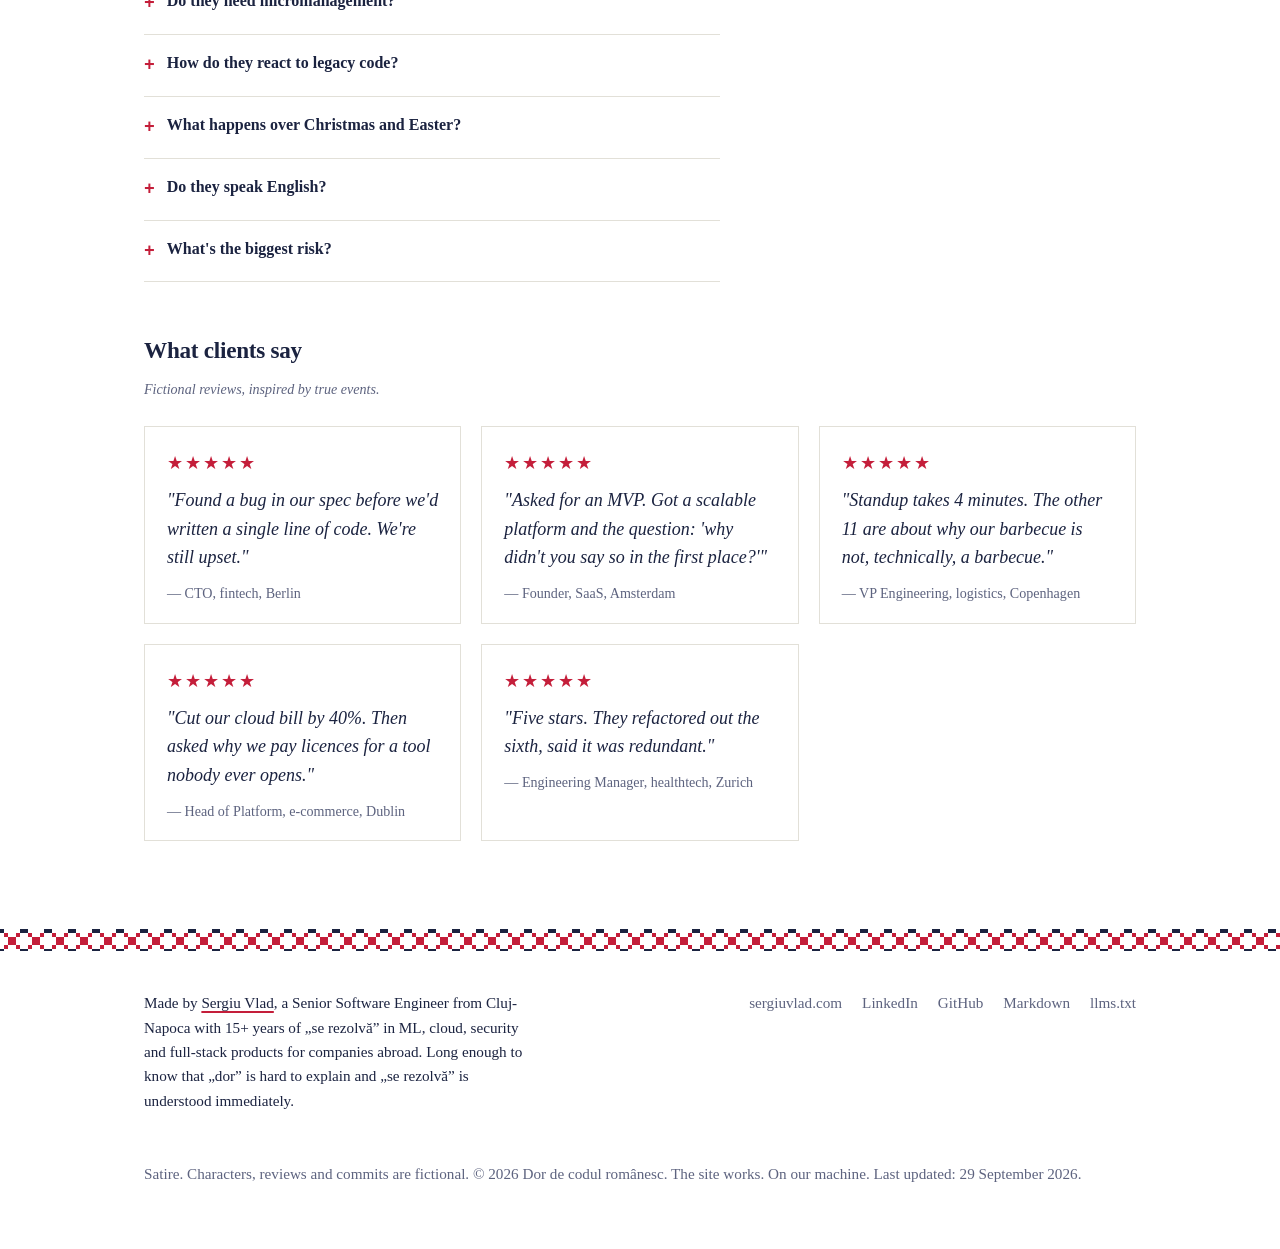
==== commit 2629f219: "Animate the hero cod: wag, swim, spin and party - Hero fish is inline with separate body, tail and e" ====
--- a/public/en/index.html
+++ b/public/en/index.html
@@ -5,11 +5,11 @@
 <meta name="viewport" content="width=device-width, initial-scale=1">
 <title>Romanian Developer's Code and dictionary | Dor de codul românesc</title>
 <meta name="description" content="The Romanian Developer&#x27;s Code, a Romanian-to-corporate dictionary, an official excuse generator, Jira translated and a CTO field guide. Humour for devs, PMs and CTOs.">
-<link rel="canonical" href="https://dordecod.vercel.app/en/">
-<link rel="alternate" hreflang="ro" href="https://dordecod.vercel.app/">
-<link rel="alternate" hreflang="en" href="https://dordecod.vercel.app/en/">
-<link rel="alternate" hreflang="x-default" href="https://dordecod.vercel.app/">
-<link rel="alternate" type="text/markdown" href="https://dordecod.vercel.app/en/index.md" title="Markdown">
+<link rel="canonical" href="https://www.dordecod.ro/en/">
+<link rel="alternate" hreflang="ro" href="https://www.dordecod.ro/">
+<link rel="alternate" hreflang="en" href="https://www.dordecod.ro/en/">
+<link rel="alternate" hreflang="x-default" href="https://www.dordecod.ro/">
+<link rel="alternate" type="text/markdown" href="https://www.dordecod.ro/en/index.md" title="Markdown">
 <meta name="robots" content="index, follow, max-snippet:-1, max-image-preview:large, max-video-preview:-1">
 <meta name="author" content="Sergiu Vlad">
 <link rel="author" href="https://sergiuvlad.com">
@@ -27,10 +27,10 @@
 <meta property="og:site_name" content="Dor de codul românesc">
 <meta property="og:title" content="Romanian Developer&#x27;s Code and dictionary | Dor de codul românesc">
 <meta property="og:description" content="The Romanian Developer&#x27;s Code, a Romanian-to-corporate dictionary, an official excuse generator, Jira translated and a CTO field guide. Humour for devs, PMs and CTOs.">
-<meta property="og:url" content="https://dordecod.vercel.app/en/">
+<meta property="og:url" content="https://www.dordecod.ro/en/">
 <meta property="og:locale" content="en_GB">
 <meta property="og:locale:alternate" content="ro_RO">
-<meta property="og:image" content="https://dordecod.vercel.app/og/og-en-v1.png">
+<meta property="og:image" content="https://www.dordecod.ro/og/og-en-v2.png">
 <meta property="og:image:type" content="image/png">
 <meta property="og:image:width" content="1200">
 <meta property="og:image:height" content="630">
@@ -38,6 +38,7 @@
 <meta name="twitter:card" content="summary_large_image">
 <meta name="twitter:image:alt" content="A cross-stitched cod fish in red and navy next to the title Dor de codul românesc">
 <link rel="preload" href="/fonts/fraunces-latin.woff2" as="font" type="font/woff2" crossorigin fetchpriority="high">
+
 <style>
 @font-face{font-family:"Fraunces";font-style:normal;font-weight:400 700;font-display:swap;src:url(/fonts/fraunces-latin.woff2) format("woff2");unicode-range:U+0000-00FF,U+0131,U+0152-0153,U+02BB-02BC,U+02C6,U+02DA,U+02DC,U+0304,U+0308,U+0329,U+2000-206F,U+20AC,U+2122,U+2191,U+2193,U+2212,U+2215,U+FEFF,U+FFFD}
 @font-face{font-family:"Fraunces";font-style:normal;font-weight:400 700;font-display:swap;src:url(/fonts/fraunces-latin-ext.woff2) format("woff2");unicode-range:U+0100-02BA,U+02BD-02C5,U+02C7-02CC,U+02CE-02D7,U+02DD-02FF,U+0304,U+0308,U+0329,U+1D00-1DBF,U+1E00-1E9F,U+1EF2-1EFF,U+2020,U+20A0-20AB,U+20AD-20C0,U+2113,U+2C60-2C7F,U+A720-A7FF}
@@ -53,14 +54,14 @@
   }
   @media (prefers-color-scheme: dark){
     :root:not([data-theme="light"]){
-      --linen:#12162a; --ink:#ecebe3; --red:#f0506a; --muted:#a3a8c2;
+      --linen:#12162a; --ink:#ecebe3; --red:#f4647b; --muted:#a3a8c2;
       --rule:#2b3252; --field:#1a2038; --code:#1f2542;
       --panel:#ecebe3; --panel-fg:#12162a; --panel-muted:#4a5070; --panel-field:#dcdbd0; --panel-rule:#b9b8ad;
       --on-red:#12162a;
     }
   }
   :root[data-theme="dark"]{
-    --linen:#12162a; --ink:#ecebe3; --red:#f0506a; --muted:#a3a8c2;
+    --linen:#12162a; --ink:#ecebe3; --red:#f4647b; --muted:#a3a8c2;
     --rule:#2b3252; --field:#1a2038; --code:#1f2542;
     --panel:#ecebe3; --panel-fg:#12162a; --panel-muted:#4a5070; --panel-field:#dcdbd0; --panel-rule:#b9b8ad;
     --on-red:#12162a;
@@ -236,8 +237,58 @@
   .faq summary .q{font-size:1rem; line-height:1.45; margin:0; font-weight:600; letter-spacing:0}
   [id]{scroll-margin-top:96px}
   .sprite{position:absolute; width:0; height:0; overflow:hidden}
+  .vh{position:absolute !important; width:1px; height:1px; overflow:hidden; clip:rect(0 0 0 0); clip-path:inset(50%); white-space:nowrap}
+
+  /* The cod: blinks when idle, wags and swims on hover, spins on click, parties every 10th click */
+  .fish-wrap{position:relative}
+  .fishy{display:block; width:100%; padding:0; margin:0; border:0; background:none; color:inherit; cursor:pointer; position:relative; border-radius:4px}
+  div.fishy{cursor:default}
+  .fishy svg{display:block; width:100%; height:auto; overflow:visible}
+  .fishy .k{fill:var(--ink)} .fishy .r{fill:var(--red)} .fishy .w{fill:var(--linen)}
+  .fishy .f-tail{transform-box:view-box; transform-origin:264px 78px}
+  .fishy .f-eye{transform-box:fill-box; transform-origin:center}
+  .fishy .bubble{position:absolute; left:-2%; top:44%; width:10px; height:10px; border:2px solid var(--ink); opacity:0; pointer-events:none}
+  .say{
+    position:absolute; left:6%; bottom:calc(100% + 6px); margin:0; max-width:92%;
+    background:var(--ink); color:var(--linen); padding:8px 12px; border-radius:3px;
+    font-family:"IBM Plex Mono", ui-monospace, Menlo, monospace; font-size:.85rem; line-height:1.35
+  }
+  .say::after{content:""; position:absolute; left:22px; top:100%; border:7px solid transparent; border-top-color:var(--ink)}
+  .say:empty{display:none}
+  .say{z-index:2}
+  @media (max-width:840px){
+    .say{bottom:auto; top:calc(100% + 10px)}
+    .say::after{top:auto; bottom:100%; border-top-color:transparent; border-bottom-color:var(--ink)}
+  }
+  @media (prefers-reduced-motion: no-preference){
+    .fishy .f-eye{animation:fish-blink 5s infinite}
+    .fishy:hover .f-tail, .fishy:focus-visible .f-tail{animation:fish-wag .5s steps(3) infinite alternate}
+    .fishy:hover svg, .fishy:focus-visible svg{animation:fish-swim 1.2s ease-in-out infinite}
+    .fishy:hover .bubble, .fishy:focus-visible .bubble{animation:fish-bubble 1.8s ease-out infinite}
+    .fishy .bubble:nth-of-type(2){animation-delay:.6s !important; width:7px; height:7px}
+    .fishy .bubble:nth-of-type(3){animation-delay:1.2s !important; width:12px; height:12px}
+    .fishy.spin svg{animation:fish-spin .8s cubic-bezier(.3,1.4,.5,1)}
+    .fishy.spin .f-tail{animation:fish-wag .12s steps(2) infinite alternate}
+    .fishy.party svg{animation:fish-party 2.4s linear}
+    .fishy.party .f-tail{animation:fish-wag .08s steps(2) infinite alternate}
+    .say{animation:fish-pop .25s cubic-bezier(.3,1.6,.5,1)}
+  }
+  @keyframes fish-wag{from{transform:rotate(-18deg)} to{transform:rotate(18deg)}}
+  @keyframes fish-swim{0%,100%{transform:translate(0,0) rotate(0)} 25%{transform:translate(-4px,-6px) rotate(-2deg)} 75%{transform:translate(4px,4px) rotate(1.5deg)}}
+  @keyframes fish-blink{0%,93%,100%{transform:scaleY(1)} 95%,97%{transform:scaleY(.1)}}
+  @keyframes fish-bubble{0%{opacity:0; transform:translate(0,0)} 15%{opacity:1} 100%{opacity:0; transform:translate(-18px,-120px)}}
+  @keyframes fish-spin{0%{transform:translateY(0) rotate(0)} 40%{transform:translateY(-40px) rotate(-200deg) scale(1.08)} 100%{transform:translateY(0) rotate(-360deg)}}
+  @keyframes fish-party{
+    0%{transform:rotate(0) scale(1); filter:hue-rotate(0)}
+    20%{transform:translateX(-30px) rotate(-20deg) scale(1.15)}
+    40%{transform:translateX(30px) rotate(20deg) scale(.9) scaleX(-1)}
+    60%{transform:translateY(-50px) rotate(-340deg) scale(1.2)}
+    80%{transform:translateX(-10px) rotate(-360deg) scale(1)}
+    100%{transform:rotate(-360deg) scale(1); filter:hue-rotate(720deg)}
+  }
+  @keyframes fish-pop{from{transform:scale(.6) translateY(8px); opacity:0} to{transform:none; opacity:1}}
 </style>
-<script type="application/ld+json">{"@context":"https://schema.org","@graph":[{"@type":"WebPage","@id":"https://dordecod.vercel.app/en/#webpage","url":"https://dordecod.vercel.app/en/","name":"Romanian Developer's Code and dictionary | Dor de codul românesc","description":"The Romanian Developer's Code, a Romanian-to-corporate dictionary, an official excuse generator, Jira translated and a CTO field guide. Humour for devs, PMs and CTOs.","inLanguage":"en","isPartOf":{"@id":"https://dordecod.vercel.app/#website"},"author":{"@id":"https://sergiuvlad.com/#person"},"publisher":{"@id":"https://sergiuvlad.com/#person"},"datePublished":"2026-09-18","dateModified":"2026-09-29","genre":"Satire","isFamilyFriendly":true,"primaryImageOfPage":{"@id":"https://dordecod.vercel.app/en/#ogimage"},"image":{"@id":"https://dordecod.vercel.app/en/#ogimage"},"about":[{"@type":"Thing","name":"Programming humour"},{"@type":"Thing","name":"Software development in Romania"},{"@type":"Thing","name":"Romanian developers"}],"hasPart":[{"@id":"https://dordecod.vercel.app/en/#codul"},{"@id":"https://dordecod.vercel.app/en/#dictionar"},{"@id":"https://dordecod.vercel.app/en/#faq"}],"translationOfWork":{"@id":"https://dordecod.vercel.app/#webpage"}},{"@type":"ImageObject","@id":"https://dordecod.vercel.app/en/#ogimage","url":"https://dordecod.vercel.app/og/og-en-v1.png","width":1200,"height":630,"caption":"A cross-stitched cod fish in red and navy next to the title Dor de codul românesc","inLanguage":"en"},{"@type":"Person","@id":"https://sergiuvlad.com/#person","name":"Sergiu Vlad","url":"https://sergiuvlad.com","jobTitle":"Senior Software Engineer","sameAs":["https://www.linkedin.com/in/netics/","https://github.com/netics"],"address":{"@type":"PostalAddress","addressLocality":"Cluj-Napoca","addressCountry":"RO"},"knowsLanguage":["ro","en"]},{"@type":"SatiricalArticle","@id":"https://dordecod.vercel.app/en/#codul","headline":"The Romanian Developer's Code","description":"Every nation has a code. Ours is not enforced, but it is respected.","url":"https://dordecod.vercel.app/en/#codul","inLanguage":"en","isPartOf":{"@id":"https://dordecod.vercel.app/en/#webpage"},"author":{"@id":"https://sergiuvlad.com/#person"},"publisher":{"@id":"https://sergiuvlad.com/#person"},"datePublished":"2026-09-18","dateModified":"2026-09-29","image":{"@id":"https://dordecod.vercel.app/en/#ogimage"},"mainEntity":{"@type":"ItemList","@id":"https://dordecod.vercel.app/en/#codul-list","name":"The Romanian Developer's Code","numberOfItems":24,"itemListOrder":"https://schema.org/ItemListOrderAscending","itemListElement":[{"@type":"ListItem","position":1,"url":"https://dordecod.vercel.app/en/#art-1","name":"Art. 1. Every bug manifests exclusively in production, on a Friday, after 5 pm."},{"@type":"ListItem","position":2,"url":"https://dordecod.vercel.app/en/#art-2","name":"Art. 2. “Works on my machine” is admissible evidence."},{"@type":"ListItem","position":3,"url":"https://dordecod.vercel.app/en/#art-3","name":"Art. 3. „Lasă că merge” (leave it, it works) is not a deployment strategy. (It is.)"},{"@type":"ListItem","position":4,"url":"https://dordecod.vercel.app/en/#art-4","name":"Art. 4. Comments are written in English, variables in Romanian, and listaClienti2Final is national heritage."},{"@type":"ListItem","position":5,"url":"https://dordecod.vercel.app/en/#art-5","name":"Art. 5. Diacritics are optional until they reach the database."},{"@type":"ListItem","position":6,"url":"https://dordecod.vercel.app/en/#art-6","name":"Art. 6. Estimates are given in days and read in weeks."},{"@type":"ListItem","position":7,"url":"https://dordecod.vercel.app/en/#art-7","name":"Art. 7. Any TODO older than two years becomes documentation."},{"@type":"ListItem","position":8,"url":"https://dordecod.vercel.app/en/#art-8","name":"Art. 8. Coffee is not a perk. It is infrastructure."},{"@type":"ListItem","position":9,"url":"https://dordecod.vercel.app/en/#art-9","name":"Art. 9. The Romanian developer fixes it. Doesn't know how yet, but it gets fixed."},{"@type":"ListItem","position":10,"url":"https://dordecod.vercel.app/en/#art-10","name":"Art. 10. The 15-minute meeting lasts an hour and must legally end with \"let's set up a follow-up next week.\""},{"@type":"ListItem","position":11,"url":"https://dordecod.vercel.app/en/#art-11","name":"Art. 11. The production server password is passed down orally, from generation to generation, like grandma's cake recipe."},{"@type":"ListItem","position":12,"url":"https://dordecod.vercel.app/en/#art-12","name":"Art. 12. Every project had one guy who knew everything. He left three years ago. His name is still in the crontab."},{"@type":"ListItem","position":13,"url":"https://dordecod.vercel.app/en/#art-13","name":"Art. 13. The official project documentation is a four-minute voice note in the team chat, from 2019."},{"@type":"ListItem","position":14,"url":"https://dordecod.vercel.app/en/#art-14","name":"Art. 14. The file config_final_GOOD_dont_delete.json is not deleted. Nobody knows why. Nobody asks."},{"@type":"ListItem","position":15,"url":"https://dordecod.vercel.app/en/#art-15","name":"Art. 15. \"Who wrote this garbage?\" is a rhetorical question. git blame always answers: you, eight months ago."},{"@type":"ListItem","position":16,"url":"https://dordecod.vercel.app/en/#art-16","name":"Art. 16. A \"five-minute task\" is, by definition, any task nobody has opened yet."},{"@type":"ListItem","position":17,"url":"https://dordecod.vercel.app/en/#art-17","name":"Art. 17. Tests are written after the incident, in memory of the fallen."},{"@type":"ListItem","position":18,"url":"https://dordecod.vercel.app/en/#art-18","name":"Art. 18. The only laptop that can deploy belongs to a colleague currently on a beach holiday, with no signal."},{"@type":"ListItem","position":19,"url":"https://dordecod.vercel.app/en/#art-19","name":"Art. 19. The temporary fix from 2016 is now a listed historical monument and cannot be touched without a permit."},{"@type":"ListItem","position":20,"url":"https://dordecod.vercel.app/en/#art-20","name":"Art. 20. In the absence of a spec, the principle of \"you know, like those other guys have it\" applies."},{"@type":"ListItem","position":21,"url":"https://dordecod.vercel.app/en/#art-21","name":"Art. 21. On the daily standup, cameras stay off. Official reason: \"my internet is bad.\" Actual reason: pyjamas."},{"@type":"ListItem","position":22,"url":"https://dordecod.vercel.app/en/#art-22","name":"Art. 22. Refactoring is scheduled for \"when we have time,\" a fixed calendar date that never arrives."},{"@type":"ListItem","position":23,"url":"https://dordecod.vercel.app/en/#art-23","name":"Art. 23. Every Christmas, grandma asks if you can fix her printer. You can. That is, in fact, your real job description."},{"@type":"ListItem","position":24,"url":"https://dordecod.vercel.app/en/#art-24","name":"Art. 24. This Code enters into force on publication and is amended exclusively by pull request."}]}},{"@type":"DefinedTermSet","@id":"https://dordecod.vercel.app/en/#dictionar","name":"Romanian-to-corporate dictionary","description":"For managers abroad who work with Romanian developers. Contextual translation, from experience, free of charge.","url":"https://dordecod.vercel.app/en/#dictionar","inLanguage":"en","isPartOf":{"@id":"https://dordecod.vercel.app/en/#webpage"},"hasDefinedTerm":[{"@type":"DefinedTerm","@id":"https://dordecod.vercel.app/en/#dict-merge-si-asa","url":"https://dordecod.vercel.app/en/#dict-merge-si-asa","name":"merge și așa","description":"acceptable technical debt","inLanguage":"ro","inDefinedTermSet":{"@id":"https://dordecod.vercel.app/en/#dictionar"}},{"@type":"DefinedTerm","@id":"https://dordecod.vercel.app/en/#dict-se-rezolva","url":"https://dordecod.vercel.app/en/#dict-se-rezolva","name":"se rezolvă","description":"unblocked; ETA unknown","inLanguage":"ro","inDefinedTermSet":{"@id":"https://dordecod.vercel.app/en/#dictionar"}},{"@type":"DefinedTerm","@id":"https://dordecod.vercel.app/en/#dict-hai-ca-i-simplu","url":"https://dordecod.vercel.app/en/#dict-hai-ca-i-simplu","name":"hai că-i simplu","description":"three sprints","inLanguage":"ro","inDefinedTermSet":{"@id":"https://dordecod.vercel.app/en/#dictionar"}},{"@type":"DefinedTerm","@id":"https://dordecod.vercel.app/en/#dict-nu-i-nicio-problema","url":"https://dordecod.vercel.app/en/#dict-nu-i-nicio-problema","name":"nu-i nicio problemă","description":"there is a problem","inLanguage":"ro","inDefinedTermSet":{"@id":"https://dordecod.vercel.app/en/#dictionar"}},{"@type":"DefinedTerm","@id":"https://dordecod.vercel.app/en/#dict-vezi-ca","url":"https://dordecod.vercel.app/en/#dict-vezi-ca","name":"vezi că…","description":"critical warning","inLanguage":"ro","inDefinedTermSet":{"@id":"https://dordecod.vercel.app/en/#dictionar"}},{"@type":"DefinedTerm","@id":"https://dordecod.vercel.app/en/#dict-la-mine-merge","url":"https://dordecod.vercel.app/en/#dict-la-mine-merge","name":"la mine merge","description":"cannot reproduce","inLanguage":"ro","inDefinedTermSet":{"@id":"https://dordecod.vercel.app/en/#dictionar"}},{"@type":"DefinedTerm","@id":"https://dordecod.vercel.app/en/#dict-il-bag-repede","url":"https://dordecod.vercel.app/en/#dict-il-bag-repede","name":"îl bag repede","description":"hotfix, no tests","inLanguage":"ro","inDefinedTermSet":{"@id":"https://dordecod.vercel.app/en/#dictionar"}},{"@type":"DefinedTerm","@id":"https://dordecod.vercel.app/en/#dict-mai-vedem","url":"https://dordecod.vercel.app/en/#dict-mai-vedem","name":"mai vedem","description":"won't fix","inLanguage":"ro","inDefinedTermSet":{"@id":"https://dordecod.vercel.app/en/#dictionar"}},{"@type":"DefinedTerm","@id":"https://dordecod.vercel.app/en/#dict-sa-nu-ne-grabim","url":"https://dordecod.vercel.app/en/#dict-sa-nu-ne-grabim","name":"să nu ne grăbim","description":"they know something you don't","inLanguage":"ro","inDefinedTermSet":{"@id":"https://dordecod.vercel.app/en/#dictionar"}},{"@type":"DefinedTerm","@id":"https://dordecod.vercel.app/en/#dict-e-ok-dar","url":"https://dordecod.vercel.app/en/#dict-e-ok-dar","name":"e ok, dar…","description":"it is not ok","inLanguage":"ro","inDefinedTermSet":{"@id":"https://dordecod.vercel.app/en/#dictionar"}},{"@type":"DefinedTerm","@id":"https://dordecod.vercel.app/en/#dict-e-doar-un-if","url":"https://dordecod.vercel.app/en/#dict-e-doar-un-if","name":"e doar un if","description":"minor scope adjustment","inLanguage":"ro","inDefinedTermSet":{"@id":"https://dordecod.vercel.app/en/#dictionar"}},{"@type":"DefinedTerm","@id":"https://dordecod.vercel.app/en/#dict-am-pus-un-try-catch","url":"https://dordecod.vercel.app/en/#dict-am-pus-un-try-catch","name":"am pus un try-catch","description":"robust error-handling strategy implemented","inLanguage":"ro","inDefinedTermSet":{"@id":"https://dordecod.vercel.app/en/#dictionar"}},{"@type":"DefinedTerm","@id":"https://dordecod.vercel.app/en/#dict-l-am-testat","url":"https://dordecod.vercel.app/en/#dict-l-am-testat","name":"l-am testat","description":"manually verified in a representative environment","inLanguage":"ro","inDefinedTermSet":{"@id":"https://dordecod.vercel.app/en/#dictionar"}},{"@type":"DefinedTerm","@id":"https://dordecod.vercel.app/en/#dict-am-vorbit-cu-ala-de-la-backend","url":"https://dordecod.vercel.app/en/#dict-am-vorbit-cu-ala-de-la-backend","name":"am vorbit cu ăla de la backend","description":"cross-team alignment achieved","inLanguage":"ro","inDefinedTermSet":{"@id":"https://dordecod.vercel.app/en/#dictionar"}},{"@type":"DefinedTerm","@id":"https://dordecod.vercel.app/en/#dict-facem-pe-repede-apoi-facem-bine","url":"https://dordecod.vercel.app/en/#dict-facem-pe-repede-apoi-facem-bine","name":"facem pe repede, apoi facem bine","description":"phased delivery approach","inLanguage":"ro","inDefinedTermSet":{"@id":"https://dordecod.vercel.app/en/#dictionar"}},{"@type":"DefinedTerm","@id":"https://dordecod.vercel.app/en/#dict-ultima-modificare-pe-bune","url":"https://dordecod.vercel.app/en/#dict-ultima-modificare-pe-bune","name":"ultima modificare, pe bune","description":"final scope freeze (v4)","inLanguage":"ro","inDefinedTermSet":{"@id":"https://dordecod.vercel.app/en/#dictionar"}},{"@type":"DefinedTerm","@id":"https://dordecod.vercel.app/en/#dict-las-ca-vad-eu","url":"https://dordecod.vercel.app/en/#dict-las-ca-vad-eu","name":"las' că văd eu","description":"\"I'll take ownership of this.\" (You won't hear of it again until it breaks.)","inLanguage":"ro","inDefinedTermSet":{"@id":"https://dordecod.vercel.app/en/#dictionar"}},{"@type":"DefinedTerm","@id":"https://dordecod.vercel.app/en/#dict-nu-e-de-la-noi","url":"https://dordecod.vercel.app/en/#dict-nu-e-de-la-noi","name":"nu e de la noi","description":"\"The root cause appears to be upstream.\"","inLanguage":"ro","inDefinedTermSet":{"@id":"https://dordecod.vercel.app/en/#dictionar"}},{"@type":"DefinedTerm","@id":"https://dordecod.vercel.app/en/#dict-am-inteles","url":"https://dordecod.vercel.app/en/#dict-am-inteles","name":"am înțeles","description":"\"Fully aligned. Moving to implementation.\"","inLanguage":"ro","inDefinedTermSet":{"@id":"https://dordecod.vercel.app/en/#dictionar"}},{"@type":"DefinedTerm","@id":"https://dordecod.vercel.app/en/#dict-ce-a-vrut-sa-zica-poetul","url":"https://dordecod.vercel.app/en/#dict-ce-a-vrut-sa-zica-poetul","name":"ce-a vrut să zică poetul?","description":"\"We'd like to clarify a few requirements.\"","inLanguage":"ro","inDefinedTermSet":{"@id":"https://dordecod.vercel.app/en/#dictionar"}},{"@type":"DefinedTerm","@id":"https://dordecod.vercel.app/en/#dict-cine-a-scris-asta","url":"https://dordecod.vercel.app/en/#dict-cine-a-scris-asta","name":"cine a scris asta?","description":"\"Let's run a blameless post-mortem.\" (It was them.)","inLanguage":"ro","inDefinedTermSet":{"@id":"https://dordecod.vercel.app/en/#dictionar"}},{"@type":"DefinedTerm","@id":"https://dordecod.vercel.app/en/#dict-am-o-intrebare","url":"https://dordecod.vercel.app/en/#dict-am-o-intrebare","name":"Am o întrebare.","description":"There's a hole in your architecture. You have about 30 seconds to spot it yourself.","inLanguage":"ro","inDefinedTermSet":{"@id":"https://dordecod.vercel.app/en/#dictionar"}},{"@type":"DefinedTerm","@id":"https://dordecod.vercel.app/en/#dict-ma-uit-diseara","url":"https://dordecod.vercel.app/en/#dict-ma-uit-diseara","name":"Mă uit diseară.","description":"Fixed by morning. Do not ask when they slept.","inLanguage":"ro","inDefinedTermSet":{"@id":"https://dordecod.vercel.app/en/#dictionar"}},{"@type":"DefinedTerm","@id":"https://dordecod.vercel.app/en/#dict-pai","url":"https://dordecod.vercel.app/en/#dict-pai","name":"Păi…","description":"Brace for a 20-minute, annoyingly correct explanation of why your plan won't work.","inLanguage":"ro","inDefinedTermSet":{"@id":"https://dordecod.vercel.app/en/#dictionar"}},{"@type":"DefinedTerm","@id":"https://dordecod.vercel.app/en/#dict-interesant","url":"https://dordecod.vercel.app/en/#dict-interesant","name":"Interesant…","description":"Production runs on something nobody understands. Budget accordingly.","inLanguage":"ro","inDefinedTermSet":{"@id":"https://dordecod.vercel.app/en/#dictionar"}}]},{"@type":"FAQPage","@id":"https://dordecod.vercel.app/en/#faq","name":"Frequently asked CTO questions","url":"https://dordecod.vercel.app/en/#faq","inLanguage":"en","isPartOf":{"@id":"https://dordecod.vercel.app/en/#webpage"},"mainEntity":[{"@type":"Question","@id":"https://dordecod.vercel.app/en/#faq-1","name":"How fast does a Romanian developer ramp up on our stack?","acceptedAnswer":{"@type":"Answer","text":"Week one, they learn it. Week two, they explain why you picked the wrong one."}},{"@type":"Question","@id":"https://dordecod.vercel.app/en/#faq-2","name":"Will they work in our timezone?","acceptedAnswer":{"@type":"Answer","text":"They work your hours, sleep on theirs, and the night before a demo switch to UTC+espresso."}},{"@type":"Question","@id":"https://dordecod.vercel.app/en/#faq-3","name":"Can I hand them a task with no spec?","acceptedAnswer":{"@type":"Answer","text":"Yes. You'll get what you asked for, what you should have asked for, and an awkward question at standup."}},{"@type":"Question","@id":"https://dordecod.vercel.app/en/#faq-4","name":"What does it mean when a Romanian developer goes quiet in a meeting?","acceptedAnswer":{"@type":"Answer","text":"They disagree. And they've already opened a branch with their version."}},{"@type":"Question","@id":"https://dordecod.vercel.app/en/#faq-5","name":"Do they need micromanagement?","acceptedAnswer":{"@type":"Answer","text":"No. Try it and you'll start getting daily check-ins yourself: \"So, where's the roadmap?\""}},{"@type":"Question","@id":"https://dordecod.vercel.app/en/#faq-6","name":"How do they react to legacy code?","acceptedAnswer":{"@type":"Answer","text":"A sigh, a \"who wrote this?\", then git blame. Then a long silence. It was them, in 2019."}},{"@type":"Question","@id":"https://dordecod.vercel.app/en/#faq-7","name":"What happens over Christmas and Easter?","acceptedAnswer":{"@type":"Answer","text":"Deploy freeze. They'll hold the cozonac (sweet bread) up to the camera so you know exactly what you're missing."}},{"@type":"Question","@id":"https://dordecod.vercel.app/en/#faq-8","name":"Do they speak English?","acceptedAnswer":{"@type":"Answer","text":"Fluently. Plus C2-level sarcasm, left off the CV out of modesty."}},{"@type":"Question","@id":"https://dordecod.vercel.app/en/#faq-9","name":"What's the biggest risk?","acceptedAnswer":{"@type":"Answer","text":"That they leave. Not for a competitor, but to found a startup on the idea you rejected in Q2."}}]}]}</script>
+<script type="application/ld+json">{"@context":"https://schema.org","@graph":[{"@type":"WebPage","@id":"https://www.dordecod.ro/en/#webpage","url":"https://www.dordecod.ro/en/","name":"Romanian Developer's Code and dictionary | Dor de codul românesc","description":"The Romanian Developer's Code, a Romanian-to-corporate dictionary, an official excuse generator, Jira translated and a CTO field guide. Humour for devs, PMs and CTOs.","inLanguage":"en","isPartOf":{"@id":"https://www.dordecod.ro/#website"},"author":{"@id":"https://sergiuvlad.com/#person"},"publisher":{"@id":"https://sergiuvlad.com/#person"},"datePublished":"2026-09-18","dateModified":"2026-09-29","genre":"Satire","isFamilyFriendly":true,"primaryImageOfPage":{"@id":"https://www.dordecod.ro/en/#ogimage"},"image":{"@id":"https://www.dordecod.ro/en/#ogimage"},"about":[{"@type":"Thing","name":"Programming humour"},{"@type":"Thing","name":"Software development in Romania"},{"@type":"Thing","name":"Romanian developers"}],"hasPart":[{"@id":"https://www.dordecod.ro/en/#codul"},{"@id":"https://www.dordecod.ro/en/#dictionar"},{"@id":"https://www.dordecod.ro/en/#faq"}],"translationOfWork":{"@id":"https://www.dordecod.ro/#webpage"}},{"@type":"ImageObject","@id":"https://www.dordecod.ro/en/#ogimage","url":"https://www.dordecod.ro/og/og-en-v2.png","width":1200,"height":630,"caption":"A cross-stitched cod fish in red and navy next to the title Dor de codul românesc","inLanguage":"en"},{"@type":"Person","@id":"https://sergiuvlad.com/#person","name":"Sergiu Vlad","url":"https://sergiuvlad.com","alternateName":"Sergiu Madalin Vlad","image":"https://sergiuvlad.com/sergiu_vlad.jpg","description":"Senior Software Engineer with 15+ years of experience across ML/MLOps, cloud infrastructure, security and full-stack product engineering.","jobTitle":"Senior Software Engineer","knowsAbout":["Machine Learning","MLOps","Cloud Infrastructure","Security Engineering","Full-Stack Development","Python"],"sameAs":["https://www.linkedin.com/in/netics/","https://github.com/netics"],"address":{"@type":"PostalAddress","addressLocality":"Cluj-Napoca","addressCountry":"RO"},"knowsLanguage":["ro","en"]},{"@type":"SatiricalArticle","@id":"https://www.dordecod.ro/en/#codul","headline":"The Romanian Developer's Code","description":"Every nation has a code. Ours is not enforced, but it is respected.","url":"https://www.dordecod.ro/en/#codul","inLanguage":"en","isPartOf":{"@id":"https://www.dordecod.ro/en/#webpage"},"author":{"@id":"https://sergiuvlad.com/#person"},"publisher":{"@id":"https://sergiuvlad.com/#person"},"datePublished":"2026-09-18","dateModified":"2026-09-29","image":{"@id":"https://www.dordecod.ro/en/#ogimage"},"mainEntity":{"@type":"ItemList","@id":"https://www.dordecod.ro/en/#codul-list","name":"The Romanian Developer's Code","numberOfItems":24,"itemListOrder":"https://schema.org/ItemListOrderAscending","itemListElement":[{"@type":"ListItem","position":1,"url":"https://www.dordecod.ro/en/#art-1","name":"Art. 1. Every bug manifests exclusively in production, on a Friday, after 5 pm."},{"@type":"ListItem","position":2,"url":"https://www.dordecod.ro/en/#art-2","name":"Art. 2. “Works on my machine” is admissible evidence."},{"@type":"ListItem","position":3,"url":"https://www.dordecod.ro/en/#art-3","name":"Art. 3. „Lasă că merge” (leave it, it works) is not a deployment strategy. (It is.)"},{"@type":"ListItem","position":4,"url":"https://www.dordecod.ro/en/#art-4","name":"Art. 4. Comments are written in English, variables in Romanian, and listaClienti2Final is national heritage."},{"@type":"ListItem","position":5,"url":"https://www.dordecod.ro/en/#art-5","name":"Art. 5. Diacritics are optional until they reach the database."},{"@type":"ListItem","position":6,"url":"https://www.dordecod.ro/en/#art-6","name":"Art. 6. Estimates are given in days and read in weeks."},{"@type":"ListItem","position":7,"url":"https://www.dordecod.ro/en/#art-7","name":"Art. 7. Any TODO older than two years becomes documentation."},{"@type":"ListItem","position":8,"url":"https://www.dordecod.ro/en/#art-8","name":"Art. 8. Coffee is not a perk. It is infrastructure."},{"@type":"ListItem","position":9,"url":"https://www.dordecod.ro/en/#art-9","name":"Art. 9. The Romanian developer fixes it. Doesn't know how yet, but it gets fixed."},{"@type":"ListItem","position":10,"url":"https://www.dordecod.ro/en/#art-10","name":"Art. 10. The 15-minute meeting lasts an hour and must legally end with \"let's set up a follow-up next week.\""},{"@type":"ListItem","position":11,"url":"https://www.dordecod.ro/en/#art-11","name":"Art. 11. The production server password is passed down orally, from generation to generation, like grandma's cake recipe."},{"@type":"ListItem","position":12,"url":"https://www.dordecod.ro/en/#art-12","name":"Art. 12. Every project had one guy who knew everything. He left three years ago. His name is still in the crontab."},{"@type":"ListItem","position":13,"url":"https://www.dordecod.ro/en/#art-13","name":"Art. 13. The official project documentation is a four-minute voice note in the team chat, from 2019."},{"@type":"ListItem","position":14,"url":"https://www.dordecod.ro/en/#art-14","name":"Art. 14. The file config_final_GOOD_dont_delete.json is not deleted. Nobody knows why. Nobody asks."},{"@type":"ListItem","position":15,"url":"https://www.dordecod.ro/en/#art-15","name":"Art. 15. \"Who wrote this garbage?\" is a rhetorical question. git blame always answers: you, eight months ago."},{"@type":"ListItem","position":16,"url":"https://www.dordecod.ro/en/#art-16","name":"Art. 16. A \"five-minute task\" is, by definition, any task nobody has opened yet."},{"@type":"ListItem","position":17,"url":"https://www.dordecod.ro/en/#art-17","name":"Art. 17. Tests are written after the incident, in memory of the fallen."},{"@type":"ListItem","position":18,"url":"https://www.dordecod.ro/en/#art-18","name":"Art. 18. The only laptop that can deploy belongs to a colleague currently on a beach holiday, with no signal."},{"@type":"ListItem","position":19,"url":"https://www.dordecod.ro/en/#art-19","name":"Art. 19. The temporary fix from 2016 is now a listed historical monument and cannot be touched without a permit."},{"@type":"ListItem","position":20,"url":"https://www.dordecod.ro/en/#art-20","name":"Art. 20. In the absence of a spec, the principle of \"you know, like those other guys have it\" applies."},{"@type":"ListItem","position":21,"url":"https://www.dordecod.ro/en/#art-21","name":"Art. 21. On the daily standup, cameras stay off. Official reason: \"my internet is bad.\" Actual reason: pyjamas."},{"@type":"ListItem","position":22,"url":"https://www.dordecod.ro/en/#art-22","name":"Art. 22. Refactoring is scheduled for \"when we have time,\" a fixed calendar date that never arrives."},{"@type":"ListItem","position":23,"url":"https://www.dordecod.ro/en/#art-23","name":"Art. 23. Every Christmas, grandma asks if you can fix her printer. You can. That is, in fact, your real job description."},{"@type":"ListItem","position":24,"url":"https://www.dordecod.ro/en/#art-24","name":"Art. 24. This Code enters into force on publication and is amended exclusively by pull request."}]}},{"@type":"DefinedTermSet","@id":"https://www.dordecod.ro/en/#dictionar","name":"Romanian-to-corporate dictionary","description":"For managers abroad who work with Romanian developers. Contextual translation, from experience, free of charge.","url":"https://www.dordecod.ro/en/#dictionar","inLanguage":["ro","en"],"isPartOf":{"@id":"https://www.dordecod.ro/en/#webpage"},"hasDefinedTerm":[{"@type":"DefinedTerm","@id":"https://www.dordecod.ro/en/#dict-merge-si-asa","url":"https://www.dordecod.ro/en/#dict-merge-si-asa","name":"merge și așa","description":"acceptable technical debt","inDefinedTermSet":{"@id":"https://www.dordecod.ro/en/#dictionar"}},{"@type":"DefinedTerm","@id":"https://www.dordecod.ro/en/#dict-se-rezolva","url":"https://www.dordecod.ro/en/#dict-se-rezolva","name":"se rezolvă","description":"unblocked; ETA unknown","inDefinedTermSet":{"@id":"https://www.dordecod.ro/en/#dictionar"}},{"@type":"DefinedTerm","@id":"https://www.dordecod.ro/en/#dict-hai-ca-i-simplu","url":"https://www.dordecod.ro/en/#dict-hai-ca-i-simplu","name":"hai că-i simplu","description":"three sprints","inDefinedTermSet":{"@id":"https://www.dordecod.ro/en/#dictionar"}},{"@type":"DefinedTerm","@id":"https://www.dordecod.ro/en/#dict-nu-i-nicio-problema","url":"https://www.dordecod.ro/en/#dict-nu-i-nicio-problema","name":"nu-i nicio problemă","description":"there is a problem","inDefinedTermSet":{"@id":"https://www.dordecod.ro/en/#dictionar"}},{"@type":"DefinedTerm","@id":"https://www.dordecod.ro/en/#dict-vezi-ca","url":"https://www.dordecod.ro/en/#dict-vezi-ca","name":"vezi că…","description":"critical warning","inDefinedTermSet":{"@id":"https://www.dordecod.ro/en/#dictionar"}},{"@type":"DefinedTerm","@id":"https://www.dordecod.ro/en/#dict-la-mine-merge","url":"https://www.dordecod.ro/en/#dict-la-mine-merge","name":"la mine merge","description":"cannot reproduce","inDefinedTermSet":{"@id":"https://www.dordecod.ro/en/#dictionar"}},{"@type":"DefinedTerm","@id":"https://www.dordecod.ro/en/#dict-il-bag-repede","url":"https://www.dordecod.ro/en/#dict-il-bag-repede","name":"îl bag repede","description":"hotfix, no tests","inDefinedTermSet":{"@id":"https://www.dordecod.ro/en/#dictionar"}},{"@type":"DefinedTerm","@id":"https://www.dordecod.ro/en/#dict-mai-vedem","url":"https://www.dordecod.ro/en/#dict-mai-vedem","name":"mai vedem","description":"won't fix","inDefinedTermSet":{"@id":"https://www.dordecod.ro/en/#dictionar"}},{"@type":"DefinedTerm","@id":"https://www.dordecod.ro/en/#dict-sa-nu-ne-grabim","url":"https://www.dordecod.ro/en/#dict-sa-nu-ne-grabim","name":"să nu ne grăbim","description":"they know something you don't","inDefinedTermSet":{"@id":"https://www.dordecod.ro/en/#dictionar"}},{"@type":"DefinedTerm","@id":"https://www.dordecod.ro/en/#dict-e-ok-dar","url":"https://www.dordecod.ro/en/#dict-e-ok-dar","name":"e ok, dar…","description":"it is not ok","inDefinedTermSet":{"@id":"https://www.dordecod.ro/en/#dictionar"}},{"@type":"DefinedTerm","@id":"https://www.dordecod.ro/en/#dict-e-doar-un-if","url":"https://www.dordecod.ro/en/#dict-e-doar-un-if","name":"e doar un if","description":"minor scope adjustment","inDefinedTermSet":{"@id":"https://www.dordecod.ro/en/#dictionar"}},{"@type":"DefinedTerm","@id":"https://www.dordecod.ro/en/#dict-am-pus-un-try-catch","url":"https://www.dordecod.ro/en/#dict-am-pus-un-try-catch","name":"am pus un try-catch","description":"robust error-handling strategy implemented","inDefinedTermSet":{"@id":"https://www.dordecod.ro/en/#dictionar"}},{"@type":"DefinedTerm","@id":"https://www.dordecod.ro/en/#dict-l-am-testat","url":"https://www.dordecod.ro/en/#dict-l-am-testat","name":"l-am testat","description":"manually verified in a representative environment","inDefinedTermSet":{"@id":"https://www.dordecod.ro/en/#dictionar"}},{"@type":"DefinedTerm","@id":"https://www.dordecod.ro/en/#dict-am-vorbit-cu-ala-de-la-backend","url":"https://www.dordecod.ro/en/#dict-am-vorbit-cu-ala-de-la-backend","name":"am vorbit cu ăla de la backend","description":"cross-team alignment achieved","inDefinedTermSet":{"@id":"https://www.dordecod.ro/en/#dictionar"}},{"@type":"DefinedTerm","@id":"https://www.dordecod.ro/en/#dict-facem-pe-repede-apoi-facem-bine","url":"https://www.dordecod.ro/en/#dict-facem-pe-repede-apoi-facem-bine","name":"facem pe repede, apoi facem bine","description":"phased delivery approach","inDefinedTermSet":{"@id":"https://www.dordecod.ro/en/#dictionar"}},{"@type":"DefinedTerm","@id":"https://www.dordecod.ro/en/#dict-ultima-modificare-pe-bune","url":"https://www.dordecod.ro/en/#dict-ultima-modificare-pe-bune","name":"ultima modificare, pe bune","description":"final scope freeze (v4)","inDefinedTermSet":{"@id":"https://www.dordecod.ro/en/#dictionar"}},{"@type":"DefinedTerm","@id":"https://www.dordecod.ro/en/#dict-las-ca-vad-eu","url":"https://www.dordecod.ro/en/#dict-las-ca-vad-eu","name":"las' că văd eu","description":"\"I'll take ownership of this.\" (You won't hear of it again until it breaks.)","inDefinedTermSet":{"@id":"https://www.dordecod.ro/en/#dictionar"}},{"@type":"DefinedTerm","@id":"https://www.dordecod.ro/en/#dict-nu-e-de-la-noi","url":"https://www.dordecod.ro/en/#dict-nu-e-de-la-noi","name":"nu e de la noi","description":"\"The root cause appears to be upstream.\"","inDefinedTermSet":{"@id":"https://www.dordecod.ro/en/#dictionar"}},{"@type":"DefinedTerm","@id":"https://www.dordecod.ro/en/#dict-am-inteles","url":"https://www.dordecod.ro/en/#dict-am-inteles","name":"am înțeles","description":"\"Fully aligned. Moving to implementation.\"","inDefinedTermSet":{"@id":"https://www.dordecod.ro/en/#dictionar"}},{"@type":"DefinedTerm","@id":"https://www.dordecod.ro/en/#dict-ce-a-vrut-sa-zica-poetul","url":"https://www.dordecod.ro/en/#dict-ce-a-vrut-sa-zica-poetul","name":"ce-a vrut să zică poetul?","description":"\"We'd like to clarify a few requirements.\"","inDefinedTermSet":{"@id":"https://www.dordecod.ro/en/#dictionar"}},{"@type":"DefinedTerm","@id":"https://www.dordecod.ro/en/#dict-cine-a-scris-asta","url":"https://www.dordecod.ro/en/#dict-cine-a-scris-asta","name":"cine a scris asta?","description":"\"Let's run a blameless post-mortem.\" (It was them.)","inDefinedTermSet":{"@id":"https://www.dordecod.ro/en/#dictionar"}},{"@type":"DefinedTerm","@id":"https://www.dordecod.ro/en/#dict-am-o-intrebare","url":"https://www.dordecod.ro/en/#dict-am-o-intrebare","name":"Am o întrebare.","description":"There's a hole in your architecture. You have about 30 seconds to spot it yourself.","inDefinedTermSet":{"@id":"https://www.dordecod.ro/en/#dictionar"}},{"@type":"DefinedTerm","@id":"https://www.dordecod.ro/en/#dict-ma-uit-diseara","url":"https://www.dordecod.ro/en/#dict-ma-uit-diseara","name":"Mă uit diseară.","description":"Fixed by morning. Do not ask when they slept.","inDefinedTermSet":{"@id":"https://www.dordecod.ro/en/#dictionar"}},{"@type":"DefinedTerm","@id":"https://www.dordecod.ro/en/#dict-pai","url":"https://www.dordecod.ro/en/#dict-pai","name":"Păi…","description":"Brace for a 20-minute, annoyingly correct explanation of why your plan won't work.","inDefinedTermSet":{"@id":"https://www.dordecod.ro/en/#dictionar"}},{"@type":"DefinedTerm","@id":"https://www.dordecod.ro/en/#dict-interesant","url":"https://www.dordecod.ro/en/#dict-interesant","name":"Interesant…","description":"Production runs on something nobody understands. Budget accordingly.","inDefinedTermSet":{"@id":"https://www.dordecod.ro/en/#dictionar"}}]},{"@type":"FAQPage","@id":"https://www.dordecod.ro/en/#faq","name":"Frequently asked CTO questions","url":"https://www.dordecod.ro/en/#faq","inLanguage":"en","isPartOf":{"@id":"https://www.dordecod.ro/en/#webpage"},"mainEntity":[{"@type":"Question","@id":"https://www.dordecod.ro/en/#faq-1","name":"How fast does a Romanian developer ramp up on our stack?","acceptedAnswer":{"@type":"Answer","text":"Week one, they learn it. Week two, they explain why you picked the wrong one."}},{"@type":"Question","@id":"https://www.dordecod.ro/en/#faq-2","name":"Will they work in our timezone?","acceptedAnswer":{"@type":"Answer","text":"They work your hours, sleep on theirs, and the night before a demo switch to UTC+espresso."}},{"@type":"Question","@id":"https://www.dordecod.ro/en/#faq-3","name":"Can I hand them a task with no spec?","acceptedAnswer":{"@type":"Answer","text":"Yes. You'll get what you asked for, what you should have asked for, and an awkward question at standup."}},{"@type":"Question","@id":"https://www.dordecod.ro/en/#faq-4","name":"What does it mean when a Romanian developer goes quiet in a meeting?","acceptedAnswer":{"@type":"Answer","text":"They disagree. And they've already opened a branch with their version."}},{"@type":"Question","@id":"https://www.dordecod.ro/en/#faq-5","name":"Do they need micromanagement?","acceptedAnswer":{"@type":"Answer","text":"No. Try it and you'll start getting daily check-ins yourself: \"So, where's the roadmap?\""}},{"@type":"Question","@id":"https://www.dordecod.ro/en/#faq-6","name":"How do they react to legacy code?","acceptedAnswer":{"@type":"Answer","text":"A sigh, a \"who wrote this?\", then git blame. Then a long silence. It was them, in 2019."}},{"@type":"Question","@id":"https://www.dordecod.ro/en/#faq-7","name":"What happens over Christmas and Easter?","acceptedAnswer":{"@type":"Answer","text":"Deploy freeze. They'll hold the cozonac (sweet bread) up to the camera so you know exactly what you're missing."}},{"@type":"Question","@id":"https://www.dordecod.ro/en/#faq-8","name":"Do they speak English?","acceptedAnswer":{"@type":"Answer","text":"Fluently. Plus C2-level sarcasm, left off the CV out of modesty."}},{"@type":"Question","@id":"https://www.dordecod.ro/en/#faq-9","name":"What's the biggest risk?","acceptedAnswer":{"@type":"Answer","text":"That they leave. Not for a competitor, but to found a startup on the idea you rejected in Q2."}}]}]}</script>
 </head>
 <body>
 <svg class="sprite" width="0" height="0" aria-hidden="true" focusable="false"><symbol id="fish" viewBox="0 0 312 156"><path class="k" d="M120 0h12v12h-12zM132 0h12v12h-12zM144 0h12v12h-12zM108 12h12v12h-12zM156 12h12v12h-12zM60 24h12v12h-12zM72 24h12v12h-12zM84 24h12v12h-12zM96 24h12v12h-12zM108 24h12v12h-12zM168 24h12v12h-12zM180 24h12v12h-12zM192 24h12v12h-12zM204 24h12v12h-12zM36 36h12v12h-12zM48 36h12v12h-12zM120 36h12v12h-12zM144 36h12v12h-12zM168 36h12v12h-12zM228 36h12v12h-12zM300 36h12v12h-12zM24 48h12v12h-12zM120 48h12v12h-12zM144 48h12v12h-12zM168 48h12v12h-12zM240 48h12v12h-12zM288 48h12v12h-12zM300 48h12v12h-12zM12 60h12v12h-12zM48 60h12v12h-12zM60 60h12v12h-12zM120 60h12v12h-12zM144 60h12v12h-12zM168 60h12v12h-12zM252 60h12v12h-12zM276 60h12v12h-12zM288 60h12v12h-12zM300 60h12v12h-12zM0 72h12v12h-12zM36 72h12v12h-12zM60 72h12v12h-12zM120 72h12v12h-12zM132 72h12v12h-12zM156 72h12v12h-12zM168 72h12v12h-12zM252 72h12v12h-12zM264 72h12v12h-12zM276 72h12v12h-12zM288 72h12v12h-12zM300 72h12v12h-12zM12 84h12v12h-12zM48 84h12v12h-12zM60 84h12v12h-12zM120 84h12v12h-12zM144 84h12v12h-12zM168 84h12v12h-12zM252 84h12v12h-12zM276 84h12v12h-12zM288 84h12v12h-12zM300 84h12v12h-12zM24 96h12v12h-12zM120 96h12v12h-12zM144 96h12v12h-12zM168 96h12v12h-12zM240 96h12v12h-12zM288 96h12v12h-12zM300 96h12v12h-12zM36 108h12v12h-12zM48 108h12v12h-12zM120 108h12v12h-12zM144 108h12v12h-12zM168 108h12v12h-12zM228 108h12v12h-12zM300 108h12v12h-12zM60 120h12v12h-12zM72 120h12v12h-12zM84 120h12v12h-12zM96 120h12v12h-12zM108 120h12v12h-12zM168 120h12v12h-12zM180 120h12v12h-12zM192 120h12v12h-12zM204 120h12v12h-12zM120 132h12v12h-12zM156 132h12v12h-12zM132 144h12v12h-12zM144 144h12v12h-12z"/><path class="r" d="M120 12h12v12h-12zM132 12h12v12h-12zM144 12h12v12h-12zM120 24h12v12h-12zM132 24h12v12h-12zM144 24h12v12h-12zM156 24h12v12h-12zM60 36h12v12h-12zM72 36h12v12h-12zM84 36h12v12h-12zM96 36h12v12h-12zM108 36h12v12h-12zM180 36h12v12h-12zM192 36h12v12h-12zM204 36h12v12h-12zM216 36h12v12h-12zM36 48h12v12h-12zM48 48h12v12h-12zM60 48h12v12h-12zM72 48h12v12h-12zM84 48h12v12h-12zM96 48h12v12h-12zM108 48h12v12h-12zM180 48h12v12h-12zM192 48h12v12h-12zM204 48h12v12h-12zM216 48h12v12h-12zM228 48h12v12h-12zM24 60h12v12h-12zM36 60h12v12h-12zM72 60h12v12h-12zM84 60h12v12h-12zM96 60h12v12h-12zM108 60h12v12h-12zM132 60h12v12h-12zM156 60h12v12h-12zM180 60h12v12h-12zM192 60h12v12h-12zM204 60h12v12h-12zM216 60h12v12h-12zM228 60h12v12h-12zM240 60h12v12h-12zM12 72h12v12h-12zM24 72h12v12h-12zM72 72h12v12h-12zM84 72h12v12h-12zM96 72h12v12h-12zM108 72h12v12h-12zM144 72h12v12h-12zM180 72h12v12h-12zM192 72h12v12h-12zM204 72h12v12h-12zM216 72h12v12h-12zM228 72h12v12h-12zM240 72h12v12h-12zM24 84h12v12h-12zM36 84h12v12h-12zM72 84h12v12h-12zM84 84h12v12h-12zM96 84h12v12h-12zM108 84h12v12h-12zM132 84h12v12h-12zM156 84h12v12h-12zM180 84h12v12h-12zM192 84h12v12h-12zM204 84h12v12h-12zM216 84h12v12h-12zM228 84h12v12h-12zM240 84h12v12h-12zM36 96h12v12h-12zM48 96h12v12h-12zM60 96h12v12h-12zM72 96h12v12h-12zM84 96h12v12h-12zM96 96h12v12h-12zM108 96h12v12h-12zM180 96h12v12h-12zM192 96h12v12h-12zM204 96h12v12h-12zM216 96h12v12h-12zM228 96h12v12h-12zM60 108h12v12h-12zM72 108h12v12h-12zM84 108h12v12h-12zM96 108h12v12h-12zM108 108h12v12h-12zM180 108h12v12h-12zM192 108h12v12h-12zM204 108h12v12h-12zM216 108h12v12h-12zM120 120h12v12h-12zM132 120h12v12h-12zM144 120h12v12h-12zM156 120h12v12h-12zM132 132h12v12h-12zM144 132h12v12h-12z"/><path class="w" d="M132 36h12v12h-12zM156 36h12v12h-12zM132 48h12v12h-12zM156 48h12v12h-12zM48 72h12v12h-12zM132 96h12v12h-12zM156 96h12v12h-12zM132 108h12v12h-12zM156 108h12v12h-12z"/></symbol></svg>
@@ -263,7 +314,7 @@
         </div>
         <p class="fine">No forms. No cookies. No recruiters opening with “hi dear”. Promise. Written by <a href="https://sergiuvlad.com" rel="author">Sergiu Vlad</a>.</p>
       </div>
-      <svg class="fish" viewBox="0 0 312 156" width="312" height="156" role="img" aria-labelledby="fish-t" shape-rendering="crispEdges"><title id="fish-t">A cross-stitched cod fish in red and navy, the Dor de codul românesc mascot</title><use href="#fish"/></svg>
+      <div class="fish fish-wrap"><button class="fishy" type="button" data-fish aria-label="Pet the cod, our cross-stitched mascot"><svg viewBox="0 0 312 156" width="312" height="156" aria-hidden="true" focusable="false" shape-rendering="crispEdges"><g class="f-body"><path class="k" d="M120 0h12v12h-12zM132 0h12v12h-12zM144 0h12v12h-12zM108 12h12v12h-12zM156 12h12v12h-12zM60 24h12v12h-12zM72 24h12v12h-12zM84 24h12v12h-12zM96 24h12v12h-12zM108 24h12v12h-12zM168 24h12v12h-12zM180 24h12v12h-12zM192 24h12v12h-12zM204 24h12v12h-12zM36 36h12v12h-12zM48 36h12v12h-12zM120 36h12v12h-12zM144 36h12v12h-12zM168 36h12v12h-12zM228 36h12v12h-12zM24 48h12v12h-12zM120 48h12v12h-12zM144 48h12v12h-12zM168 48h12v12h-12zM240 48h12v12h-12zM12 60h12v12h-12zM48 60h12v12h-12zM60 60h12v12h-12zM120 60h12v12h-12zM144 60h12v12h-12zM168 60h12v12h-12zM252 60h12v12h-12zM0 72h12v12h-12zM36 72h12v12h-12zM60 72h12v12h-12zM120 72h12v12h-12zM132 72h12v12h-12zM156 72h12v12h-12zM168 72h12v12h-12zM252 72h12v12h-12zM12 84h12v12h-12zM48 84h12v12h-12zM60 84h12v12h-12zM120 84h12v12h-12zM144 84h12v12h-12zM168 84h12v12h-12zM252 84h12v12h-12zM24 96h12v12h-12zM120 96h12v12h-12zM144 96h12v12h-12zM168 96h12v12h-12zM240 96h12v12h-12zM36 108h12v12h-12zM48 108h12v12h-12zM120 108h12v12h-12zM144 108h12v12h-12zM168 108h12v12h-12zM228 108h12v12h-12zM60 120h12v12h-12zM72 120h12v12h-12zM84 120h12v12h-12zM96 120h12v12h-12zM108 120h12v12h-12zM168 120h12v12h-12zM180 120h12v12h-12zM192 120h12v12h-12zM204 120h12v12h-12zM120 132h12v12h-12zM156 132h12v12h-12zM132 144h12v12h-12zM144 144h12v12h-12z"/><path class="r" d="M120 12h12v12h-12zM132 12h12v12h-12zM144 12h12v12h-12zM120 24h12v12h-12zM132 24h12v12h-12zM144 24h12v12h-12zM156 24h12v12h-12zM60 36h12v12h-12zM72 36h12v12h-12zM84 36h12v12h-12zM96 36h12v12h-12zM108 36h12v12h-12zM180 36h12v12h-12zM192 36h12v12h-12zM204 36h12v12h-12zM216 36h12v12h-12zM36 48h12v12h-12zM48 48h12v12h-12zM60 48h12v12h-12zM72 48h12v12h-12zM84 48h12v12h-12zM96 48h12v12h-12zM108 48h12v12h-12zM180 48h12v12h-12zM192 48h12v12h-12zM204 48h12v12h-12zM216 48h12v12h-12zM228 48h12v12h-12zM24 60h12v12h-12zM36 60h12v12h-12zM72 60h12v12h-12zM84 60h12v12h-12zM96 60h12v12h-12zM108 60h12v12h-12zM132 60h12v12h-12zM156 60h12v12h-12zM180 60h12v12h-12zM192 60h12v12h-12zM204 60h12v12h-12zM216 60h12v12h-12zM228 60h12v12h-12zM240 60h12v12h-12zM12 72h12v12h-12zM24 72h12v12h-12zM72 72h12v12h-12zM84 72h12v12h-12zM96 72h12v12h-12zM108 72h12v12h-12zM144 72h12v12h-12zM180 72h12v12h-12zM192 72h12v12h-12zM204 72h12v12h-12zM216 72h12v12h-12zM228 72h12v12h-12zM240 72h12v12h-12zM24 84h12v12h-12zM36 84h12v12h-12zM72 84h12v12h-12zM84 84h12v12h-12zM96 84h12v12h-12zM108 84h12v12h-12zM132 84h12v12h-12zM156 84h12v12h-12zM180 84h12v12h-12zM192 84h12v12h-12zM204 84h12v12h-12zM216 84h12v12h-12zM228 84h12v12h-12zM240 84h12v12h-12zM36 96h12v12h-12zM48 96h12v12h-12zM60 96h12v12h-12zM72 96h12v12h-12zM84 96h12v12h-12zM96 96h12v12h-12zM108 96h12v12h-12zM180 96h12v12h-12zM192 96h12v12h-12zM204 96h12v12h-12zM216 96h12v12h-12zM228 96h12v12h-12zM60 108h12v12h-12zM72 108h12v12h-12zM84 108h12v12h-12zM96 108h12v12h-12zM108 108h12v12h-12zM180 108h12v12h-12zM192 108h12v12h-12zM204 108h12v12h-12zM216 108h12v12h-12zM120 120h12v12h-12zM132 120h12v12h-12zM144 120h12v12h-12zM156 120h12v12h-12zM132 132h12v12h-12zM144 132h12v12h-12z"/><path class="w" d="M132 36h12v12h-12zM156 36h12v12h-12zM132 48h12v12h-12zM156 48h12v12h-12zM132 96h12v12h-12zM156 96h12v12h-12zM132 108h12v12h-12zM156 108h12v12h-12z"/></g><g class="f-tail"><path class="k" d="M300 36h12v12h-12zM288 48h12v12h-12zM300 48h12v12h-12zM276 60h12v12h-12zM288 60h12v12h-12zM300 60h12v12h-12zM264 72h12v12h-12zM276 72h12v12h-12zM288 72h12v12h-12zM300 72h12v12h-12zM276 84h12v12h-12zM288 84h12v12h-12zM300 84h12v12h-12zM288 96h12v12h-12zM300 96h12v12h-12zM300 108h12v12h-12z"/></g><g class="f-eye"><path class="w" d="M48 72h12v12h-12z"/></g></svg><span class="bubble" aria-hidden="true"></span><span class="bubble" aria-hidden="true"></span><span class="bubble" aria-hidden="true"></span></button><p class="say" data-fish-say aria-live="polite"></p></div>
     </div>
   </div>
 
@@ -283,31 +334,32 @@
       <h2 id="codul-h">The Romanian Developer's Code</h2>
       <p>Every nation has a code. Ours is not enforced, but it is respected.</p>
       <ol>
-        <li id="art-1"><span class="art">Art. 1.</span><span class="txt">Every bug manifests exclusively in production, on a Friday, after 5 pm.</span><button class="copy" type="button" aria-label="Copy article 1">Copy</button></li>
-        <li id="art-2"><span class="art">Art. 2.</span><span class="txt">“Works on my machine” is admissible evidence.</span><button class="copy" type="button" aria-label="Copy article 2">Copy</button></li>
-        <li id="art-3"><span class="art">Art. 3.</span><span class="txt"><span lang="ro">„Lasă că merge”</span> (leave it, it works) is not a deployment strategy. (It is.)</span><button class="copy" type="button" aria-label="Copy article 3">Copy</button></li>
-        <li id="art-4"><span class="art">Art. 4.</span><span class="txt">Comments are written in English, variables in Romanian, and <code>listaClienti2Final</code> is national heritage.</span><button class="copy" type="button" aria-label="Copy article 4">Copy</button></li>
-        <li id="art-5"><span class="art">Art. 5.</span><span class="txt">Diacritics are optional until they reach the database.</span><button class="copy" type="button" aria-label="Copy article 5">Copy</button></li>
-        <li id="art-6"><span class="art">Art. 6.</span><span class="txt">Estimates are given in days and read in weeks.</span><button class="copy" type="button" aria-label="Copy article 6">Copy</button></li>
-        <li id="art-7"><span class="art">Art. 7.</span><span class="txt">Any TODO older than two years becomes documentation.</span><button class="copy" type="button" aria-label="Copy article 7">Copy</button></li>
-        <li id="art-8"><span class="art">Art. 8.</span><span class="txt">Coffee is not a perk. It is infrastructure.</span><button class="copy" type="button" aria-label="Copy article 8">Copy</button></li>
-        <li id="art-9"><span class="art">Art. 9.</span><span class="txt">The Romanian developer fixes it. Doesn't know how yet, but it gets fixed.</span><button class="copy" type="button" aria-label="Copy article 9">Copy</button></li>
-        <li id="art-10"><span class="art">Art. 10.</span><span class="txt">The 15-minute meeting lasts an hour and must legally end with "let's set up a follow-up next week."</span><button class="copy" type="button" aria-label="Copy article 10">Copy</button></li>
-        <li id="art-11"><span class="art">Art. 11.</span><span class="txt">The production server password is passed down orally, from generation to generation, like grandma's cake recipe.</span><button class="copy" type="button" aria-label="Copy article 11">Copy</button></li>
-        <li id="art-12"><span class="art">Art. 12.</span><span class="txt">Every project had one guy who knew everything. He left three years ago. His name is still in the crontab.</span><button class="copy" type="button" aria-label="Copy article 12">Copy</button></li>
-        <li id="art-13"><span class="art">Art. 13.</span><span class="txt">The official project documentation is a four-minute voice note in the team chat, from 2019.</span><button class="copy" type="button" aria-label="Copy article 13">Copy</button></li>
-        <li id="art-14"><span class="art">Art. 14.</span><span class="txt">The file config_final_GOOD_dont_delete.json is not deleted. Nobody knows why. Nobody asks.</span><button class="copy" type="button" aria-label="Copy article 14">Copy</button></li>
-        <li id="art-15"><span class="art">Art. 15.</span><span class="txt">"Who wrote this garbage?" is a rhetorical question. git blame always answers: you, eight months ago.</span><button class="copy" type="button" aria-label="Copy article 15">Copy</button></li>
-        <li id="art-16"><span class="art">Art. 16.</span><span class="txt">A "five-minute task" is, by definition, any task nobody has opened yet.</span><button class="copy" type="button" aria-label="Copy article 16">Copy</button></li>
-        <li id="art-17"><span class="art">Art. 17.</span><span class="txt">Tests are written after the incident, in memory of the fallen.</span><button class="copy" type="button" aria-label="Copy article 17">Copy</button></li>
-        <li id="art-18"><span class="art">Art. 18.</span><span class="txt">The only laptop that can deploy belongs to a colleague currently on a beach holiday, with no signal.</span><button class="copy" type="button" aria-label="Copy article 18">Copy</button></li>
-        <li id="art-19"><span class="art">Art. 19.</span><span class="txt">The temporary fix from 2016 is now a listed historical monument and cannot be touched without a permit.</span><button class="copy" type="button" aria-label="Copy article 19">Copy</button></li>
-        <li id="art-20"><span class="art">Art. 20.</span><span class="txt">In the absence of a spec, the principle of "you know, like those other guys have it" applies.</span><button class="copy" type="button" aria-label="Copy article 20">Copy</button></li>
-        <li id="art-21"><span class="art">Art. 21.</span><span class="txt">On the daily standup, cameras stay off. Official reason: "my internet is bad." Actual reason: pyjamas.</span><button class="copy" type="button" aria-label="Copy article 21">Copy</button></li>
-        <li id="art-22"><span class="art">Art. 22.</span><span class="txt">Refactoring is scheduled for "when we have time," a fixed calendar date that never arrives.</span><button class="copy" type="button" aria-label="Copy article 22">Copy</button></li>
-        <li id="art-23"><span class="art">Art. 23.</span><span class="txt">Every Christmas, grandma asks if you can fix her printer. You can. That is, in fact, your real job description.</span><button class="copy" type="button" aria-label="Copy article 23">Copy</button></li>
-        <li id="art-24"><span class="art">Art. 24.</span><span class="txt">This Code enters into force on publication and is amended exclusively by pull request.</span><button class="copy" type="button" aria-label="Copy article 24">Copy</button></li>
+        <li id="art-1"><span class="art">Art. 1.</span><span class="txt">Every bug manifests exclusively in production, on a Friday, after 5 pm.</span><button class="copy" type="button"><span class="lbl">Copy</span><span class="vh"> Art. 1</span></button></li>
+        <li id="art-2"><span class="art">Art. 2.</span><span class="txt">“Works on my machine” is admissible evidence.</span><button class="copy" type="button"><span class="lbl">Copy</span><span class="vh"> Art. 2</span></button></li>
+        <li id="art-3"><span class="art">Art. 3.</span><span class="txt"><span lang="ro">„Lasă că merge”</span> (leave it, it works) is not a deployment strategy. (It is.)</span><button class="copy" type="button"><span class="lbl">Copy</span><span class="vh"> Art. 3</span></button></li>
+        <li id="art-4"><span class="art">Art. 4.</span><span class="txt">Comments are written in English, variables in Romanian, and <code>listaClienti2Final</code> is national heritage.</span><button class="copy" type="button"><span class="lbl">Copy</span><span class="vh"> Art. 4</span></button></li>
+        <li id="art-5"><span class="art">Art. 5.</span><span class="txt">Diacritics are optional until they reach the database.</span><button class="copy" type="button"><span class="lbl">Copy</span><span class="vh"> Art. 5</span></button></li>
+        <li id="art-6"><span class="art">Art. 6.</span><span class="txt">Estimates are given in days and read in weeks.</span><button class="copy" type="button"><span class="lbl">Copy</span><span class="vh"> Art. 6</span></button></li>
+        <li id="art-7"><span class="art">Art. 7.</span><span class="txt">Any TODO older than two years becomes documentation.</span><button class="copy" type="button"><span class="lbl">Copy</span><span class="vh"> Art. 7</span></button></li>
+        <li id="art-8"><span class="art">Art. 8.</span><span class="txt">Coffee is not a perk. It is infrastructure.</span><button class="copy" type="button"><span class="lbl">Copy</span><span class="vh"> Art. 8</span></button></li>
+        <li id="art-9"><span class="art">Art. 9.</span><span class="txt">The Romanian developer fixes it. Doesn't know how yet, but it gets fixed.</span><button class="copy" type="button"><span class="lbl">Copy</span><span class="vh"> Art. 9</span></button></li>
+        <li id="art-10"><span class="art">Art. 10.</span><span class="txt">The 15-minute meeting lasts an hour and must legally end with "let's set up a follow-up next week."</span><button class="copy" type="button"><span class="lbl">Copy</span><span class="vh"> Art. 10</span></button></li>
+        <li id="art-11"><span class="art">Art. 11.</span><span class="txt">The production server password is passed down orally, from generation to generation, like grandma's cake recipe.</span><button class="copy" type="button"><span class="lbl">Copy</span><span class="vh"> Art. 11</span></button></li>
+        <li id="art-12"><span class="art">Art. 12.</span><span class="txt">Every project had one guy who knew everything. He left three years ago. His name is still in the crontab.</span><button class="copy" type="button"><span class="lbl">Copy</span><span class="vh"> Art. 12</span></button></li>
+        <li id="art-13"><span class="art">Art. 13.</span><span class="txt">The official project documentation is a four-minute voice note in the team chat, from 2019.</span><button class="copy" type="button"><span class="lbl">Copy</span><span class="vh"> Art. 13</span></button></li>
+        <li id="art-14"><span class="art">Art. 14.</span><span class="txt">The file config_final_GOOD_dont_delete.json is not deleted. Nobody knows why. Nobody asks.</span><button class="copy" type="button"><span class="lbl">Copy</span><span class="vh"> Art. 14</span></button></li>
+        <li id="art-15"><span class="art">Art. 15.</span><span class="txt">"Who wrote this garbage?" is a rhetorical question. git blame always answers: you, eight months ago.</span><button class="copy" type="button"><span class="lbl">Copy</span><span class="vh"> Art. 15</span></button></li>
+        <li id="art-16"><span class="art">Art. 16.</span><span class="txt">A "five-minute task" is, by definition, any task nobody has opened yet.</span><button class="copy" type="button"><span class="lbl">Copy</span><span class="vh"> Art. 16</span></button></li>
+        <li id="art-17"><span class="art">Art. 17.</span><span class="txt">Tests are written after the incident, in memory of the fallen.</span><button class="copy" type="button"><span class="lbl">Copy</span><span class="vh"> Art. 17</span></button></li>
+        <li id="art-18"><span class="art">Art. 18.</span><span class="txt">The only laptop that can deploy belongs to a colleague currently on a beach holiday, with no signal.</span><button class="copy" type="button"><span class="lbl">Copy</span><span class="vh"> Art. 18</span></button></li>
+        <li id="art-19"><span class="art">Art. 19.</span><span class="txt">The temporary fix from 2016 is now a listed historical monument and cannot be touched without a permit.</span><button class="copy" type="button"><span class="lbl">Copy</span><span class="vh"> Art. 19</span></button></li>
+        <li id="art-20"><span class="art">Art. 20.</span><span class="txt">In the absence of a spec, the principle of "you know, like those other guys have it" applies.</span><button class="copy" type="button"><span class="lbl">Copy</span><span class="vh"> Art. 20</span></button></li>
+        <li id="art-21"><span class="art">Art. 21.</span><span class="txt">On the daily standup, cameras stay off. Official reason: "my internet is bad." Actual reason: pyjamas.</span><button class="copy" type="button"><span class="lbl">Copy</span><span class="vh"> Art. 21</span></button></li>
+        <li id="art-22"><span class="art">Art. 22.</span><span class="txt">Refactoring is scheduled for "when we have time," a fixed calendar date that never arrives.</span><button class="copy" type="button"><span class="lbl">Copy</span><span class="vh"> Art. 22</span></button></li>
+        <li id="art-23"><span class="art">Art. 23.</span><span class="txt">Every Christmas, grandma asks if you can fix her printer. You can. That is, in fact, your real job description.</span><button class="copy" type="button"><span class="lbl">Copy</span><span class="vh"> Art. 23</span></button></li>
+        <li id="art-24"><span class="art">Art. 24.</span><span class="txt">This Code enters into force on publication and is amended exclusively by pull request.</span><button class="copy" type="button"><span class="lbl">Copy</span><span class="vh"> Art. 24</span></button></li>
       </ol>
+      <p class="vh" role="status" data-copy-status></p>
       <p class="after">Have an article to propose? <a href="https://github.com/netics/dordecod">Open a pull request</a></p>
     </div>
   </section>
@@ -529,7 +581,7 @@
   </div>
 </footer>
 
-<script type="application/json" id="cfg">{"copy": "Copy", "copied": "Copied", "win": "BINGO! Standup may now continue for another 40 minutes."}</script>
+<script type="application/json" id="cfg">{"copy": "Copy", "copied": "Copied", "win": "BINGO! Standup may now continue for another 40 minutes.", "fish": ["Blub. „Se rezolvă” (it’ll get sorted).", "Works on my tank.", "I’m not a bug. I’m a feature.", "Did you push on a Friday? Blub.", "I’m a cod, not a code review.", "Easy one. Three sprints. Blub.", "Estimate: two hours. Fish hours.", "„Merge și așa.” Ship it.", "I have dor de cod. You?", "Please don’t refactor me."], "fish10": "Ten pets. More attention than your PR got."}</script>
 <script src="/app.js" defer></script>
 <script type="speculationrules">{"prerender":[{"where":{"href_matches":"/"},"eagerness":"moderate"}]}</script>
 </body>
